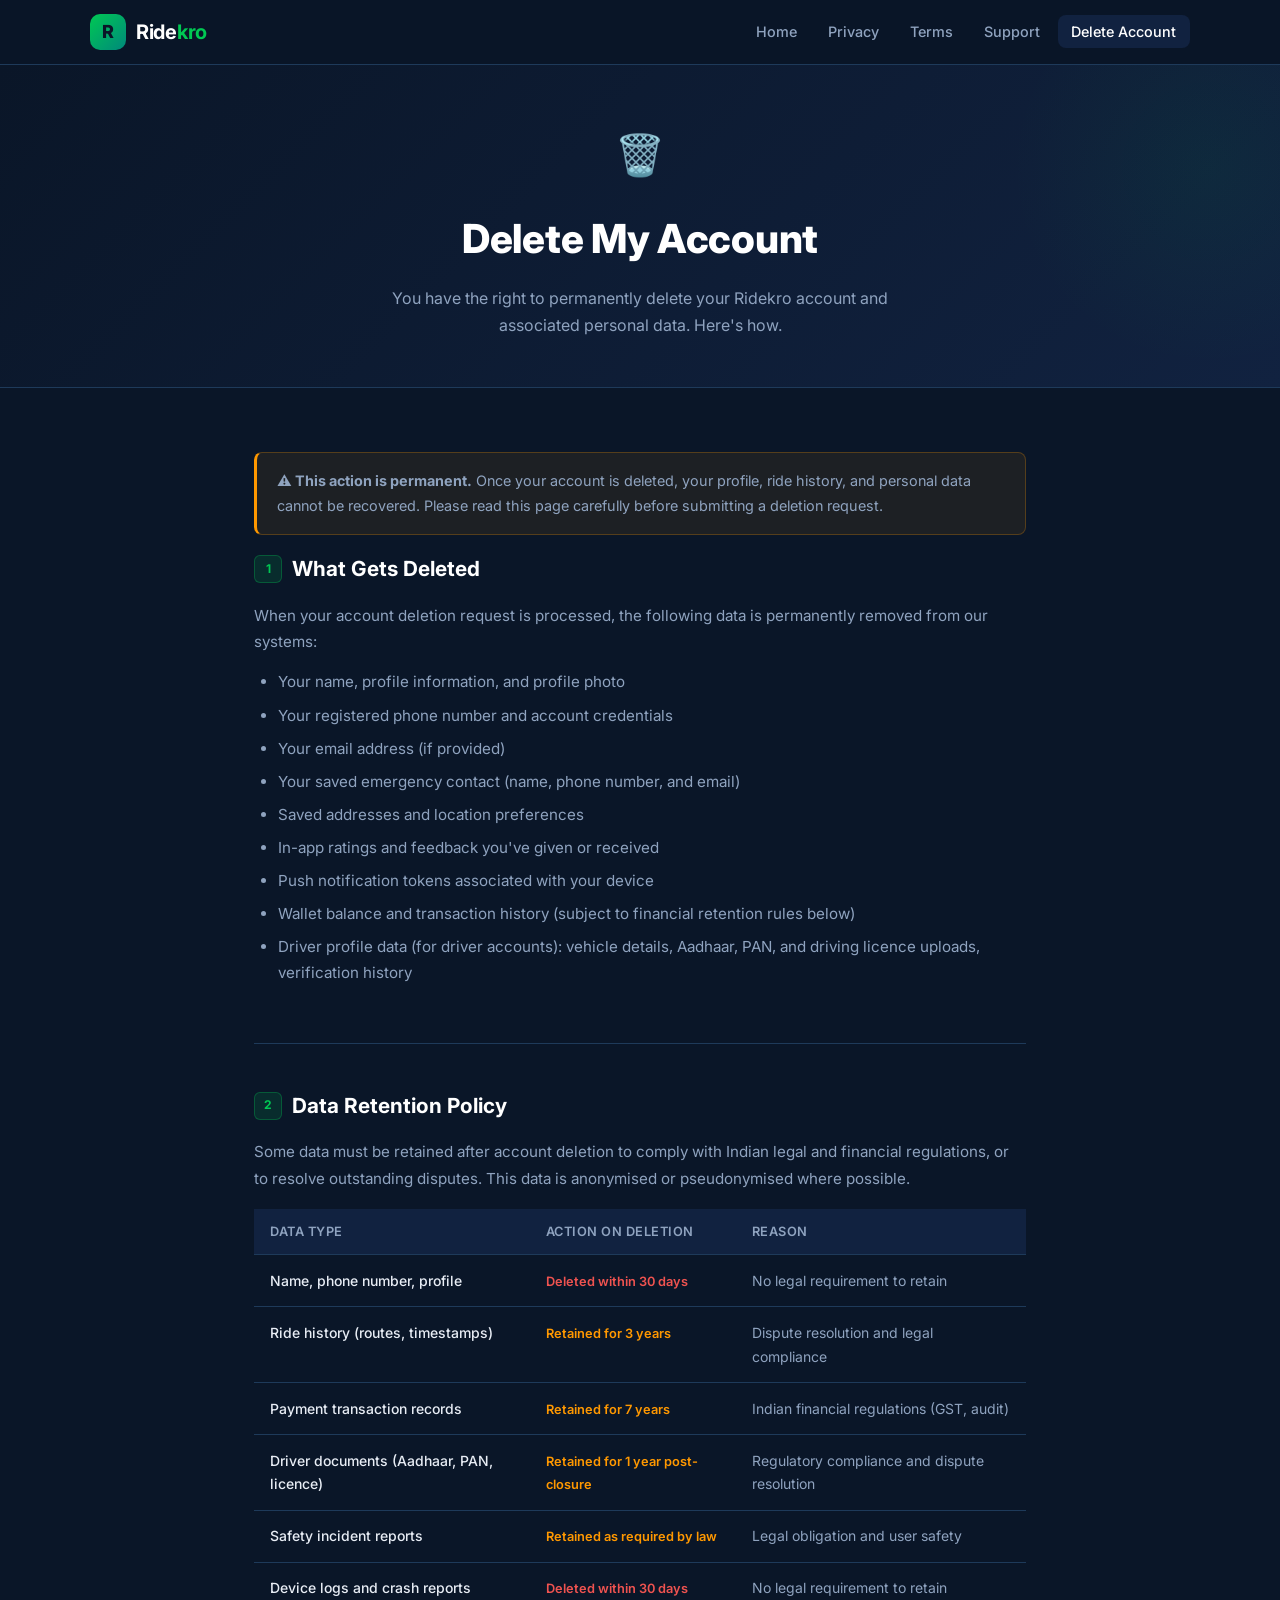
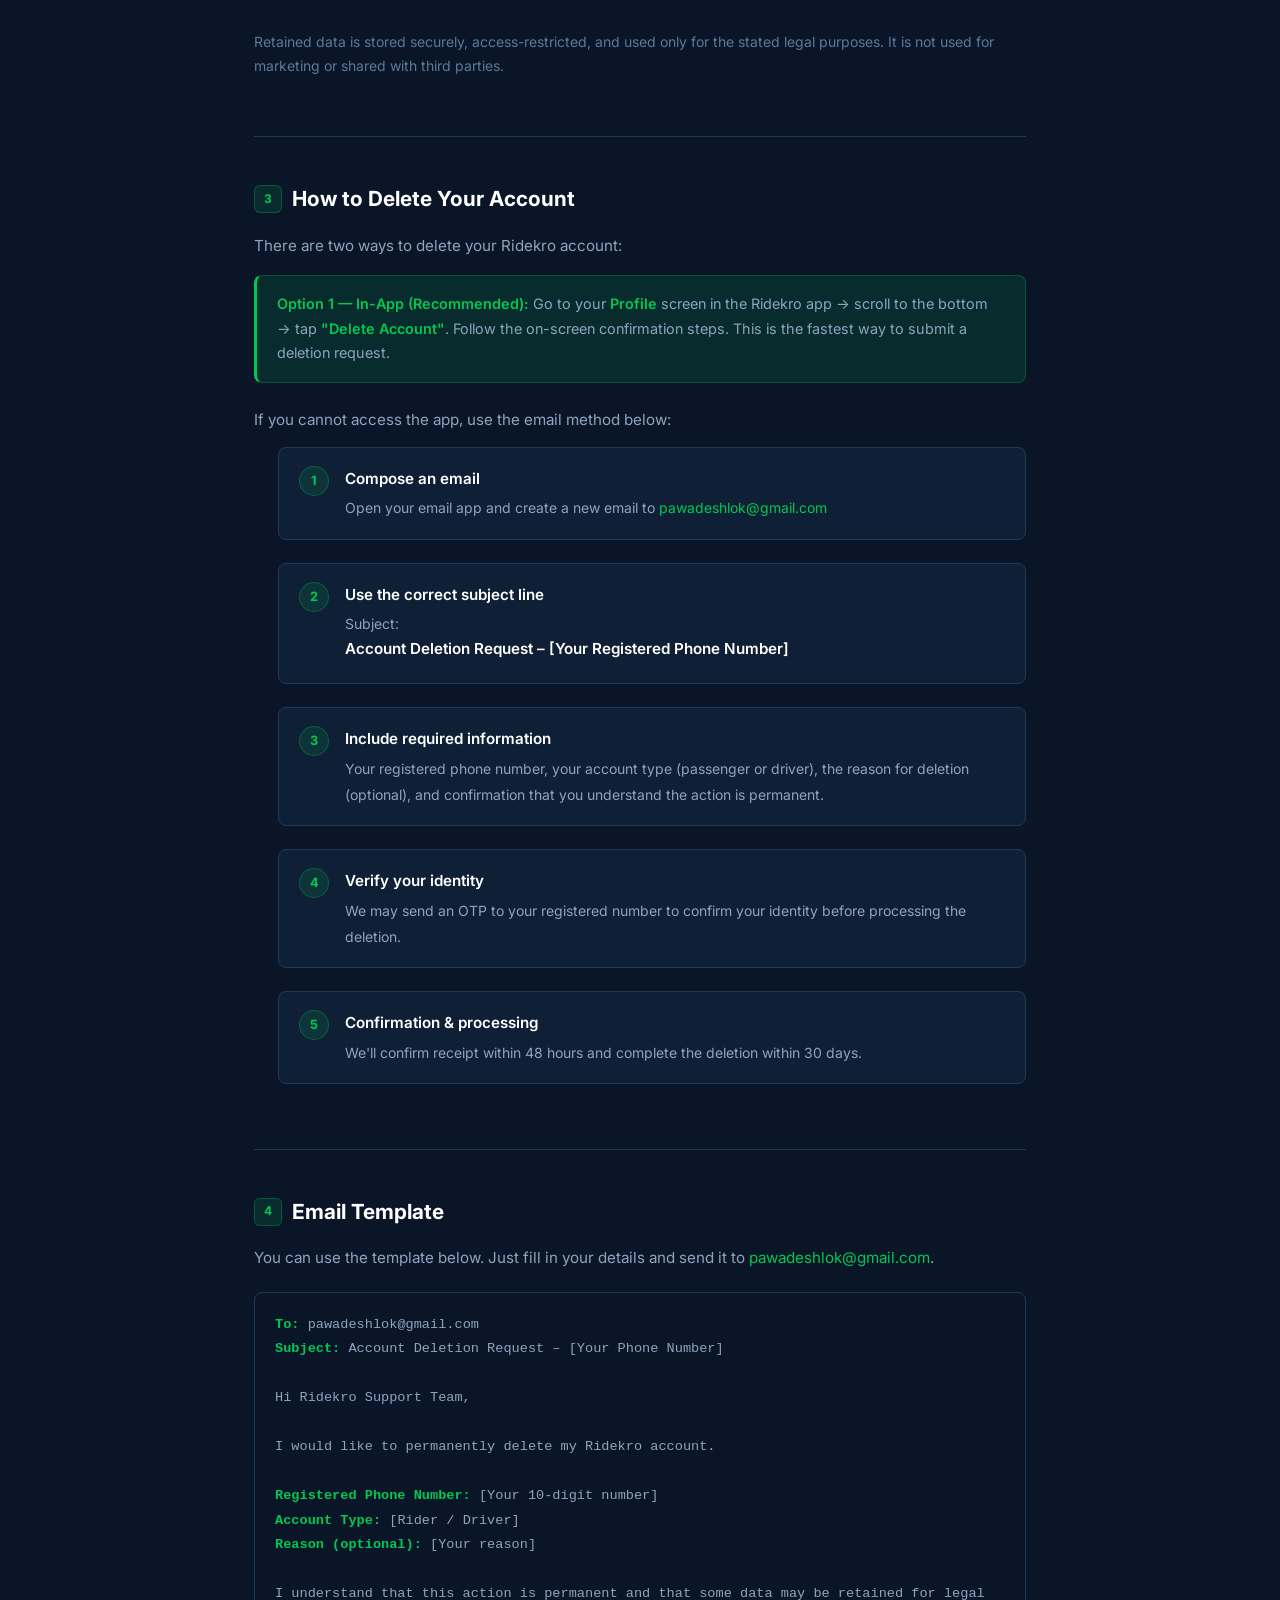
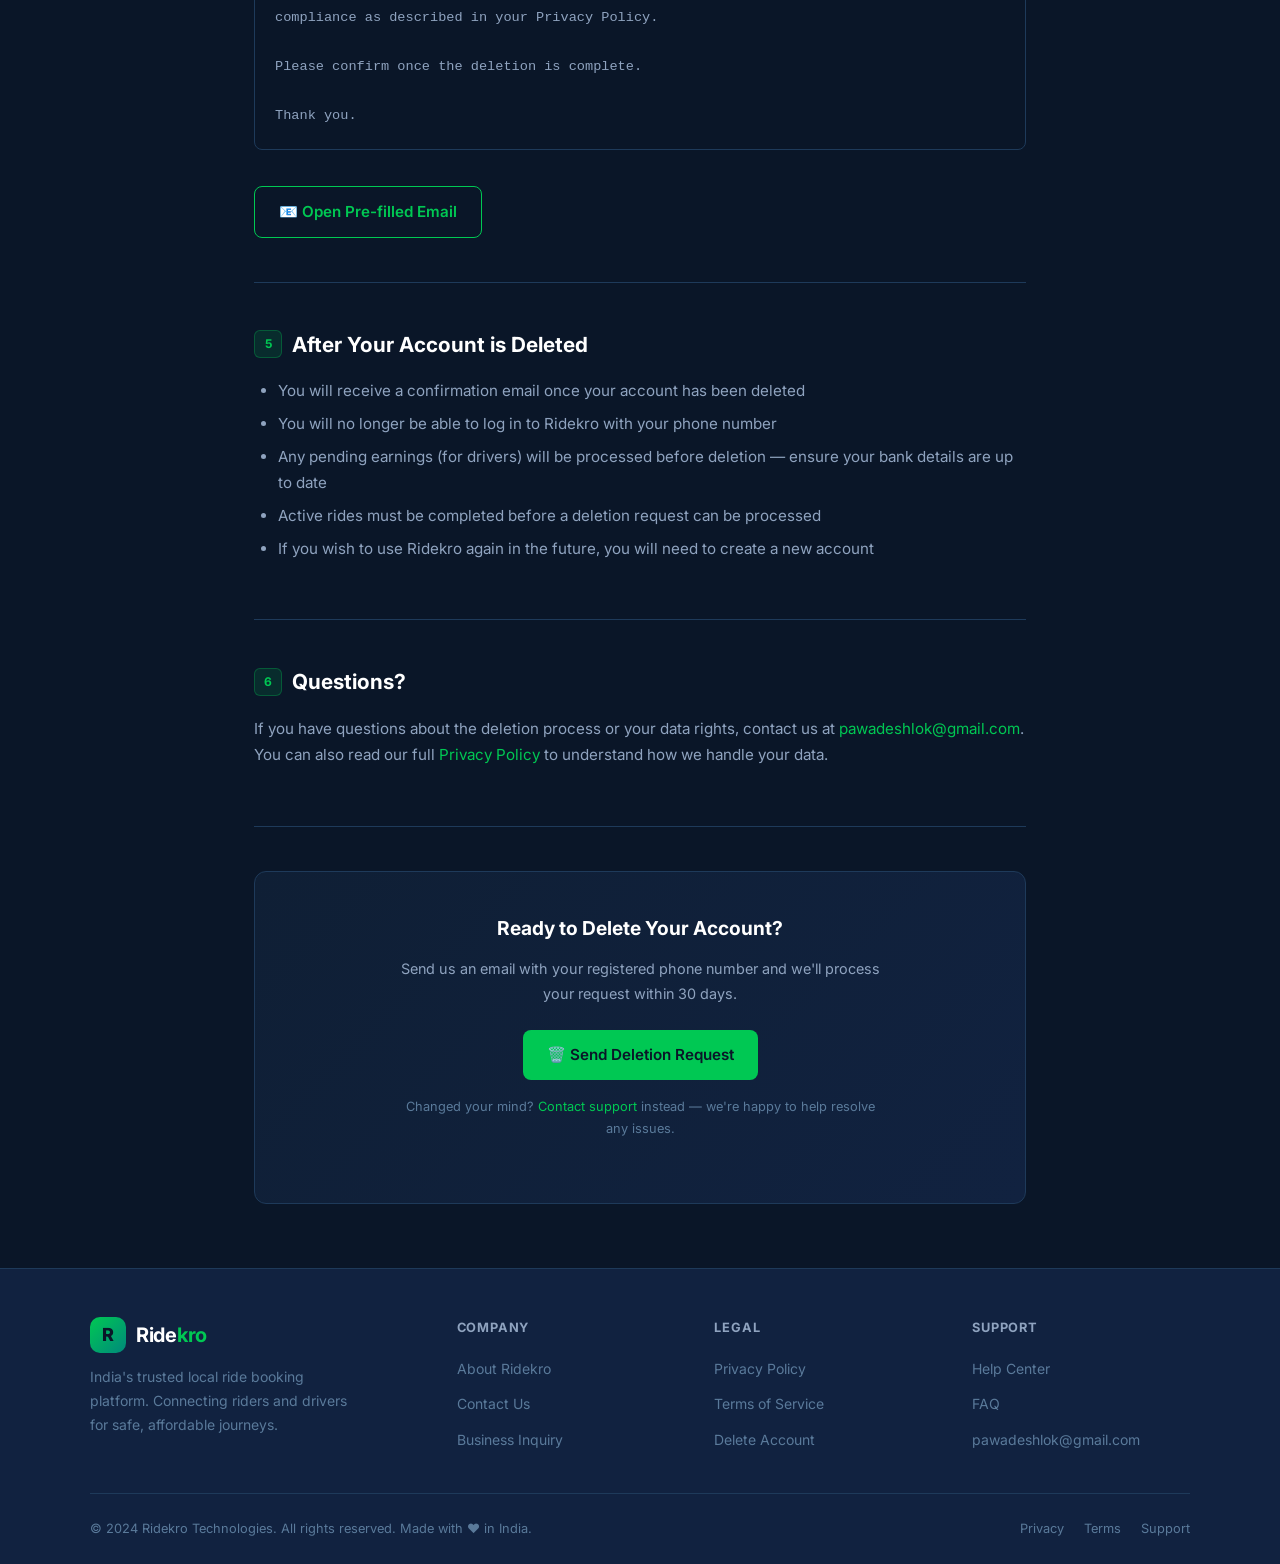
==== delete-account.html @ ae4026be "Initial commit: RideKro legal pages" ====
<!DOCTYPE html>
<html lang="en">
<head>
  <meta charset="UTF-8" />
  <meta name="viewport" content="width=device-width, initial-scale=1.0" />
  <title>Delete My Account – Ridekro</title>
  <meta name="description" content="Request permanent deletion of your Ridekro account and all associated personal data. Learn about our data removal and retention policy." />
  <meta name="robots" content="index, follow" />
  <meta name="author" content="Ridekro Technologies" />

  <meta property="og:type" content="website" />
  <meta property="og:title" content="Delete My Account – Ridekro" />
  <meta property="og:description" content="Request permanent deletion of your Ridekro account and personal data." />
  <meta property="og:url" content="https://ridekro.in/delete-account.html" />
  <meta property="og:site_name" content="Ridekro" />

  <link rel="canonical" href="https://ridekro.in/delete-account.html" />
  <link rel="stylesheet" href="style.css" />
  <link rel="preconnect" href="https://fonts.googleapis.com" />
  <link rel="preconnect" href="https://fonts.gstatic.com" crossorigin />
  <link href="https://fonts.googleapis.com/css2?family=Inter:wght@400;500;600;700;800&display=swap" rel="stylesheet" />

  <style>
    .steps-list {
      counter-reset: step-counter;
      list-style: none;
      padding: 0;
      display: flex;
      flex-direction: column;
      gap: 1rem;
    }

    .steps-list li {
      counter-increment: step-counter;
      display: flex;
      align-items: flex-start;
      gap: 1rem;
      background: var(--card-bg);
      border: 1px solid var(--border);
      border-radius: var(--radius-sm);
      padding: 1.1rem 1.25rem;
    }

    .steps-list li::before {
      content: counter(step-counter);
      display: flex;
      align-items: center;
      justify-content: center;
      width: 30px;
      height: 30px;
      min-width: 30px;
      background: var(--green-muted);
      border: 1px solid rgba(0, 200, 83, 0.3);
      color: var(--green);
      font-size: 0.8rem;
      font-weight: 700;
      border-radius: 50%;
    }

    .steps-list li .step-content strong {
      display: block;
      color: var(--white);
      font-size: 0.95rem;
      margin-bottom: 0.25rem;
    }

    .steps-list li .step-content span {
      font-size: 0.875rem;
      color: var(--text-secondary);
      line-height: 1.6;
    }

    .retention-table {
      width: 100%;
      border-collapse: collapse;
      margin-top: 1rem;
      font-size: 0.875rem;
    }

    .retention-table th {
      background: var(--navy-light);
      color: var(--text-secondary);
      font-weight: 600;
      font-size: 0.8rem;
      text-transform: uppercase;
      letter-spacing: 0.5px;
      padding: 0.75rem 1rem;
      text-align: left;
      border-bottom: 1px solid var(--border);
    }

    .retention-table td {
      padding: 0.85rem 1rem;
      color: var(--text-secondary);
      border-bottom: 1px solid var(--border);
      vertical-align: top;
    }

    .retention-table tr:last-child td {
      border-bottom: none;
    }

    .retention-table td:first-child {
      color: var(--text-primary);
      font-weight: 500;
    }

    .retention-table .deleted-tag {
      color: #ef5350;
      font-weight: 600;
      font-size: 0.8rem;
    }

    .retention-table .retained-tag {
      color: #ff9800;
      font-weight: 600;
      font-size: 0.8rem;
    }

    .delete-cta-box {
      background: linear-gradient(135deg, var(--card-bg) 0%, var(--navy-light) 100%);
      border: 1px solid var(--border);
      border-radius: var(--radius);
      padding: 2.5rem;
      text-align: center;
    }

    .delete-cta-box h3 {
      font-size: 1.2rem;
      font-weight: 700;
      color: var(--white);
      margin-bottom: 0.75rem;
    }

    .delete-cta-box p {
      font-size: 0.9rem;
      color: var(--text-secondary);
      max-width: 480px;
      margin: 0 auto 1.5rem;
      line-height: 1.7;
    }

    .email-template {
      background: var(--navy);
      border: 1px solid var(--border);
      border-radius: var(--radius-sm);
      padding: 1.25rem;
      text-align: left;
      font-size: 0.85rem;
      color: var(--text-secondary);
      line-height: 1.8;
      margin: 1.25rem 0;
      font-family: 'Courier New', monospace;
    }

    .email-template .et-label {
      color: var(--green);
      font-weight: 600;
    }
  </style>
</head>
<body>

  <!-- NAVBAR -->
  <nav class="navbar" role="navigation" aria-label="Main navigation">
    <div class="nav-inner">
      <a href="index.html" class="nav-logo" aria-label="Ridekro Home">
        <div class="nav-logo-icon" aria-hidden="true">R</div>
        <span class="nav-logo-text">Ride<span>kro</span></span>
      </a>
      <ul class="nav-links" role="list">
        <li><a href="index.html">Home</a></li>
        <li><a href="privacy-policy.html">Privacy</a></li>
        <li><a href="terms.html">Terms</a></li>
        <li><a href="support.html">Support</a></li>
        <li><a href="delete-account.html" class="active">Delete Account</a></li>
      </ul>
      <button class="nav-hamburger" id="navHamburger" aria-label="Toggle menu" aria-expanded="false">
        <span></span><span></span><span></span>
      </button>
    </div>
    <div class="nav-mobile" id="navMobile" role="menu">
      <a href="index.html" role="menuitem">Home</a>
      <a href="privacy-policy.html" role="menuitem">Privacy Policy</a>
      <a href="terms.html" role="menuitem">Terms of Service</a>
      <a href="support.html" role="menuitem">Support</a>
      <a href="delete-account.html" role="menuitem">Delete Account</a>
    </div>
  </nav>

  <!-- PAGE HERO -->
  <section class="page-hero" aria-labelledby="page-title">
    <div class="container">
      <div class="page-hero-icon" aria-hidden="true">🗑️</div>
      <h1 id="page-title">Delete My Account</h1>
      <p>You have the right to permanently delete your Ridekro account and associated personal data. Here's how.</p>
    </div>
  </section>

  <!-- CONTENT -->
  <main class="content-wrap" id="main-content">

    <div class="warning-box" role="note">
      <strong>⚠️ This action is permanent.</strong> Once your account is deleted, your profile, ride history, and personal data cannot be recovered. Please read this page carefully before submitting a deletion request.
    </div>

    <!-- What Gets Deleted -->
    <div class="legal-section">
      <h2><span class="section-num" aria-hidden="true">1</span> What Gets Deleted</h2>
      <p>When your account deletion request is processed, the following data is permanently removed from our systems:</p>
      <ul>
        <li>Your name, profile information, and profile photo</li>
        <li>Your registered phone number and account credentials</li>
        <li>Your email address (if provided)</li>
        <li>Your saved emergency contact (name, phone number, and email)</li>
        <li>Saved addresses and location preferences</li>
        <li>In-app ratings and feedback you've given or received</li>
        <li>Push notification tokens associated with your device</li>
        <li>Wallet balance and transaction history (subject to financial retention rules below)</li>
        <li>Driver profile data (for driver accounts): vehicle details, Aadhaar, PAN, and driving licence uploads, verification history</li>
      </ul>
    </div>

    <!-- What Is Retained -->
    <div class="legal-section">
      <h2><span class="section-num" aria-hidden="true">2</span> Data Retention Policy</h2>
      <p>
        Some data must be retained after account deletion to comply with Indian legal and financial regulations, or to resolve outstanding disputes. This data is anonymised or pseudonymised where possible.
      </p>

      <table class="retention-table" role="table" aria-label="Data retention schedule">
        <thead>
          <tr>
            <th scope="col">Data Type</th>
            <th scope="col">Action on Deletion</th>
            <th scope="col">Reason</th>
          </tr>
        </thead>
        <tbody>
          <tr>
            <td>Name, phone number, profile</td>
            <td><span class="deleted-tag">Deleted within 30 days</span></td>
            <td>No legal requirement to retain</td>
          </tr>
          <tr>
            <td>Ride history (routes, timestamps)</td>
            <td><span class="retained-tag">Retained for 3 years</span></td>
            <td>Dispute resolution and legal compliance</td>
          </tr>
          <tr>
            <td>Payment transaction records</td>
            <td><span class="retained-tag">Retained for 7 years</span></td>
            <td>Indian financial regulations (GST, audit)</td>
          </tr>
          <tr>
            <td>Driver documents (Aadhaar, PAN, licence)</td>
            <td><span class="retained-tag">Retained for 1 year post-closure</span></td>
            <td>Regulatory compliance and dispute resolution</td>
          </tr>
          <tr>
            <td>Safety incident reports</td>
            <td><span class="retained-tag">Retained as required by law</span></td>
            <td>Legal obligation and user safety</td>
          </tr>
          <tr>
            <td>Device logs and crash reports</td>
            <td><span class="deleted-tag">Deleted within 30 days</span></td>
            <td>No legal requirement to retain</td>
          </tr>
        </tbody>
      </table>

      <p class="mt-2" style="font-size: 0.875rem; color: var(--text-muted);">
        Retained data is stored securely, access-restricted, and used only for the stated legal purposes. It is not used for marketing or shared with third parties.
      </p>
    </div>

    <!-- How to Delete -->
    <div class="legal-section">
      <h2><span class="section-num" aria-hidden="true">3</span> How to Delete Your Account</h2>
      <p>There are two ways to delete your Ridekro account:</p>

      <div class="highlight-box" style="margin-bottom: 1.5rem;">
        <strong>Option 1 — In-App (Recommended):</strong> Go to your <strong>Profile</strong> screen in the Ridekro app → scroll to the bottom → tap <strong>"Delete Account"</strong>. Follow the on-screen confirmation steps. This is the fastest way to submit a deletion request.
      </div>

      <p>If you cannot access the app, use the email method below:</p>

      <ol class="steps-list" role="list">
        <li>
          <div class="step-content">
            <strong>Compose an email</strong>
            <span>Open your email app and create a new email to <a href="mailto:pawadeshlok@gmail.com">pawadeshlok@gmail.com</a></span>
          </div>
        </li>
        <li>
          <div class="step-content">
            <strong>Use the correct subject line</strong>
            <span>Subject: <strong>Account Deletion Request – [Your Registered Phone Number]</strong></span>
          </div>
        </li>
        <li>
          <div class="step-content">
            <strong>Include required information</strong>
            <span>Your registered phone number, your account type (passenger or driver), the reason for deletion (optional), and confirmation that you understand the action is permanent.</span>
          </div>
        </li>
        <li>
          <div class="step-content">
            <strong>Verify your identity</strong>
            <span>We may send an OTP to your registered number to confirm your identity before processing the deletion.</span>
          </div>
        </li>
        <li>
          <div class="step-content">
            <strong>Confirmation &amp; processing</strong>
            <span>We'll confirm receipt within 48 hours and complete the deletion within 30 days.</span>
          </div>
        </li>
      </ol>
    </div>

    <!-- Email Template -->
    <div class="legal-section">
      <h2><span class="section-num" aria-hidden="true">4</span> Email Template</h2>
      <p>You can use the template below. Just fill in your details and send it to <a href="mailto:pawadeshlok@gmail.com">pawadeshlok@gmail.com</a>.</p>

      <div class="email-template" role="region" aria-label="Email template">
        <span class="et-label">To:</span> pawadeshlok@gmail.com<br />
        <span class="et-label">Subject:</span> Account Deletion Request – [Your Phone Number]<br /><br />
        Hi Ridekro Support Team,<br /><br />
        I would like to permanently delete my Ridekro account.<br /><br />
        <span class="et-label">Registered Phone Number:</span> [Your 10-digit number]<br />
        <span class="et-label">Account Type:</span> [Rider / Driver]<br />
        <span class="et-label">Reason (optional):</span> [Your reason]<br /><br />
        I understand that this action is permanent and that some data may be retained for legal compliance as described in your Privacy Policy.<br /><br />
        Please confirm once the deletion is complete.<br /><br />
        Thank you.
      </div>

      <a href="mailto:pawadeshlok@gmail.com?subject=Account%20Deletion%20Request&body=Hi%20Ridekro%20Support%20Team%2C%0A%0AI%20would%20like%20to%20permanently%20delete%20my%20Ridekro%20account.%0A%0ARegistered%20Phone%20Number%3A%20%5BYour%20Number%5D%0AAccount%20Type%3A%20%5BRider%20%2F%20Driver%5D%0AReason%20(optional)%3A%20%5BYour%20reason%5D%0A%0AI%20understand%20this%20action%20is%20permanent.%0A%0AThank%20you." class="btn btn-outline mt-2">
        📧 Open Pre-filled Email
      </a>
    </div>

    <!-- After Deletion -->
    <div class="legal-section">
      <h2><span class="section-num" aria-hidden="true">5</span> After Your Account is Deleted</h2>
      <ul>
        <li>You will receive a confirmation email once your account has been deleted</li>
        <li>You will no longer be able to log in to Ridekro with your phone number</li>
        <li>Any pending earnings (for drivers) will be processed before deletion — ensure your bank details are up to date</li>
        <li>Active rides must be completed before a deletion request can be processed</li>
        <li>If you wish to use Ridekro again in the future, you will need to create a new account</li>
      </ul>
    </div>

    <!-- Contact -->
    <div class="legal-section">
      <h2><span class="section-num" aria-hidden="true">6</span> Questions?</h2>
      <p>
        If you have questions about the deletion process or your data rights, contact us at <a href="mailto:pawadeshlok@gmail.com">pawadeshlok@gmail.com</a>. You can also read our full <a href="privacy-policy.html">Privacy Policy</a> to understand how we handle your data.
      </p>
    </div>

    <!-- CTA Box -->
    <div class="delete-cta-box">
      <h3>Ready to Delete Your Account?</h3>
      <p>Send us an email with your registered phone number and we'll process your request within 30 days.</p>
      <a href="mailto:pawadeshlok@gmail.com?subject=Account%20Deletion%20Request" class="btn btn-primary">
        🗑️ Send Deletion Request
      </a>
      <p style="margin-top: 1rem; font-size: 0.8rem; color: var(--text-muted);">
        Changed your mind? <a href="support.html">Contact support</a> instead — we're happy to help resolve any issues.
      </p>
    </div>

  </main>

  <!-- FOOTER -->
  <footer class="footer" role="contentinfo">
    <div class="footer-inner">
      <div class="footer-top">
        <div class="footer-brand">
          <a href="index.html" class="nav-logo" aria-label="Ridekro Home">
            <div class="nav-logo-icon" aria-hidden="true">R</div>
            <span class="nav-logo-text">Ride<span>kro</span></span>
          </a>
          <p>India's trusted local ride booking platform. Connecting riders and drivers for safe, affordable journeys.</p>
        </div>
        <div class="footer-col">
          <h4>Company</h4>
          <ul>
            <li><a href="index.html">About Ridekro</a></li>
            <li><a href="support.html">Contact Us</a></li>
            <li><a href="support.html#business">Business Inquiry</a></li>
          </ul>
        </div>
        <div class="footer-col">
          <h4>Legal</h4>
          <ul>
            <li><a href="privacy-policy.html">Privacy Policy</a></li>
            <li><a href="terms.html">Terms of Service</a></li>
            <li><a href="delete-account.html">Delete Account</a></li>
          </ul>
        </div>
        <div class="footer-col">
          <h4>Support</h4>
          <ul>
            <li><a href="support.html">Help Center</a></li>
            <li><a href="support.html#faq">FAQ</a></li>
            <li><a href="mailto:pawadeshlok@gmail.com">pawadeshlok@gmail.com</a></li>
          </ul>
        </div>
      </div>
      <div class="footer-bottom">
        <p>© 2024 Ridekro Technologies. All rights reserved. Made with ❤️ in India.</p>
        <div class="footer-bottom-links">
          <a href="privacy-policy.html">Privacy</a>
          <a href="terms.html">Terms</a>
          <a href="support.html">Support</a>
        </div>
      </div>
    </div>
  </footer>

  <script src="script.js"></script>
</body>
</html>
---- style.css ----
/* ============================================
   Ridekro Legal Pages - Shared Stylesheet
   ============================================ */

:root {
  --navy: #0a1628;
  --navy-light: #112240;
  --navy-mid: #1a3a5c;
  --green: #00c853;
  --green-light: #00e676;
  --green-muted: #00c85320;
  --white: #ffffff;
  --off-white: #f4f7fb;
  --text-primary: #e8edf5;
  --text-secondary: #8fa3bf;
  --text-dark: #1a2a3a;
  --text-muted: #5a7a9a;
  --border: #1e3a5a;
  --card-bg: #0f1f35;
  --shadow: 0 4px 24px rgba(0, 0, 0, 0.3);
  --shadow-sm: 0 2px 8px rgba(0, 0, 0, 0.2);
  --radius: 12px;
  --radius-sm: 8px;
  --transition: all 0.25s ease;
  --font: 'Inter', 'Segoe UI', system-ui, -apple-system, sans-serif;
}

*, *::before, *::after {
  box-sizing: border-box;
  margin: 0;
  padding: 0;
}

html {
  scroll-behavior: smooth;
  font-size: 16px;
}

body {
  font-family: var(--font);
  background-color: var(--navy);
  color: var(--text-primary);
  line-height: 1.7;
  -webkit-font-smoothing: antialiased;
}

a {
  color: var(--green);
  text-decoration: none;
  transition: var(--transition);
}

a:hover {
  color: var(--green-light);
  text-decoration: underline;
}

/* ============================================
   NAVBAR
   ============================================ */

.navbar {
  position: sticky;
  top: 0;
  z-index: 1000;
  background: rgba(10, 22, 40, 0.95);
  backdrop-filter: blur(12px);
  -webkit-backdrop-filter: blur(12px);
  border-bottom: 1px solid var(--border);
  padding: 0 1.5rem;
}

.nav-inner {
  max-width: 1100px;
  margin: 0 auto;
  display: flex;
  align-items: center;
  justify-content: space-between;
  height: 64px;
}

.nav-logo {
  display: flex;
  align-items: center;
  gap: 10px;
  text-decoration: none;
}

.nav-logo-icon {
  width: 36px;
  height: 36px;
  background: linear-gradient(135deg, var(--green), #00897b);
  border-radius: 10px;
  display: flex;
  align-items: center;
  justify-content: center;
  font-size: 18px;
  font-weight: 800;
  color: var(--navy);
  flex-shrink: 0;
}

.nav-logo-text {
  font-size: 1.25rem;
  font-weight: 700;
  color: var(--white);
  letter-spacing: -0.3px;
}

.nav-logo-text span {
  color: var(--green);
}

.nav-links {
  display: flex;
  align-items: center;
  gap: 0.25rem;
  list-style: none;
}

.nav-links a {
  color: var(--text-secondary);
  font-size: 0.9rem;
  font-weight: 500;
  padding: 0.5rem 0.85rem;
  border-radius: var(--radius-sm);
  text-decoration: none;
  transition: var(--transition);
}

.nav-links a:hover,
.nav-links a.active {
  color: var(--white);
  background: var(--navy-light);
}

.nav-hamburger {
  display: none;
  flex-direction: column;
  gap: 5px;
  cursor: pointer;
  padding: 6px;
  border: none;
  background: none;
}

.nav-hamburger span {
  display: block;
  width: 24px;
  height: 2px;
  background: var(--text-secondary);
  border-radius: 2px;
  transition: var(--transition);
}

.nav-mobile {
  display: none;
  flex-direction: column;
  background: var(--navy-light);
  border-top: 1px solid var(--border);
  padding: 1rem 1.5rem;
  gap: 0.25rem;
}

.nav-mobile.open {
  display: flex;
}

.nav-mobile a {
  color: var(--text-secondary);
  font-size: 0.95rem;
  font-weight: 500;
  padding: 0.6rem 0.75rem;
  border-radius: var(--radius-sm);
  text-decoration: none;
  transition: var(--transition);
}

.nav-mobile a:hover {
  color: var(--white);
  background: var(--border);
}

/* ============================================
   HERO SECTION
   ============================================ */

.hero {
  background: linear-gradient(135deg, var(--navy) 0%, var(--navy-light) 50%, #0d2137 100%);
  padding: 5rem 1.5rem 4rem;
  text-align: center;
  position: relative;
  overflow: hidden;
}

.hero::before {
  content: '';
  position: absolute;
  top: -50%;
  left: 50%;
  transform: translateX(-50%);
  width: 600px;
  height: 600px;
  background: radial-gradient(circle, rgba(0, 200, 83, 0.08) 0%, transparent 70%);
  pointer-events: none;
}

.hero-badge {
  display: inline-flex;
  align-items: center;
  gap: 6px;
  background: var(--green-muted);
  border: 1px solid rgba(0, 200, 83, 0.3);
  color: var(--green);
  font-size: 0.8rem;
  font-weight: 600;
  padding: 0.35rem 0.9rem;
  border-radius: 100px;
  margin-bottom: 1.5rem;
  letter-spacing: 0.5px;
  text-transform: uppercase;
}

.hero h1 {
  font-size: clamp(2rem, 5vw, 3.25rem);
  font-weight: 800;
  color: var(--white);
  line-height: 1.2;
  letter-spacing: -0.5px;
  margin-bottom: 1.25rem;
}

.hero h1 .highlight {
  color: var(--green);
}

.hero p {
  font-size: 1.1rem;
  color: var(--text-secondary);
  max-width: 580px;
  margin: 0 auto 2rem;
  line-height: 1.7;
}

.hero-meta {
  font-size: 0.85rem;
  color: var(--text-muted);
  margin-top: 1rem;
}

/* Page hero (for inner pages) */
.page-hero {
  background: linear-gradient(135deg, var(--navy) 0%, var(--navy-light) 100%);
  padding: 3.5rem 1.5rem 3rem;
  text-align: center;
  border-bottom: 1px solid var(--border);
  position: relative;
  overflow: hidden;
}

.page-hero::before {
  content: '';
  position: absolute;
  top: -30%;
  right: -10%;
  width: 400px;
  height: 400px;
  background: radial-gradient(circle, rgba(0, 200, 83, 0.06) 0%, transparent 70%);
  pointer-events: none;
}

.page-hero-icon {
  font-size: 2.5rem;
  margin-bottom: 1rem;
}

.page-hero h1 {
  font-size: clamp(1.75rem, 4vw, 2.5rem);
  font-weight: 800;
  color: var(--white);
  margin-bottom: 0.75rem;
  letter-spacing: -0.3px;
}

.page-hero p {
  font-size: 1rem;
  color: var(--text-secondary);
  max-width: 520px;
  margin: 0 auto;
}

.page-hero .last-updated {
  display: inline-block;
  margin-top: 1rem;
  font-size: 0.8rem;
  color: var(--text-muted);
  background: var(--navy-light);
  padding: 0.3rem 0.8rem;
  border-radius: 100px;
  border: 1px solid var(--border);
}

/* ============================================
   LAYOUT & CONTAINERS
   ============================================ */

.container {
  max-width: 1100px;
  margin: 0 auto;
  padding: 0 1.5rem;
}

.content-wrap {
  max-width: 820px;
  margin: 0 auto;
  padding: 3rem 1.5rem 4rem;
}

.section {
  padding: 4rem 1.5rem;
}

.section-alt {
  background: var(--navy-light);
}

/* ============================================
   CARDS & GRIDS
   ============================================ */

.card {
  background: var(--card-bg);
  border: 1px solid var(--border);
  border-radius: var(--radius);
  padding: 1.75rem;
  transition: var(--transition);
}

.card:hover {
  border-color: rgba(0, 200, 83, 0.3);
  transform: translateY(-2px);
  box-shadow: var(--shadow);
}

.card-icon {
  font-size: 1.75rem;
  margin-bottom: 1rem;
}

.card h3 {
  font-size: 1.05rem;
  font-weight: 700;
  color: var(--white);
  margin-bottom: 0.5rem;
}

.card p {
  font-size: 0.9rem;
  color: var(--text-secondary);
  line-height: 1.6;
}

.grid-2 {
  display: grid;
  grid-template-columns: repeat(auto-fit, minmax(280px, 1fr));
  gap: 1.25rem;
}

.grid-3 {
  display: grid;
  grid-template-columns: repeat(auto-fit, minmax(240px, 1fr));
  gap: 1.25rem;
}

.grid-4 {
  display: grid;
  grid-template-columns: repeat(auto-fit, minmax(200px, 1fr));
  gap: 1rem;
}

/* ============================================
   LEGAL CONTENT STYLES
   ============================================ */

.legal-section {
  margin-bottom: 2.75rem;
  padding-bottom: 2.75rem;
  border-bottom: 1px solid var(--border);
}

.legal-section:last-child {
  border-bottom: none;
  margin-bottom: 0;
}

.legal-section h2 {
  font-size: 1.3rem;
  font-weight: 700;
  color: var(--white);
  margin-bottom: 1rem;
  display: flex;
  align-items: center;
  gap: 0.6rem;
}

.legal-section h2 .section-num {
  display: inline-flex;
  align-items: center;
  justify-content: center;
  width: 28px;
  height: 28px;
  background: var(--green-muted);
  border: 1px solid rgba(0, 200, 83, 0.3);
  color: var(--green);
  font-size: 0.75rem;
  font-weight: 700;
  border-radius: 6px;
  flex-shrink: 0;
}

.legal-section h3 {
  font-size: 1rem;
  font-weight: 600;
  color: var(--text-primary);
  margin: 1.25rem 0 0.6rem;
}

.legal-section p {
  color: var(--text-secondary);
  font-size: 0.95rem;
  margin-bottom: 0.85rem;
  line-height: 1.75;
}

.legal-section ul,
.legal-section ol {
  color: var(--text-secondary);
  font-size: 0.95rem;
  padding-left: 1.5rem;
  margin-bottom: 0.85rem;
}

.legal-section li {
  margin-bottom: 0.45rem;
  line-height: 1.7;
}

.legal-section strong {
  color: var(--text-primary);
  font-weight: 600;
}

.highlight-box {
  background: var(--green-muted);
  border: 1px solid rgba(0, 200, 83, 0.25);
  border-left: 3px solid var(--green);
  border-radius: var(--radius-sm);
  padding: 1rem 1.25rem;
  margin: 1rem 0;
  font-size: 0.9rem;
  color: var(--text-secondary);
}

.highlight-box strong {
  color: var(--green);
}

.warning-box {
  background: rgba(255, 152, 0, 0.08);
  border: 1px solid rgba(255, 152, 0, 0.25);
  border-left: 3px solid #ff9800;
  border-radius: var(--radius-sm);
  padding: 1rem 1.25rem;
  margin: 1rem 0;
  font-size: 0.9rem;
  color: var(--text-secondary);
}

/* ============================================
   BUTTONS
   ============================================ */

.btn {
  display: inline-flex;
  align-items: center;
  gap: 8px;
  padding: 0.75rem 1.5rem;
  border-radius: var(--radius-sm);
  font-size: 0.95rem;
  font-weight: 600;
  cursor: pointer;
  transition: var(--transition);
  text-decoration: none;
  border: none;
}

.btn-primary {
  background: var(--green);
  color: var(--navy);
}

.btn-primary:hover {
  background: var(--green-light);
  color: var(--navy);
  text-decoration: none;
  transform: translateY(-1px);
  box-shadow: 0 4px 16px rgba(0, 200, 83, 0.35);
}

.btn-outline {
  background: transparent;
  color: var(--green);
  border: 1.5px solid var(--green);
}

.btn-outline:hover {
  background: var(--green-muted);
  color: var(--green-light);
  text-decoration: none;
}

.btn-ghost {
  background: var(--navy-light);
  color: var(--text-secondary);
  border: 1px solid var(--border);
}

.btn-ghost:hover {
  color: var(--white);
  border-color: var(--text-muted);
  text-decoration: none;
}

/* ============================================
   SECTION HEADERS
   ============================================ */

.section-header {
  text-align: center;
  margin-bottom: 2.5rem;
}

.section-header h2 {
  font-size: clamp(1.5rem, 3vw, 2rem);
  font-weight: 800;
  color: var(--white);
  margin-bottom: 0.75rem;
  letter-spacing: -0.3px;
}

.section-header p {
  font-size: 1rem;
  color: var(--text-secondary);
  max-width: 520px;
  margin: 0 auto;
}

.section-label {
  display: inline-block;
  font-size: 0.75rem;
  font-weight: 700;
  color: var(--green);
  text-transform: uppercase;
  letter-spacing: 1px;
  margin-bottom: 0.6rem;
}

/* ============================================
   FAQ ACCORDION
   ============================================ */

.faq-item {
  background: var(--card-bg);
  border: 1px solid var(--border);
  border-radius: var(--radius-sm);
  margin-bottom: 0.75rem;
  overflow: hidden;
  transition: var(--transition);
}

.faq-item:hover {
  border-color: rgba(0, 200, 83, 0.25);
}

.faq-question {
  width: 100%;
  background: none;
  border: none;
  padding: 1.1rem 1.25rem;
  display: flex;
  align-items: center;
  justify-content: space-between;
  cursor: pointer;
  text-align: left;
  color: var(--text-primary);
  font-size: 0.95rem;
  font-weight: 600;
  font-family: var(--font);
  gap: 1rem;
  transition: var(--transition);
}

.faq-question:hover {
  color: var(--white);
}

.faq-icon {
  color: var(--green);
  font-size: 1.1rem;
  flex-shrink: 0;
  transition: transform 0.25s ease;
}

.faq-item.open .faq-icon {
  transform: rotate(45deg);
}

.faq-answer {
  display: none;
  padding: 0 1.25rem 1.1rem;
  color: var(--text-secondary);
  font-size: 0.9rem;
  line-height: 1.7;
  border-top: 1px solid var(--border);
  padding-top: 1rem;
}

.faq-item.open .faq-answer {
  display: block;
}

/* ============================================
   CONTACT / SUPPORT CARDS
   ============================================ */

.contact-card {
  background: var(--card-bg);
  border: 1px solid var(--border);
  border-radius: var(--radius);
  padding: 2rem;
  text-align: center;
  transition: var(--transition);
}

.contact-card:hover {
  border-color: rgba(0, 200, 83, 0.3);
  transform: translateY(-2px);
  box-shadow: var(--shadow);
}

.contact-card .contact-icon {
  font-size: 2rem;
  margin-bottom: 1rem;
}

.contact-card h3 {
  font-size: 1.05rem;
  font-weight: 700;
  color: var(--white);
  margin-bottom: 0.5rem;
}

.contact-card p {
  font-size: 0.875rem;
  color: var(--text-secondary);
  margin-bottom: 1.25rem;
  line-height: 1.6;
}

.contact-card .response-time {
  font-size: 0.78rem;
  color: var(--green);
  font-weight: 600;
  background: var(--green-muted);
  padding: 0.25rem 0.7rem;
  border-radius: 100px;
  display: inline-block;
  margin-top: 0.5rem;
}

/* ============================================
   FOOTER
   ============================================ */

.footer {
  background: var(--navy-light);
  border-top: 1px solid var(--border);
  padding: 3rem 1.5rem 1.5rem;
}

.footer-inner {
  max-width: 1100px;
  margin: 0 auto;
}

.footer-top {
  display: grid;
  grid-template-columns: 1.5fr repeat(3, 1fr);
  gap: 2.5rem;
  margin-bottom: 2.5rem;
}

.footer-brand p {
  font-size: 0.875rem;
  color: var(--text-muted);
  margin-top: 0.75rem;
  line-height: 1.7;
  max-width: 260px;
}

.footer-col h4 {
  font-size: 0.8rem;
  font-weight: 700;
  color: var(--text-secondary);
  text-transform: uppercase;
  letter-spacing: 0.8px;
  margin-bottom: 1rem;
}

.footer-col ul {
  list-style: none;
  display: flex;
  flex-direction: column;
  gap: 0.5rem;
}

.footer-col ul a {
  font-size: 0.875rem;
  color: var(--text-muted);
  text-decoration: none;
  transition: var(--transition);
}

.footer-col ul a:hover {
  color: var(--green);
  text-decoration: none;
}

.footer-bottom {
  border-top: 1px solid var(--border);
  padding-top: 1.5rem;
  display: flex;
  align-items: center;
  justify-content: space-between;
  flex-wrap: wrap;
  gap: 0.75rem;
}

.footer-bottom p {
  font-size: 0.8rem;
  color: var(--text-muted);
}

.footer-bottom-links {
  display: flex;
  gap: 1.25rem;
}

.footer-bottom-links a {
  font-size: 0.8rem;
  color: var(--text-muted);
  text-decoration: none;
  transition: var(--transition);
}

.footer-bottom-links a:hover {
  color: var(--green);
}

/* ============================================
   MISC UTILITIES
   ============================================ */

.tag {
  display: inline-block;
  font-size: 0.75rem;
  font-weight: 600;
  padding: 0.2rem 0.6rem;
  border-radius: 4px;
  background: var(--green-muted);
  color: var(--green);
  border: 1px solid rgba(0, 200, 83, 0.2);
}

.divider {
  border: none;
  border-top: 1px solid var(--border);
  margin: 2rem 0;
}

.text-green { color: var(--green); }
.text-muted { color: var(--text-muted); }
.text-white { color: var(--white); }
.text-center { text-align: center; }
.mt-1 { margin-top: 0.5rem; }
.mt-2 { margin-top: 1rem; }
.mt-3 { margin-top: 1.5rem; }
.mb-1 { margin-bottom: 0.5rem; }
.mb-2 { margin-bottom: 1rem; }
.mb-3 { margin-bottom: 1.5rem; }

/* ============================================
   RESPONSIVE
   ============================================ */

@media (max-width: 768px) {
  .nav-links { display: none; }
  .nav-hamburger { display: flex; }

  .footer-top {
    grid-template-columns: 1fr 1fr;
    gap: 2rem;
  }

  .footer-brand {
    grid-column: 1 / -1;
  }

  .footer-bottom {
    flex-direction: column;
    text-align: center;
  }

  .hero {
    padding: 3.5rem 1.25rem 3rem;
  }

  .section {
    padding: 3rem 1.25rem;
  }

  .content-wrap {
    padding: 2rem 1.25rem 3rem;
  }
}

@media (max-width: 480px) {
  .footer-top {
    grid-template-columns: 1fr;
  }

  .grid-2, .grid-3, .grid-4 {
    grid-template-columns: 1fr;
  }

  .btn {
    width: 100%;
    justify-content: center;
  }
}
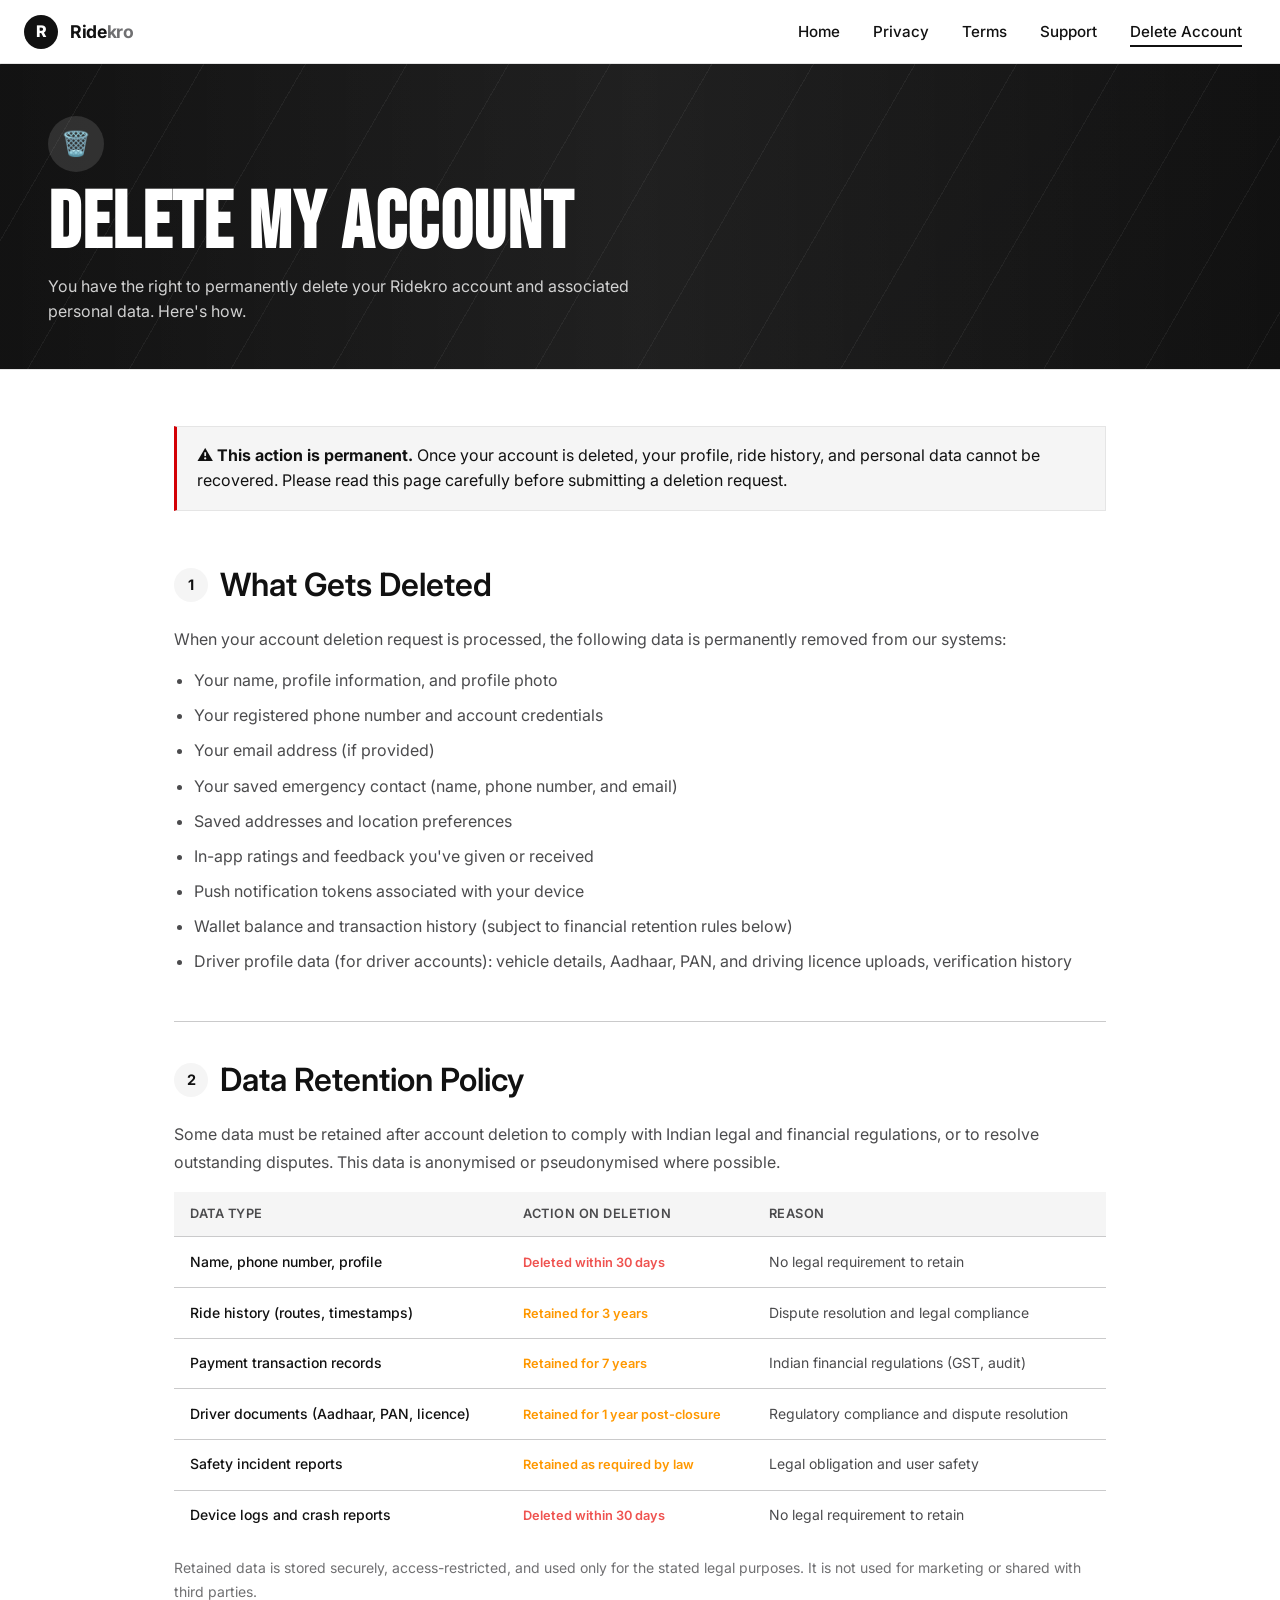
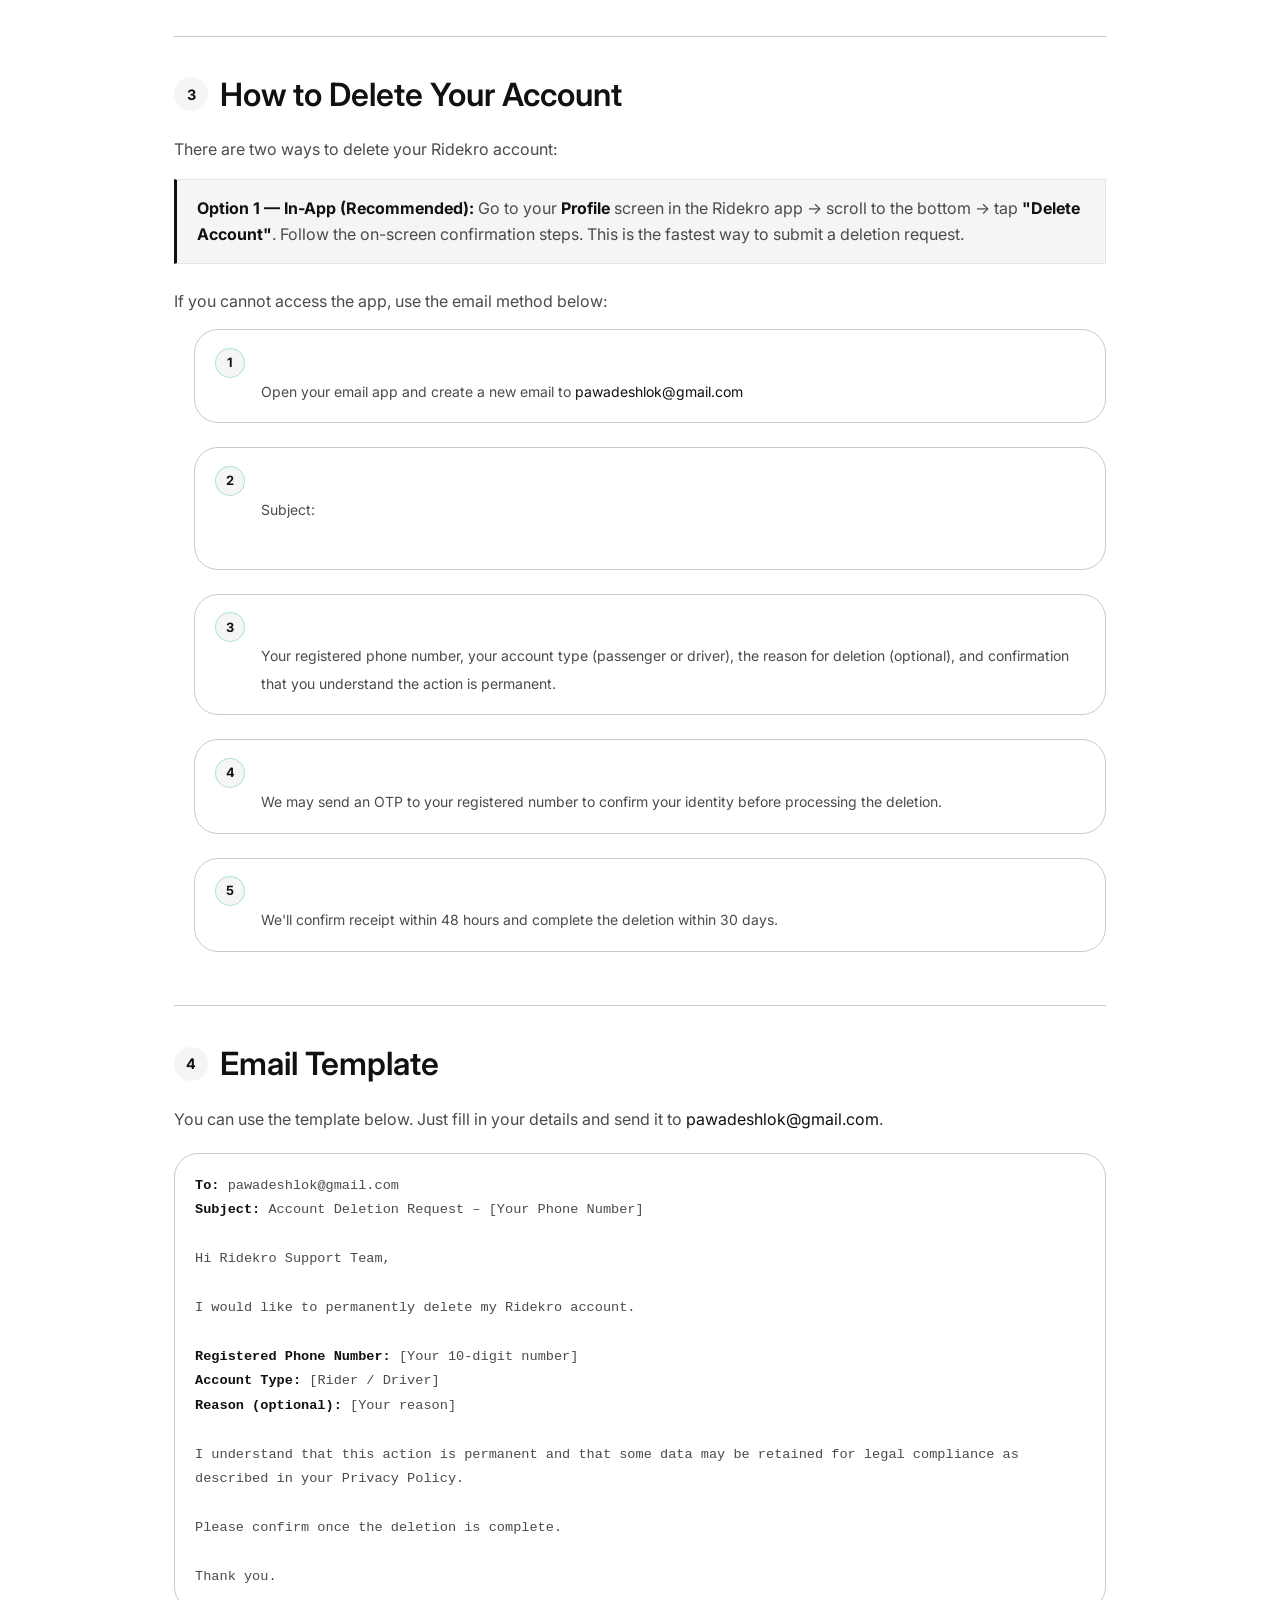
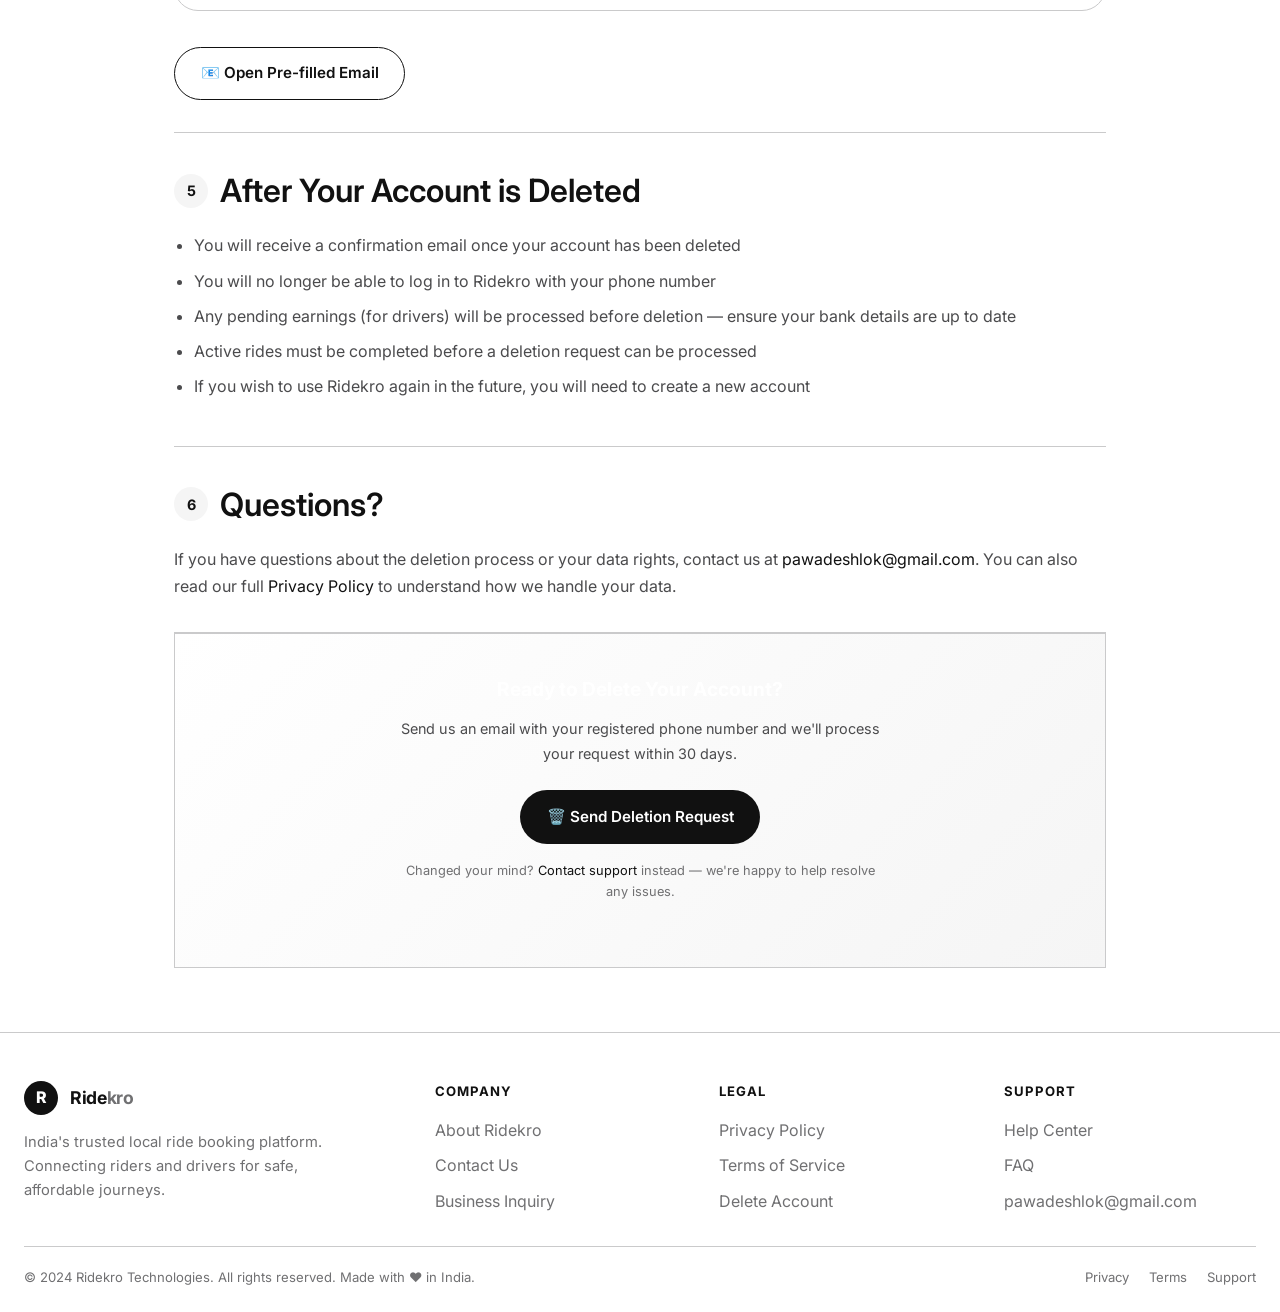
==== commit cfb70570: "Apply editorial monochrome UI redesign" ====
--- a/delete-account.html
+++ b/delete-account.html
@@ -18,7 +18,7 @@
   <link rel="stylesheet" href="style.css" />
   <link rel="preconnect" href="https://fonts.googleapis.com" />
   <link rel="preconnect" href="https://fonts.gstatic.com" crossorigin />
-  <link href="https://fonts.googleapis.com/css2?family=Inter:wght@400;500;600;700;800&display=swap" rel="stylesheet" />
+  <link href="https://fonts.googleapis.com/css2?family=Bebas+Neue&family=Inter:wght@400;500;600;700;800&display=swap" rel="stylesheet" />
 
   <style>
     .steps-list {
--- a/style.css
+++ b/style.css
@@ -3,26 +3,38 @@
    ============================================ */
 
 :root {
-  --navy: #0a1628;
-  --navy-light: #112240;
-  --navy-mid: #1a3a5c;
-  --green: #00c853;
-  --green-light: #00e676;
-  --green-muted: #00c85320;
+  --ink: #111111;
+  --canvas: #ffffff;
+  --soft-cloud: #f5f5f5;
+  --charcoal: #39393b;
+  --ash: #4b4b4d;
+  --mute: #707072;
+  --stone: #9e9ea0;
+  --hairline: #cacacb;
+  --hairline-soft: #e5e5e5;
+  --sale: #d30005;
+  --success: #007d48;
+  --navy: #ffffff;
+  --navy-light: #f5f5f5;
+  --navy-mid: #e5e5e5;
+  --green: #111111;
+  --green-light: #111111;
+  --green-muted: #f5f5f5;
   --white: #ffffff;
-  --off-white: #f4f7fb;
-  --text-primary: #e8edf5;
-  --text-secondary: #8fa3bf;
-  --text-dark: #1a2a3a;
-  --text-muted: #5a7a9a;
-  --border: #1e3a5a;
-  --card-bg: #0f1f35;
-  --shadow: 0 4px 24px rgba(0, 0, 0, 0.3);
-  --shadow-sm: 0 2px 8px rgba(0, 0, 0, 0.2);
-  --radius: 12px;
-  --radius-sm: 8px;
-  --transition: all 0.25s ease;
+  --off-white: #f5f5f5;
+  --text-primary: #111111;
+  --text-secondary: #4b4b4d;
+  --text-dark: #111111;
+  --text-muted: #707072;
+  --border: #cacacb;
+  --card-bg: #ffffff;
+  --shadow: none;
+  --shadow-sm: none;
+  --radius: 0px;
+  --radius-sm: 24px;
+  --transition: all 0.2s ease;
   --font: 'Inter', 'Segoe UI', system-ui, -apple-system, sans-serif;
+  --font-display: 'Bebas Neue', Impact, Haettenschweiler, 'Arial Narrow Bold', sans-serif;
 }
 
 *, *::before, *::after {
@@ -38,20 +50,24 @@
 
 body {
   font-family: var(--font);
-  background-color: var(--navy);
+  background: var(--canvas);
   color: var(--text-primary);
-  line-height: 1.7;
+  line-height: 1.6;
   -webkit-font-smoothing: antialiased;
 }
 
+img {
+  max-width: 100%;
+  display: block;
+}
+
 a {
-  color: var(--green);
+  color: var(--ink);
   text-decoration: none;
   transition: var(--transition);
 }
 
 a:hover {
-  color: var(--green-light);
   text-decoration: underline;
 }
 
@@ -63,75 +79,105 @@
   position: sticky;
   top: 0;
   z-index: 1000;
-  background: rgba(10, 22, 40, 0.95);
-  backdrop-filter: blur(12px);
-  -webkit-backdrop-filter: blur(12px);
-  border-bottom: 1px solid var(--border);
+  background: rgba(255, 255, 255, 0.96);
+  backdrop-filter: blur(14px);
+  -webkit-backdrop-filter: blur(14px);
+  box-shadow: inset 0 -1px 0 var(--hairline-soft);
   padding: 0 1.5rem;
 }
 
 .nav-inner {
-  max-width: 1100px;
+  max-width: 1440px;
   margin: 0 auto;
+  min-height: 64px;
   display: flex;
   align-items: center;
   justify-content: space-between;
-  height: 64px;
+  gap: 1.25rem;
 }
 
 .nav-logo {
+  display: inline-flex;
+  align-items: center;
+  gap: 0.75rem;
+  text-decoration: none;
+  flex-shrink: 0;
+}
+
+.nav-logo:hover {
+  text-decoration: none;
+}
+
+.nav-logo-icon {
+  width: 34px;
+  height: 34px;
+  background: var(--ink);
+  color: var(--canvas);
+  display: inline-flex;
+  align-items: center;
+  justify-content: center;
+  font-size: 1rem;
+  font-weight: 800;
+  border-radius: 50%;
+  flex-shrink: 0;
+}
+
+.nav-logo-text {
+  color: var(--ink);
+  font-size: 1.1rem;
+  font-weight: 700;
+  letter-spacing: -0.02em;
+}
+
+.nav-logo-text span {
+  color: var(--mute);
+}
+
+.nav-links {
+  list-style: none;
   display: flex;
   align-items: center;
-  gap: 10px;
+  justify-content: center;
+  gap: 0.25rem;
+  flex-wrap: wrap;
+}
+
+.nav-links a,
+.nav-mobile a {
+  position: relative;
+  display: inline-flex;
+  align-items: center;
+  min-height: 40px;
+  padding: 0.5rem 0.9rem;
+  color: var(--ink);
+  font-size: 0.95rem;
+  font-weight: 500;
+}
+
+.nav-links a:hover,
+.nav-mobile a:hover {
   text-decoration: none;
 }
 
-.nav-logo-icon {
-  width: 36px;
-  height: 36px;
-  background: linear-gradient(135deg, var(--green), #00897b);
-  border-radius: 10px;
-  display: flex;
-  align-items: center;
-  justify-content: center;
-  font-size: 18px;
-  font-weight: 800;
-  color: var(--navy);
-  flex-shrink: 0;
-}
-
-.nav-logo-text {
-  font-size: 1.25rem;
-  font-weight: 700;
-  color: var(--white);
-  letter-spacing: -0.3px;
-}
-
-.nav-logo-text span {
-  color: var(--green);
-}
-
-.nav-links {
-  display: flex;
-  align-items: center;
-  gap: 0.25rem;
-  list-style: none;
-}
-
-.nav-links a {
-  color: var(--text-secondary);
-  font-size: 0.9rem;
-  font-weight: 500;
-  padding: 0.5rem 0.85rem;
-  border-radius: var(--radius-sm);
-  text-decoration: none;
-  transition: var(--transition);
-}
-
-.nav-links a:hover,
-.nav-links a.active {
-  color: var(--white);
-  background: var(--navy-light);
+.nav-links a::after,
+.nav-mobile a.active::after,
+.nav-links a.active::after {
+  content: '';
+  position: absolute;
+  left: 0.9rem;
+  right: 0.9rem;
+  bottom: 0.35rem;
+  height: 2px;
+  background: var(--ink);
+  transform: scaleX(0);
+  transform-origin: center;
+  transition: transform 0.2s ease;
+}
+
+.nav-links a:hover::after,
+.nav-links a.active::after,
+.nav-mobile a.active::after {
+  transform: scaleX(1);
 }
 
 .nav-hamburger {
@@ -148,234 +194,323 @@
   display: block;
   width: 24px;
   height: 2px;
-  background: var(--text-secondary);
-  border-radius: 2px;
+  background: var(--ink);
+  border-radius: 999px;
   transition: var(--transition);
 }
 
 .nav-mobile {
   display: none;
   flex-direction: column;
-  background: var(--navy-light);
-  border-top: 1px solid var(--border);
-  padding: 1rem 1.5rem;
-  gap: 0.25rem;
+  gap: 0.2rem;
+  padding: 0 0 1rem;
+  max-width: 1440px;
+  margin: 0 auto;
 }
 
 .nav-mobile.open {
   display: flex;
 }
 
-.nav-mobile a {
-  color: var(--text-secondary);
-  font-size: 0.95rem;
-  font-weight: 500;
-  padding: 0.6rem 0.75rem;
-  border-radius: var(--radius-sm);
-  text-decoration: none;
-  transition: var(--transition);
-}
-
-.nav-mobile a:hover {
-  color: var(--white);
-  background: var(--border);
-}
-
-/* ============================================
-   HERO SECTION
-   ============================================ */
-
-.hero {
-  background: linear-gradient(135deg, var(--navy) 0%, var(--navy-light) 50%, #0d2137 100%);
-  padding: 5rem 1.5rem 4rem;
-  text-align: center;
+/* ============================================
+   HEROES
+   ============================================ */
+
+.hero,
+.page-hero {
   position: relative;
   overflow: hidden;
 }
 
-.hero::before {
-  content: '';
-  position: absolute;
-  top: -50%;
-  left: 50%;
-  transform: translateX(-50%);
-  width: 600px;
-  height: 600px;
-  background: radial-gradient(circle, rgba(0, 200, 83, 0.08) 0%, transparent 70%);
-  pointer-events: none;
-}
-
-.hero-badge {
-  display: inline-flex;
-  align-items: center;
-  gap: 6px;
-  background: var(--green-muted);
-  border: 1px solid rgba(0, 200, 83, 0.3);
-  color: var(--green);
-  font-size: 0.8rem;
-  font-weight: 600;
-  padding: 0.35rem 0.9rem;
-  border-radius: 100px;
-  margin-bottom: 1.5rem;
-  letter-spacing: 0.5px;
-  text-transform: uppercase;
-}
-
-.hero h1 {
-  font-size: clamp(2rem, 5vw, 3.25rem);
-  font-weight: 800;
-  color: var(--white);
-  line-height: 1.2;
-  letter-spacing: -0.5px;
-  margin-bottom: 1.25rem;
-}
-
-.hero h1 .highlight {
-  color: var(--green);
-}
-
-.hero p {
-  font-size: 1.1rem;
-  color: var(--text-secondary);
-  max-width: 580px;
-  margin: 0 auto 2rem;
-  line-height: 1.7;
-}
-
-.hero-meta {
-  font-size: 0.85rem;
-  color: var(--text-muted);
-  margin-top: 1rem;
-}
-
-/* Page hero (for inner pages) */
-.page-hero {
-  background: linear-gradient(135deg, var(--navy) 0%, var(--navy-light) 100%);
-  padding: 3.5rem 1.5rem 3rem;
-  text-align: center;
-  border-bottom: 1px solid var(--border);
-  position: relative;
-  overflow: hidden;
-}
-
+.hero {
+  background:
+    linear-gradient(120deg, rgba(17, 17, 17, 0.82), rgba(17, 17, 17, 0.55)),
+    radial-gradient(circle at top right, rgba(255,255,255,0.18), transparent 35%),
+    linear-gradient(135deg, #1f1f21 0%, #111111 55%, #2f2f31 100%);
+  color: var(--canvas);
+  padding: 4.5rem 1.5rem 4rem;
+}
+
+.hero::before,
 .page-hero::before {
   content: '';
   position: absolute;
-  top: -30%;
-  right: -10%;
-  width: 400px;
-  height: 400px;
-  background: radial-gradient(circle, rgba(0, 200, 83, 0.06) 0%, transparent 70%);
+  inset: 0;
+  background:
+    linear-gradient(90deg, transparent 0%, rgba(255,255,255,0.06) 50%, transparent 100%),
+    repeating-linear-gradient(120deg, rgba(255,255,255,0.05) 0 1px, transparent 1px 88px);
   pointer-events: none;
 }
 
+.hero-badge,
+.page-hero .last-updated {
+  display: inline-flex;
+  align-items: center;
+  gap: 0.5rem;
+  min-height: 40px;
+  padding: 0.35rem 1rem;
+  border-radius: 999px;
+  background: rgba(255,255,255,0.14);
+  color: var(--canvas);
+  font-size: 0.8rem;
+  font-weight: 600;
+  letter-spacing: 0.08em;
+  text-transform: uppercase;
+  border: 1px solid rgba(255,255,255,0.16);
+}
+
+.hero h1,
+.page-hero h1 {
+  font-family: var(--font-display);
+  text-transform: uppercase;
+  letter-spacing: 0.02em;
+  line-height: 0.92;
+}
+
+.hero h1 {
+  font-size: clamp(4rem, 14vw, 8rem);
+  margin: 1.2rem 0 1rem;
+}
+
+.hero h1 .highlight,
+.page-hero h1 .highlight {
+  color: var(--canvas);
+}
+
+.hero p,
+.page-hero p {
+  max-width: 640px;
+  color: rgba(255, 255, 255, 0.8);
+  font-size: 1rem;
+}
+
+.hero-meta {
+  color: rgba(255,255,255,0.74);
+  font-size: 0.85rem;
+  margin-top: 1rem;
+}
+
+.page-hero {
+  background:
+    linear-gradient(125deg, rgba(17, 17, 17, 0.92), rgba(17, 17, 17, 0.75)),
+    linear-gradient(135deg, #222224 0%, #111111 100%);
+  color: var(--canvas);
+  padding: 3.25rem 1.5rem 2.75rem;
+  border-bottom: 1px solid var(--hairline-soft);
+}
+
+.page-hero .container {
+  position: relative;
+  z-index: 1;
+}
+
 .page-hero-icon {
-  font-size: 2.5rem;
+  width: 56px;
+  height: 56px;
+  display: inline-flex;
+  align-items: center;
+  justify-content: center;
+  background: rgba(255,255,255,0.12);
+  border-radius: 50%;
+  font-size: 1.5rem;
   margin-bottom: 1rem;
 }
 
 .page-hero h1 {
-  font-size: clamp(1.75rem, 4vw, 2.5rem);
-  font-weight: 800;
-  color: var(--white);
+  font-size: clamp(3rem, 9vw, 5rem);
   margin-bottom: 0.75rem;
-  letter-spacing: -0.3px;
-}
-
-.page-hero p {
-  font-size: 1rem;
+}
+
+.page-hero .last-updated {
+  margin-top: 1rem;
+}
+
+/* ============================================
+   LAYOUT & CONTAINERS
+   ============================================ */
+
+.container,
+.footer-inner,
+.content-wrap {
+  width: min(100%, 1440px);
+  margin: 0 auto;
+}
+
+.container {
+  padding: 0 1.5rem;
+}
+
+.content-wrap {
+  padding: 2.5rem 1.5rem 4rem;
+  width: min(100%, 980px);
+}
+
+.section,
+.features-section,
+.legal-links-section,
+.trust-section,
+.app-cta-section {
+  padding: 3rem 1.5rem;
+}
+
+.section-alt,
+.legal-links-section {
+  background: var(--soft-cloud);
+}
+
+/* ============================================
+   CARDS & GRIDS
+   ============================================ */
+
+.grid-2,
+.grid-3,
+.grid-4,
+.support-grid,
+.business-section {
+  display: grid;
+  gap: 1.5rem;
+}
+
+.grid-2,
+.business-section {
+  grid-template-columns: repeat(2, minmax(0, 1fr));
+}
+
+.grid-3,
+.support-grid {
+  grid-template-columns: repeat(3, minmax(0, 1fr));
+}
+
+.grid-4 {
+  grid-template-columns: repeat(4, minmax(0, 1fr));
+}
+
+.card,
+.contact-card,
+.legal-link-card,
+.trust-badge,
+.issue-form,
+.delete-cta-box {
+  background: var(--canvas);
+  border: 1px solid var(--hairline-soft);
+  border-radius: 0;
+  box-shadow: none;
+}
+
+.card,
+.contact-card,
+.issue-form,
+.delete-cta-box {
+  padding: 1.5rem;
+}
+
+.card:hover,
+.contact-card:hover,
+.legal-link-card:hover {
+  transform: none;
+  box-shadow: none;
+}
+
+.card-icon,
+.contact-icon,
+.llc-icon,
+.tb-icon {
+  width: 72px;
+  height: 72px;
+  background: var(--soft-cloud);
+  display: inline-flex;
+  align-items: center;
+  justify-content: center;
+  font-size: 1.8rem;
+  margin-bottom: 1rem;
+}
+
+.card h3,
+.contact-card h3,
+.llc-body h3,
+.business-section h3,
+.delete-cta-box h3 {
+  font-size: 1.15rem;
+  font-weight: 600;
+  color: var(--ink);
+  margin-bottom: 0.55rem;
+}
+
+.card p,
+.contact-card p,
+.llc-body p,
+.business-section p,
+.delete-cta-box p,
+.tb-text,
+.issue-form p,
+.form-note {
   color: var(--text-secondary);
-  max-width: 520px;
-  margin: 0 auto;
-}
-
-.page-hero .last-updated {
-  display: inline-block;
-  margin-top: 1rem;
-  font-size: 0.8rem;
-  color: var(--text-muted);
-  background: var(--navy-light);
-  padding: 0.3rem 0.8rem;
-  border-radius: 100px;
-  border: 1px solid var(--border);
-}
-
-/* ============================================
-   LAYOUT & CONTAINERS
-   ============================================ */
-
-.container {
-  max-width: 1100px;
-  margin: 0 auto;
-  padding: 0 1.5rem;
-}
-
-.content-wrap {
-  max-width: 820px;
-  margin: 0 auto;
-  padding: 3rem 1.5rem 4rem;
-}
-
-.section {
-  padding: 4rem 1.5rem;
-}
-
-.section-alt {
-  background: var(--navy-light);
-}
-
-/* ============================================
-   CARDS & GRIDS
-   ============================================ */
-
-.card {
-  background: var(--card-bg);
-  border: 1px solid var(--border);
-  border-radius: var(--radius);
-  padding: 1.75rem;
-  transition: var(--transition);
-}
-
-.card:hover {
-  border-color: rgba(0, 200, 83, 0.3);
-  transform: translateY(-2px);
-  box-shadow: var(--shadow);
-}
-
-.card-icon {
-  font-size: 1.75rem;
-  margin-bottom: 1rem;
-}
-
-.card h3 {
+  font-size: 0.95rem;
+  line-height: 1.65;
+}
+
+.legal-link-card {
+  display: grid;
+  grid-template-columns: auto 1fr auto;
+  gap: 1.25rem;
+  align-items: start;
+  padding: 1.5rem;
+  text-decoration: none;
+}
+
+.legal-link-card:hover {
+  text-decoration: none;
+}
+
+.legal-link-card .llc-icon,
+.trust-badge .tb-icon {
+  margin-bottom: 0;
+}
+
+.legal-link-card .llc-arrow {
+  color: var(--ink);
   font-size: 1.05rem;
-  font-weight: 700;
-  color: var(--white);
-  margin-bottom: 0.5rem;
-}
-
-.card p {
-  font-size: 0.9rem;
-  color: var(--text-secondary);
-  line-height: 1.6;
-}
-
-.grid-2 {
+  padding-top: 0.4rem;
+}
+
+.trust-badge {
   display: grid;
-  grid-template-columns: repeat(auto-fit, minmax(280px, 1fr));
-  gap: 1.25rem;
-}
-
-.grid-3 {
-  display: grid;
-  grid-template-columns: repeat(auto-fit, minmax(240px, 1fr));
-  gap: 1.25rem;
-}
-
-.grid-4 {
-  display: grid;
-  grid-template-columns: repeat(auto-fit, minmax(200px, 1fr));
+  grid-template-columns: auto 1fr;
   gap: 1rem;
+  align-items: center;
+  padding: 1.25rem;
+}
+
+.trust-badge .tb-text strong {
+  display: block;
+  color: var(--ink);
+  margin-bottom: 0.25rem;
+  font-size: 0.95rem;
+}
+
+.support-grid,
+.business-section {
+  align-items: start;
+}
+
+.contact-card {
+  text-align: left;
+}
+
+.contact-card .response-time,
+.response-time,
+.tag {
+  display: inline-flex;
+  align-items: center;
+  justify-content: center;
+  min-height: 32px;
+  padding: 0.25rem 0.85rem;
+  border-radius: 999px;
+  background: var(--soft-cloud);
+  color: var(--ink);
+  font-size: 0.78rem;
+  font-weight: 600;
+  margin-top: 0.9rem;
 }
 
 /* ============================================
@@ -383,96 +518,191 @@
    ============================================ */
 
 .legal-section {
-  margin-bottom: 2.75rem;
-  padding-bottom: 2.75rem;
-  border-bottom: 1px solid var(--border);
+  padding: 2rem 0;
+  border-bottom: 1px solid var(--hairline);
+}
+
+.legal-section:first-of-type {
+  padding-top: 0;
 }
 
 .legal-section:last-child {
   border-bottom: none;
-  margin-bottom: 0;
+  padding-bottom: 0;
 }
 
 .legal-section h2 {
-  font-size: 1.3rem;
-  font-weight: 700;
-  color: var(--white);
+  font-size: clamp(1.6rem, 4vw, 2rem);
+  font-weight: 600;
+  color: var(--ink);
   margin-bottom: 1rem;
   display: flex;
   align-items: center;
-  gap: 0.6rem;
+  gap: 0.75rem;
 }
 
 .legal-section h2 .section-num {
+  width: 34px;
+  height: 34px;
   display: inline-flex;
   align-items: center;
   justify-content: center;
-  width: 28px;
-  height: 28px;
-  background: var(--green-muted);
-  border: 1px solid rgba(0, 200, 83, 0.3);
-  color: var(--green);
-  font-size: 0.75rem;
+  background: var(--soft-cloud);
+  color: var(--ink);
+  border-radius: 50%;
+  font-size: 0.9rem;
   font-weight: 700;
-  border-radius: 6px;
   flex-shrink: 0;
 }
 
 .legal-section h3 {
   font-size: 1rem;
   font-weight: 600;
-  color: var(--text-primary);
+  color: var(--ink);
   margin: 1.25rem 0 0.6rem;
 }
 
-.legal-section p {
+.legal-section p,
+.legal-section ul,
+.legal-section ol,
+.business-points,
+.issue-form ul {
   color: var(--text-secondary);
-  font-size: 0.95rem;
-  margin-bottom: 0.85rem;
-  line-height: 1.75;
+  font-size: 1rem;
+  line-height: 1.7;
 }
 
 .legal-section ul,
-.legal-section ol {
-  color: var(--text-secondary);
-  font-size: 0.95rem;
-  padding-left: 1.5rem;
-  margin-bottom: 0.85rem;
-}
-
-.legal-section li {
-  margin-bottom: 0.45rem;
-  line-height: 1.7;
-}
-
-.legal-section strong {
-  color: var(--text-primary);
-  font-weight: 600;
-}
-
-.highlight-box {
-  background: var(--green-muted);
-  border: 1px solid rgba(0, 200, 83, 0.25);
-  border-left: 3px solid var(--green);
-  border-radius: var(--radius-sm);
+.legal-section ol,
+.business-points,
+.issue-form ul {
+  padding-left: 1.25rem;
+  margin: 0.85rem 0;
+}
+
+.legal-section li,
+.business-points li,
+.issue-form li {
+  margin-bottom: 0.5rem;
+}
+
+.legal-section strong,
+.issue-form strong,
+.business-section strong,
+.warning-box strong,
+.highlight-box strong,
+.email-template .et-label {
+  color: var(--ink);
+}
+
+.highlight-box,
+.warning-box,
+.email-template {
+  background: var(--soft-cloud);
+  border: 1px solid var(--hairline-soft);
+  border-radius: 0;
   padding: 1rem 1.25rem;
   margin: 1rem 0;
+}
+
+.warning-box {
+  border-left: 3px solid var(--sale);
+}
+
+.highlight-box {
+  border-left: 3px solid var(--ink);
+  color: var(--text-secondary);
+}
+
+.email-template {
+  font-family: 'Courier New', monospace;
+  color: var(--text-secondary);
+  line-height: 1.8;
+}
+
+.retention-table {
+  width: 100%;
+  border-collapse: collapse;
+  margin-top: 1rem;
+  font-size: 0.92rem;
+}
+
+.retention-table th,
+.retention-table td {
+  border-bottom: 1px solid var(--hairline);
+  text-align: left;
+  vertical-align: top;
+  padding: 0.9rem 1rem;
+}
+
+.retention-table th {
+  background: var(--soft-cloud);
+  color: var(--ink);
+  font-size: 0.78rem;
+  font-weight: 700;
+  text-transform: uppercase;
+  letter-spacing: 0.08em;
+}
+
+.retention-table td {
+  color: var(--text-secondary);
+}
+
+.retention-table td:first-child {
+  color: var(--ink);
+  font-weight: 500;
+}
+
+.deleted-tag {
+  color: var(--sale);
+  font-weight: 600;
+}
+
+.retained-tag {
+  color: var(--text-secondary);
+  font-weight: 600;
+}
+
+.steps-list {
+  counter-reset: step-counter;
+  list-style: none;
+  display: grid;
+  gap: 1rem;
+  padding: 0;
+}
+
+.steps-list li {
+  counter-increment: step-counter;
+  display: grid;
+  grid-template-columns: auto 1fr;
+  gap: 1rem;
+  align-items: start;
+  padding: 1.25rem;
+  background: var(--canvas);
+  border: 1px solid var(--hairline-soft);
+}
+
+.steps-list li::before {
+  content: counter(step-counter);
+  width: 34px;
+  height: 34px;
+  border-radius: 50%;
+  background: var(--ink);
+  color: var(--canvas);
+  display: inline-flex;
+  align-items: center;
+  justify-content: center;
   font-size: 0.9rem;
-  color: var(--text-secondary);
-}
-
-.highlight-box strong {
-  color: var(--green);
-}
-
-.warning-box {
-  background: rgba(255, 152, 0, 0.08);
-  border: 1px solid rgba(255, 152, 0, 0.25);
-  border-left: 3px solid #ff9800;
-  border-radius: var(--radius-sm);
-  padding: 1rem 1.25rem;
-  margin: 1rem 0;
-  font-size: 0.9rem;
+  font-weight: 700;
+}
+
+.steps-list li .step-content strong {
+  display: block;
+  margin-bottom: 0.25rem;
+  color: var(--ink);
+}
+
+.steps-list li .step-content span {
   color: var(--text-secondary);
 }
 
@@ -483,132 +713,157 @@
 .btn {
   display: inline-flex;
   align-items: center;
-  gap: 8px;
-  padding: 0.75rem 1.5rem;
-  border-radius: var(--radius-sm);
+  justify-content: center;
+  gap: 0.5rem;
+  min-height: 48px;
+  padding: 0.85rem 1.6rem;
+  border-radius: 999px;
   font-size: 0.95rem;
   font-weight: 600;
   cursor: pointer;
+  text-decoration: none;
+  border: 1px solid transparent;
   transition: var(--transition);
+}
+
+.btn:hover {
   text-decoration: none;
-  border: none;
 }
 
 .btn-primary {
-  background: var(--green);
-  color: var(--navy);
+  background: var(--ink);
+  color: var(--canvas);
 }
 
 .btn-primary:hover {
-  background: var(--green-light);
-  color: var(--navy);
-  text-decoration: none;
-  transform: translateY(-1px);
-  box-shadow: 0 4px 16px rgba(0, 200, 83, 0.35);
+  opacity: 0.92;
 }
 
 .btn-outline {
-  background: transparent;
-  color: var(--green);
-  border: 1.5px solid var(--green);
+  background: var(--canvas);
+  color: var(--ink);
+  border-color: var(--ink);
 }
 
 .btn-outline:hover {
-  background: var(--green-muted);
-  color: var(--green-light);
-  text-decoration: none;
+  background: var(--soft-cloud);
 }
 
 .btn-ghost {
-  background: var(--navy-light);
+  background: var(--soft-cloud);
+  color: var(--ink);
+  border-color: var(--soft-cloud);
+}
+
+.btn-ghost:hover {
+  background: var(--hairline-soft);
+}
+
+/* ============================================
+   SECTION HEADERS
+   ============================================ */
+
+.section-header {
+  margin-bottom: 1.75rem;
+}
+
+.section-header h2 {
+  font-size: clamp(2rem, 5vw, 2.75rem);
+  line-height: 1.05;
+  font-weight: 600;
+  color: var(--ink);
+  margin-bottom: 0.65rem;
+}
+
+.section-header p {
+  max-width: 620px;
   color: var(--text-secondary);
-  border: 1px solid var(--border);
-}
-
-.btn-ghost:hover {
-  color: var(--white);
-  border-color: var(--text-muted);
-  text-decoration: none;
-}
-
-/* ============================================
-   SECTION HEADERS
-   ============================================ */
-
-.section-header {
-  text-align: center;
-  margin-bottom: 2.5rem;
-}
-
-.section-header h2 {
-  font-size: clamp(1.5rem, 3vw, 2rem);
-  font-weight: 800;
-  color: var(--white);
-  margin-bottom: 0.75rem;
-  letter-spacing: -0.3px;
-}
-
-.section-header p {
   font-size: 1rem;
-  color: var(--text-secondary);
-  max-width: 520px;
-  margin: 0 auto;
 }
 
 .section-label {
   display: inline-block;
-  font-size: 0.75rem;
+  margin-bottom: 0.7rem;
+  color: var(--mute);
+  font-size: 0.78rem;
   font-weight: 700;
-  color: var(--green);
   text-transform: uppercase;
-  letter-spacing: 1px;
-  margin-bottom: 0.6rem;
-}
-
-/* ============================================
-   FAQ ACCORDION
-   ============================================ */
+  letter-spacing: 0.12em;
+}
+
+/* ============================================
+   FORMS / FAQ
+   ============================================ */
+
+.issue-form h3 {
+  margin-bottom: 0.5rem;
+}
+
+.form-group {
+  margin-top: 1rem;
+}
+
+.form-group label {
+  display: block;
+  margin-bottom: 0.45rem;
+  color: var(--ink);
+  font-size: 0.9rem;
+  font-weight: 600;
+}
+
+.form-group select,
+.form-group input,
+.form-group textarea {
+  width: 100%;
+  min-height: 48px;
+  padding: 0.85rem 1rem;
+  border: 1px solid var(--hairline);
+  border-radius: 24px;
+  background: var(--soft-cloud);
+  color: var(--ink);
+  font: inherit;
+}
+
+.form-group select:focus,
+.form-group input:focus,
+.form-group textarea:focus {
+  outline: 2px solid var(--ink);
+  outline-offset: 2px;
+  background: var(--canvas);
+}
+
+.form-note {
+  margin-top: 1rem;
+}
 
 .faq-item {
-  background: var(--card-bg);
-  border: 1px solid var(--border);
-  border-radius: var(--radius-sm);
-  margin-bottom: 0.75rem;
-  overflow: hidden;
-  transition: var(--transition);
-}
-
-.faq-item:hover {
-  border-color: rgba(0, 200, 83, 0.25);
+  border-top: 1px solid var(--hairline);
+}
+
+.faq-item:last-child {
+  border-bottom: 1px solid var(--hairline);
 }
 
 .faq-question {
   width: 100%;
   background: none;
   border: none;
-  padding: 1.1rem 1.25rem;
+  padding: 1.35rem 0;
   display: flex;
   align-items: center;
   justify-content: space-between;
+  gap: 1rem;
   cursor: pointer;
   text-align: left;
-  color: var(--text-primary);
-  font-size: 0.95rem;
+  color: var(--ink);
+  font-size: 1rem;
   font-weight: 600;
   font-family: var(--font);
-  gap: 1rem;
-  transition: var(--transition);
-}
-
-.faq-question:hover {
-  color: var(--white);
 }
 
 .faq-icon {
-  color: var(--green);
-  font-size: 1.1rem;
+  font-size: 1.2rem;
   flex-shrink: 0;
-  transition: transform 0.25s ease;
 }
 
 .faq-item.open .faq-icon {
@@ -617,12 +872,10 @@
 
 .faq-answer {
   display: none;
-  padding: 0 1.25rem 1.1rem;
+  padding: 0 0 1.35rem;
   color: var(--text-secondary);
-  font-size: 0.9rem;
+  font-size: 0.96rem;
   line-height: 1.7;
-  border-top: 1px solid var(--border);
-  padding-top: 1rem;
 }
 
 .faq-item.open .faq-answer {
@@ -630,167 +883,91 @@
 }
 
 /* ============================================
-   CONTACT / SUPPORT CARDS
-   ============================================ */
-
-.contact-card {
-  background: var(--card-bg);
-  border: 1px solid var(--border);
-  border-radius: var(--radius);
-  padding: 2rem;
-  text-align: center;
-  transition: var(--transition);
-}
-
-.contact-card:hover {
-  border-color: rgba(0, 200, 83, 0.3);
-  transform: translateY(-2px);
-  box-shadow: var(--shadow);
-}
-
-.contact-card .contact-icon {
-  font-size: 2rem;
-  margin-bottom: 1rem;
-}
-
-.contact-card h3 {
-  font-size: 1.05rem;
-  font-weight: 700;
-  color: var(--white);
-  margin-bottom: 0.5rem;
-}
-
-.contact-card p {
-  font-size: 0.875rem;
-  color: var(--text-secondary);
-  margin-bottom: 1.25rem;
-  line-height: 1.6;
-}
-
-.contact-card .response-time {
-  font-size: 0.78rem;
-  color: var(--green);
-  font-weight: 600;
-  background: var(--green-muted);
-  padding: 0.25rem 0.7rem;
-  border-radius: 100px;
-  display: inline-block;
-  margin-top: 0.5rem;
-}
-
-/* ============================================
    FOOTER
    ============================================ */
 
 .footer {
-  background: var(--navy-light);
-  border-top: 1px solid var(--border);
+  background: var(--canvas);
+  border-top: 1px solid var(--hairline);
   padding: 3rem 1.5rem 1.5rem;
-}
-
-.footer-inner {
-  max-width: 1100px;
-  margin: 0 auto;
 }
 
 .footer-top {
   display: grid;
   grid-template-columns: 1.5fr repeat(3, 1fr);
-  gap: 2.5rem;
-  margin-bottom: 2.5rem;
+  gap: 2rem;
+  padding-bottom: 2rem;
+  border-bottom: 1px solid var(--hairline);
+}
+
+.footer-brand p,
+.footer-col ul a,
+.footer-bottom p,
+.footer-bottom-links a {
+  color: var(--text-muted);
 }
 
 .footer-brand p {
-  font-size: 0.875rem;
-  color: var(--text-muted);
-  margin-top: 0.75rem;
-  line-height: 1.7;
-  max-width: 260px;
+  max-width: 340px;
+  margin-top: 0.9rem;
+  font-size: 0.92rem;
+  line-height: 1.65;
 }
 
 .footer-col h4 {
-  font-size: 0.8rem;
+  color: var(--ink);
+  font-size: 0.82rem;
   font-weight: 700;
-  color: var(--text-secondary);
   text-transform: uppercase;
-  letter-spacing: 0.8px;
+  letter-spacing: 0.08em;
   margin-bottom: 1rem;
 }
 
 .footer-col ul {
   list-style: none;
+  display: grid;
+  gap: 0.6rem;
+}
+
+.footer-col ul a:hover,
+.footer-bottom-links a:hover {
+  color: var(--ink);
+  text-decoration: none;
+}
+
+.footer-bottom {
+  padding-top: 1.25rem;
   display: flex;
-  flex-direction: column;
-  gap: 0.5rem;
-}
-
-.footer-col ul a {
-  font-size: 0.875rem;
-  color: var(--text-muted);
-  text-decoration: none;
-  transition: var(--transition);
-}
-
-.footer-col ul a:hover {
-  color: var(--green);
-  text-decoration: none;
-}
-
-.footer-bottom {
-  border-top: 1px solid var(--border);
-  padding-top: 1.5rem;
-  display: flex;
   align-items: center;
   justify-content: space-between;
+  gap: 1rem;
   flex-wrap: wrap;
-  gap: 0.75rem;
-}
-
-.footer-bottom p {
-  font-size: 0.8rem;
-  color: var(--text-muted);
+}
+
+.footer-bottom p,
+.footer-bottom-links a {
+  font-size: 0.82rem;
 }
 
 .footer-bottom-links {
   display: flex;
   gap: 1.25rem;
-}
-
-.footer-bottom-links a {
-  font-size: 0.8rem;
-  color: var(--text-muted);
-  text-decoration: none;
-  transition: var(--transition);
-}
-
-.footer-bottom-links a:hover {
-  color: var(--green);
-}
-
-/* ============================================
-   MISC UTILITIES
-   ============================================ */
-
-.tag {
-  display: inline-block;
-  font-size: 0.75rem;
-  font-weight: 600;
-  padding: 0.2rem 0.6rem;
-  border-radius: 4px;
-  background: var(--green-muted);
-  color: var(--green);
-  border: 1px solid rgba(0, 200, 83, 0.2);
-}
+  flex-wrap: wrap;
+}
+
+/* ============================================
+   UTILITIES
+   ============================================ */
 
 .divider {
   border: none;
-  border-top: 1px solid var(--border);
+  border-top: 1px solid var(--hairline);
   margin: 2rem 0;
 }
 
-.text-green { color: var(--green); }
+.text-green { color: var(--success); }
 .text-muted { color: var(--text-muted); }
-.text-white { color: var(--white); }
+.text-white { color: var(--canvas); }
 .text-center { text-align: center; }
 .mt-1 { margin-top: 0.5rem; }
 .mt-2 { margin-top: 1rem; }
@@ -803,48 +980,111 @@
    RESPONSIVE
    ============================================ */
 
+@media (max-width: 1024px) {
+  .grid-4 {
+    grid-template-columns: repeat(2, minmax(0, 1fr));
+  }
+
+  .grid-3,
+  .support-grid {
+    grid-template-columns: repeat(2, minmax(0, 1fr));
+  }
+
+  .footer-top {
+    grid-template-columns: repeat(2, minmax(0, 1fr));
+  }
+}
+
 @media (max-width: 768px) {
-  .nav-links { display: none; }
-  .nav-hamburger { display: flex; }
-
+  .navbar,
+  .hero,
+  .page-hero,
+  .section,
+  .features-section,
+  .legal-links-section,
+  .trust-section,
+  .app-cta-section,
+  .footer {
+    padding-left: 1rem;
+    padding-right: 1rem;
+  }
+
+  .container,
+  .content-wrap {
+    padding-left: 1rem;
+    padding-right: 1rem;
+  }
+
+  .nav-links {
+    display: none;
+  }
+
+  .nav-hamburger {
+    display: flex;
+  }
+
+  .nav-mobile {
+    padding-left: 0;
+    padding-right: 0;
+  }
+
+  .grid-2,
+  .grid-3,
+  .grid-4,
+  .support-grid,
+  .business-section,
   .footer-top {
-    grid-template-columns: 1fr 1fr;
-    gap: 2rem;
-  }
-
-  .footer-brand {
-    grid-column: 1 / -1;
+    grid-template-columns: 1fr;
   }
 
   .footer-bottom {
     flex-direction: column;
-    text-align: center;
+    align-items: flex-start;
   }
 
   .hero {
-    padding: 3.5rem 1.25rem 3rem;
-  }
-
-  .section {
-    padding: 3rem 1.25rem;
-  }
-
-  .content-wrap {
-    padding: 2rem 1.25rem 3rem;
+    padding-top: 3.5rem;
+    padding-bottom: 3rem;
+  }
+
+  .hero h1,
+  .page-hero h1 {
+    font-size: clamp(3rem, 20vw, 4.5rem);
+  }
+
+  .section,
+  .features-section,
+  .legal-links-section,
+  .trust-section,
+  .app-cta-section {
+    padding-top: 2.5rem;
+    padding-bottom: 2.5rem;
+  }
+
+  .legal-link-card,
+  .trust-badge,
+  .steps-list li {
+    grid-template-columns: 1fr;
+  }
+
+  .legal-link-card .llc-arrow {
+    padding-top: 0;
   }
 }
 
 @media (max-width: 480px) {
-  .footer-top {
-    grid-template-columns: 1fr;
-  }
-
-  .grid-2, .grid-3, .grid-4 {
-    grid-template-columns: 1fr;
-  }
-
   .btn {
     width: 100%;
+  }
+
+  .hero-badge,
+  .page-hero .last-updated {
+    width: 100%;
     justify-content: center;
   }
-}
+
+  .retention-table {
+    display: block;
+    overflow-x: auto;
+  }
+}
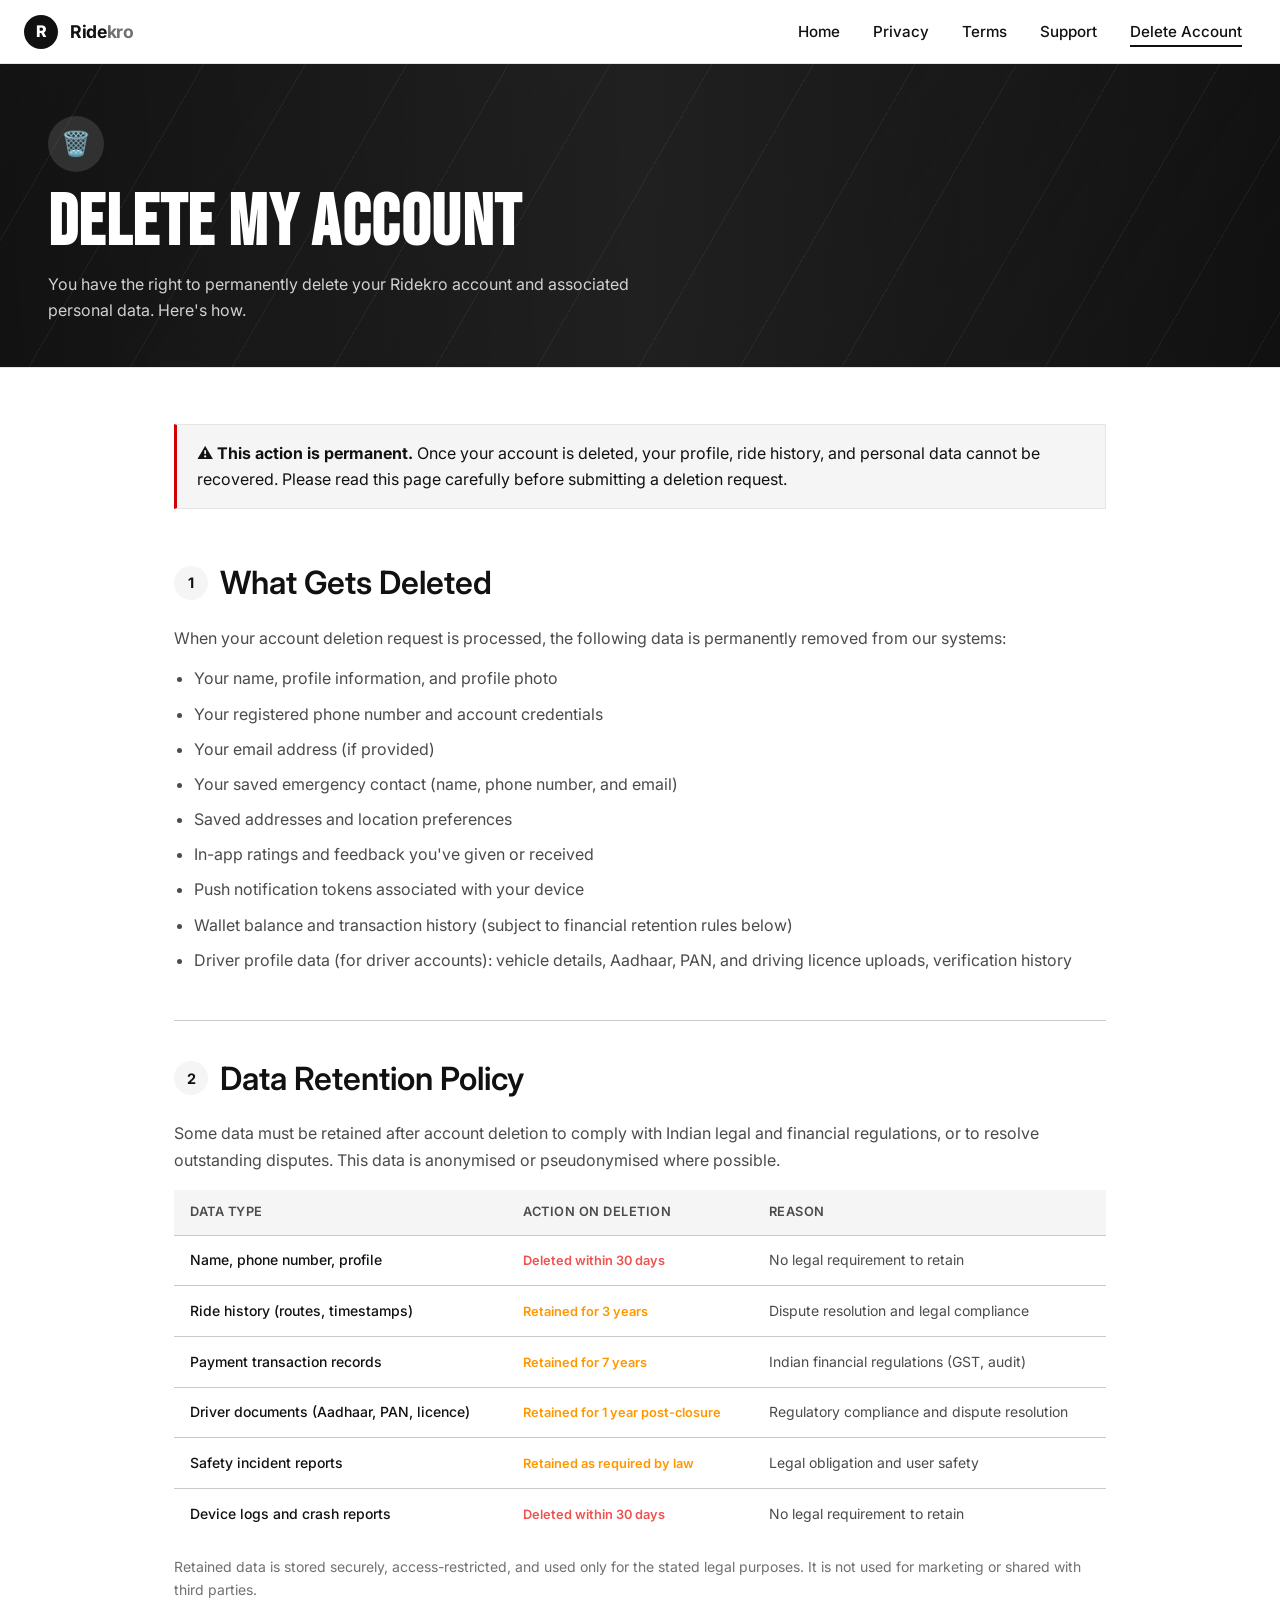
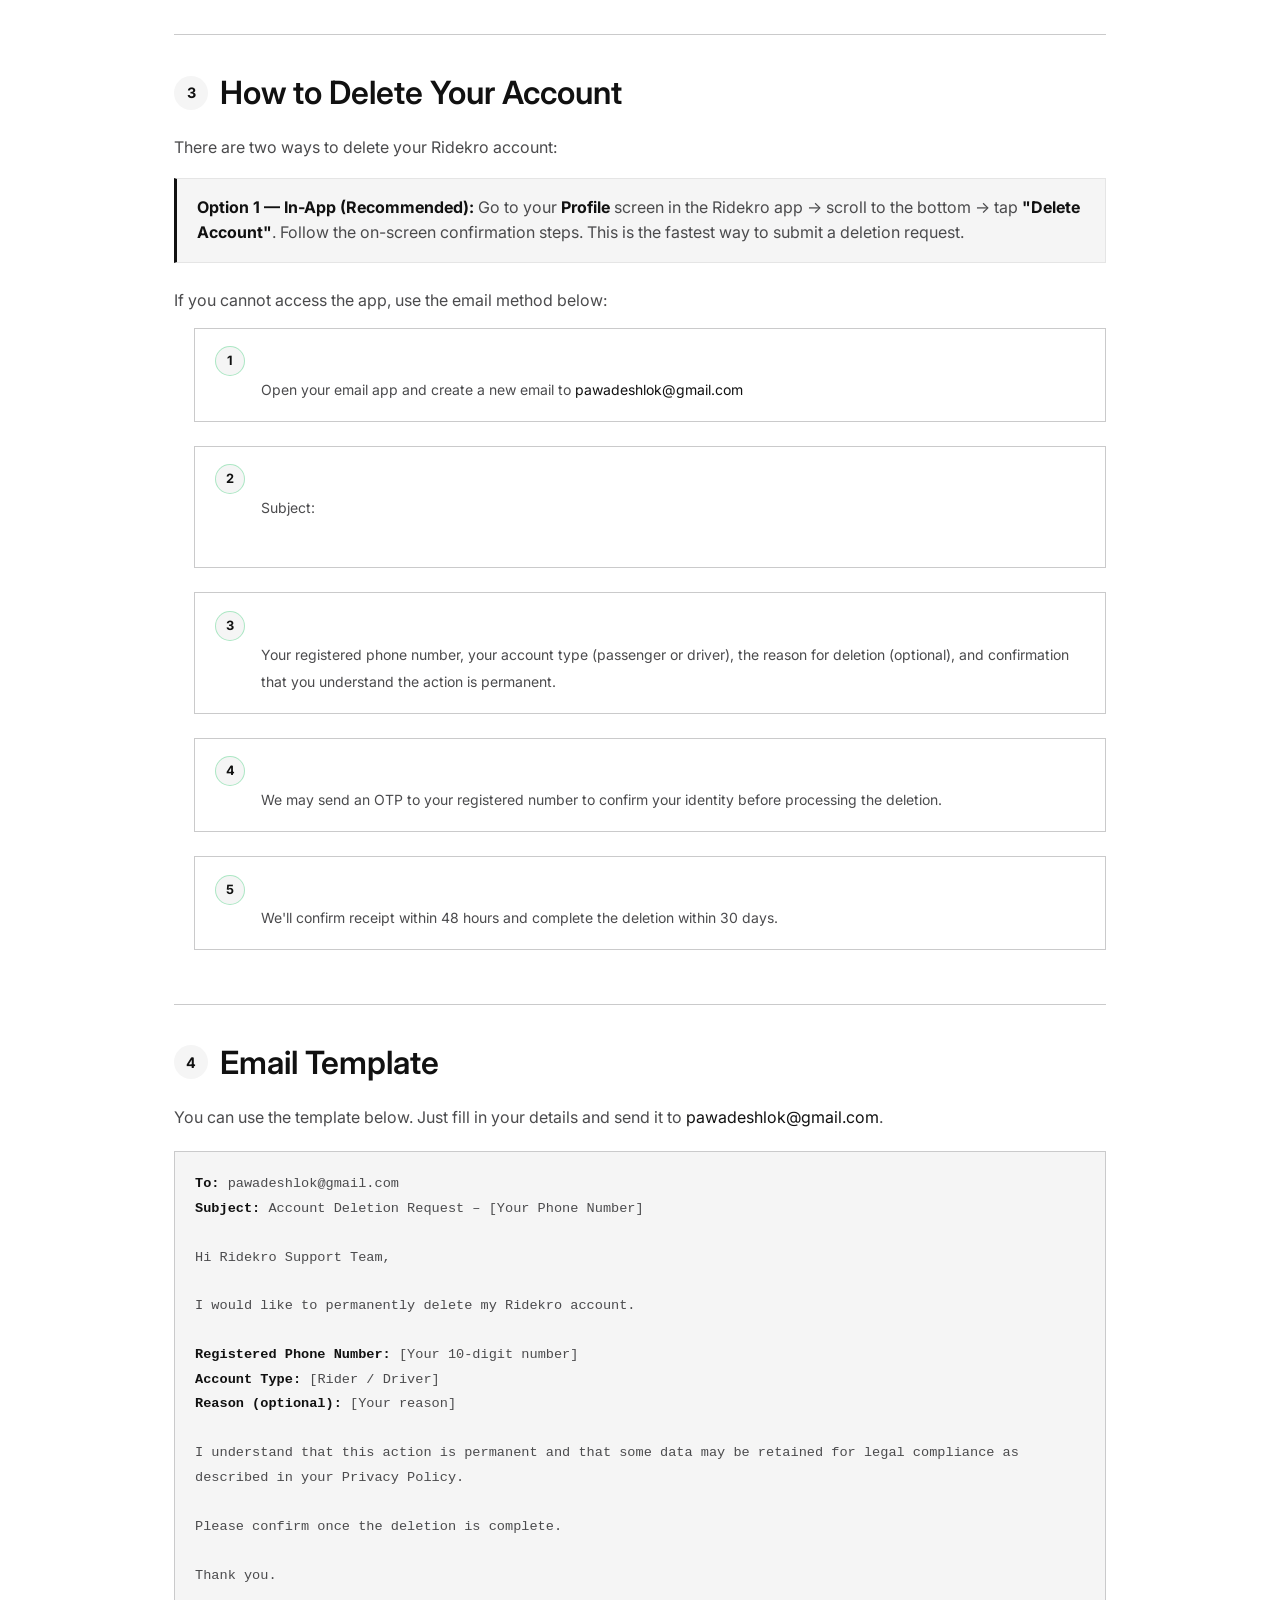
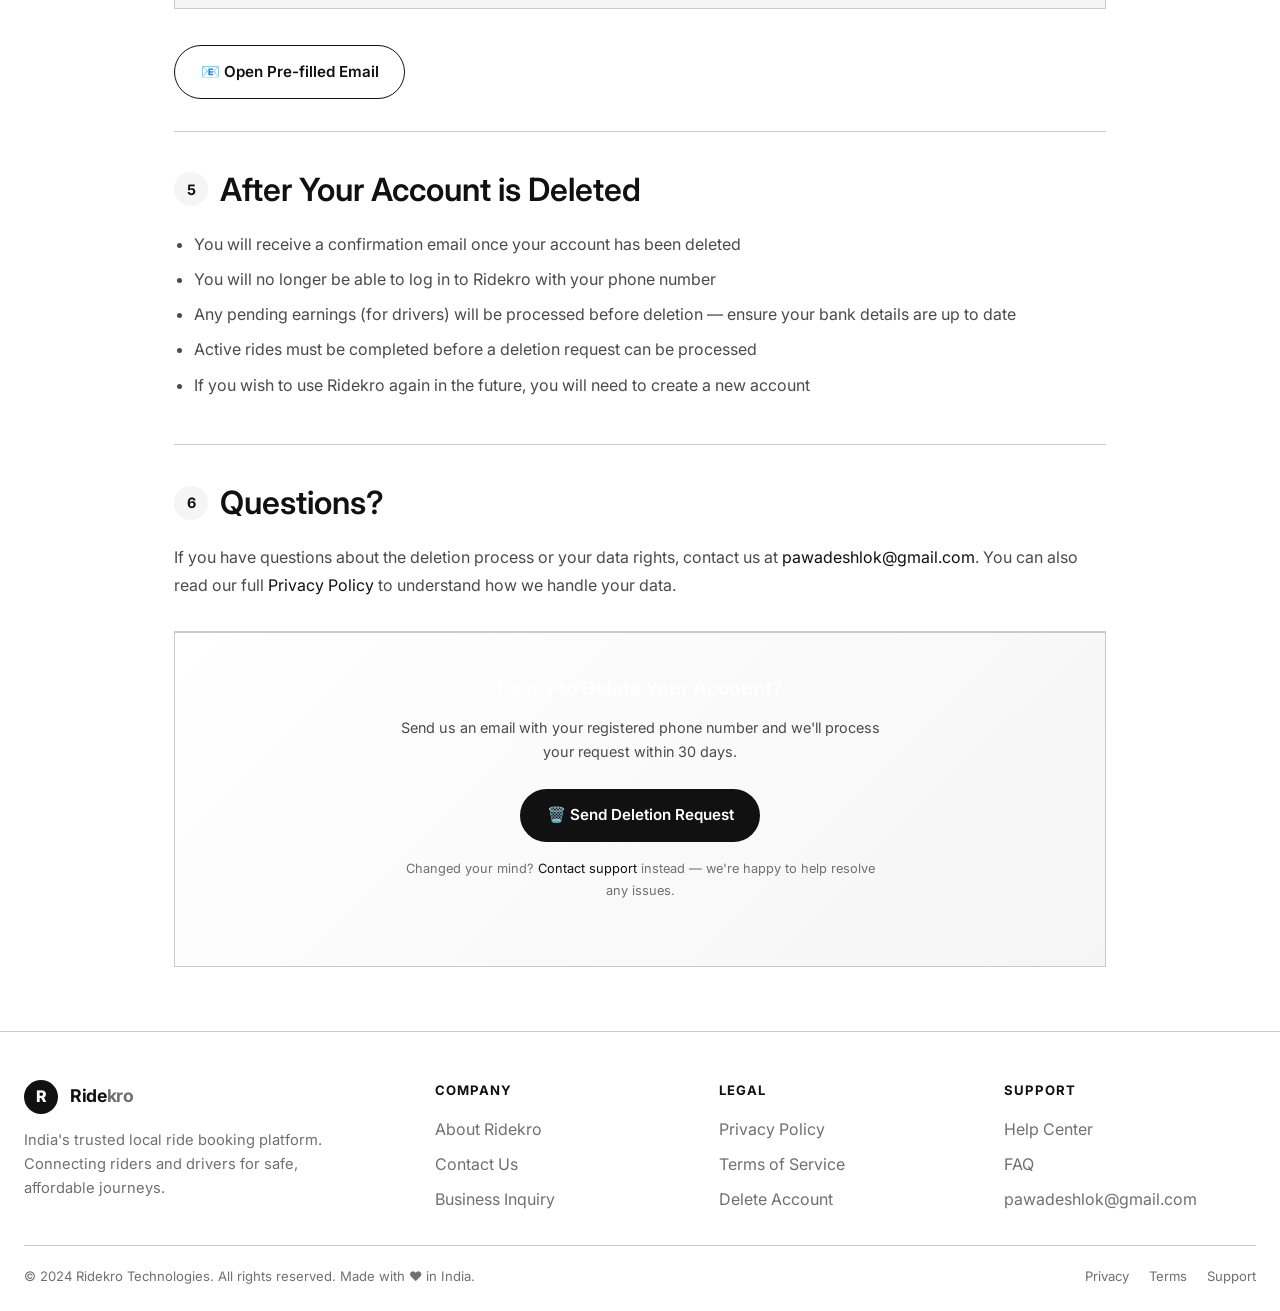
==== commit 3e042100: "Polish redesign accessibility details" ====
--- a/delete-account.html
+++ b/delete-account.html
@@ -35,8 +35,8 @@
       display: flex;
       align-items: flex-start;
       gap: 1rem;
-      background: var(--card-bg);
-      border: 1px solid var(--border);
+      background: var(--canvas);
+      border: 1px solid var(--hairline);
       border-radius: var(--radius-sm);
       padding: 1.1rem 1.25rem;
     }
@@ -49,9 +49,9 @@
       width: 30px;
       height: 30px;
       min-width: 30px;
-      background: var(--green-muted);
+      background: var(--soft-cloud);
       border: 1px solid rgba(0, 200, 83, 0.3);
-      color: var(--green);
+      color: var(--ink);
       font-size: 0.8rem;
       font-weight: 700;
       border-radius: 50%;
@@ -78,7 +78,7 @@
     }
 
     .retention-table th {
-      background: var(--navy-light);
+      background: var(--soft-cloud);
       color: var(--text-secondary);
       font-weight: 600;
       font-size: 0.8rem;
@@ -86,13 +86,13 @@
       letter-spacing: 0.5px;
       padding: 0.75rem 1rem;
       text-align: left;
-      border-bottom: 1px solid var(--border);
+      border-bottom: 1px solid var(--hairline);
     }
 
     .retention-table td {
       padding: 0.85rem 1rem;
       color: var(--text-secondary);
-      border-bottom: 1px solid var(--border);
+      border-bottom: 1px solid var(--hairline);
       vertical-align: top;
     }
 
@@ -118,8 +118,8 @@
     }
 
     .delete-cta-box {
-      background: linear-gradient(135deg, var(--card-bg) 0%, var(--navy-light) 100%);
-      border: 1px solid var(--border);
+      background: linear-gradient(135deg, var(--canvas) 0%, var(--soft-cloud) 100%);
+      border: 1px solid var(--hairline);
       border-radius: var(--radius);
       padding: 2.5rem;
       text-align: center;
@@ -141,8 +141,8 @@
     }
 
     .email-template {
-      background: var(--navy);
-      border: 1px solid var(--border);
+      background: var(--soft-cloud);
+      border: 1px solid var(--hairline);
       border-radius: var(--radius-sm);
       padding: 1.25rem;
       text-align: left;
@@ -154,7 +154,7 @@
     }
 
     .email-template .et-label {
-      color: var(--green);
+      color: var(--ink);
       font-weight: 600;
     }
   </style>
--- a/style.css
+++ b/style.css
@@ -14,24 +14,16 @@
   --hairline-soft: #e5e5e5;
   --sale: #d30005;
   --success: #007d48;
-  --navy: #ffffff;
-  --navy-light: #f5f5f5;
-  --navy-mid: #e5e5e5;
-  --green: #111111;
-  --green-light: #111111;
-  --green-muted: #f5f5f5;
   --white: #ffffff;
   --off-white: #f5f5f5;
   --text-primary: #111111;
   --text-secondary: #4b4b4d;
   --text-dark: #111111;
   --text-muted: #707072;
-  --border: #cacacb;
-  --card-bg: #ffffff;
   --shadow: none;
   --shadow-sm: none;
   --radius: 0px;
-  --radius-sm: 24px;
+  --radius-sm: 0px;
   --transition: all 0.2s ease;
   --font: 'Inter', 'Segoe UI', system-ui, -apple-system, sans-serif;
   --font-display: 'Bebas Neue', Impact, Haettenschweiler, 'Arial Narrow Bold', sans-serif;
@@ -264,11 +256,11 @@
   font-family: var(--font-display);
   text-transform: uppercase;
   letter-spacing: 0.02em;
-  line-height: 0.92;
+  line-height: 1;
 }
 
 .hero h1 {
-  font-size: clamp(4rem, 14vw, 8rem);
+  font-size: clamp(3.75rem, 12vw, 6.75rem);
   margin: 1.2rem 0 1rem;
 }
 
@@ -317,7 +309,7 @@
 }
 
 .page-hero h1 {
-  font-size: clamp(3rem, 9vw, 5rem);
+  font-size: clamp(2.8rem, 8vw, 4.5rem);
   margin-bottom: 0.75rem;
 }
 
@@ -965,7 +957,7 @@
   margin: 2rem 0;
 }
 
-.text-green { color: var(--success); }
+.text-success { color: var(--success); }
 .text-muted { color: var(--text-muted); }
 .text-white { color: var(--canvas); }
 .text-center { text-align: center; }
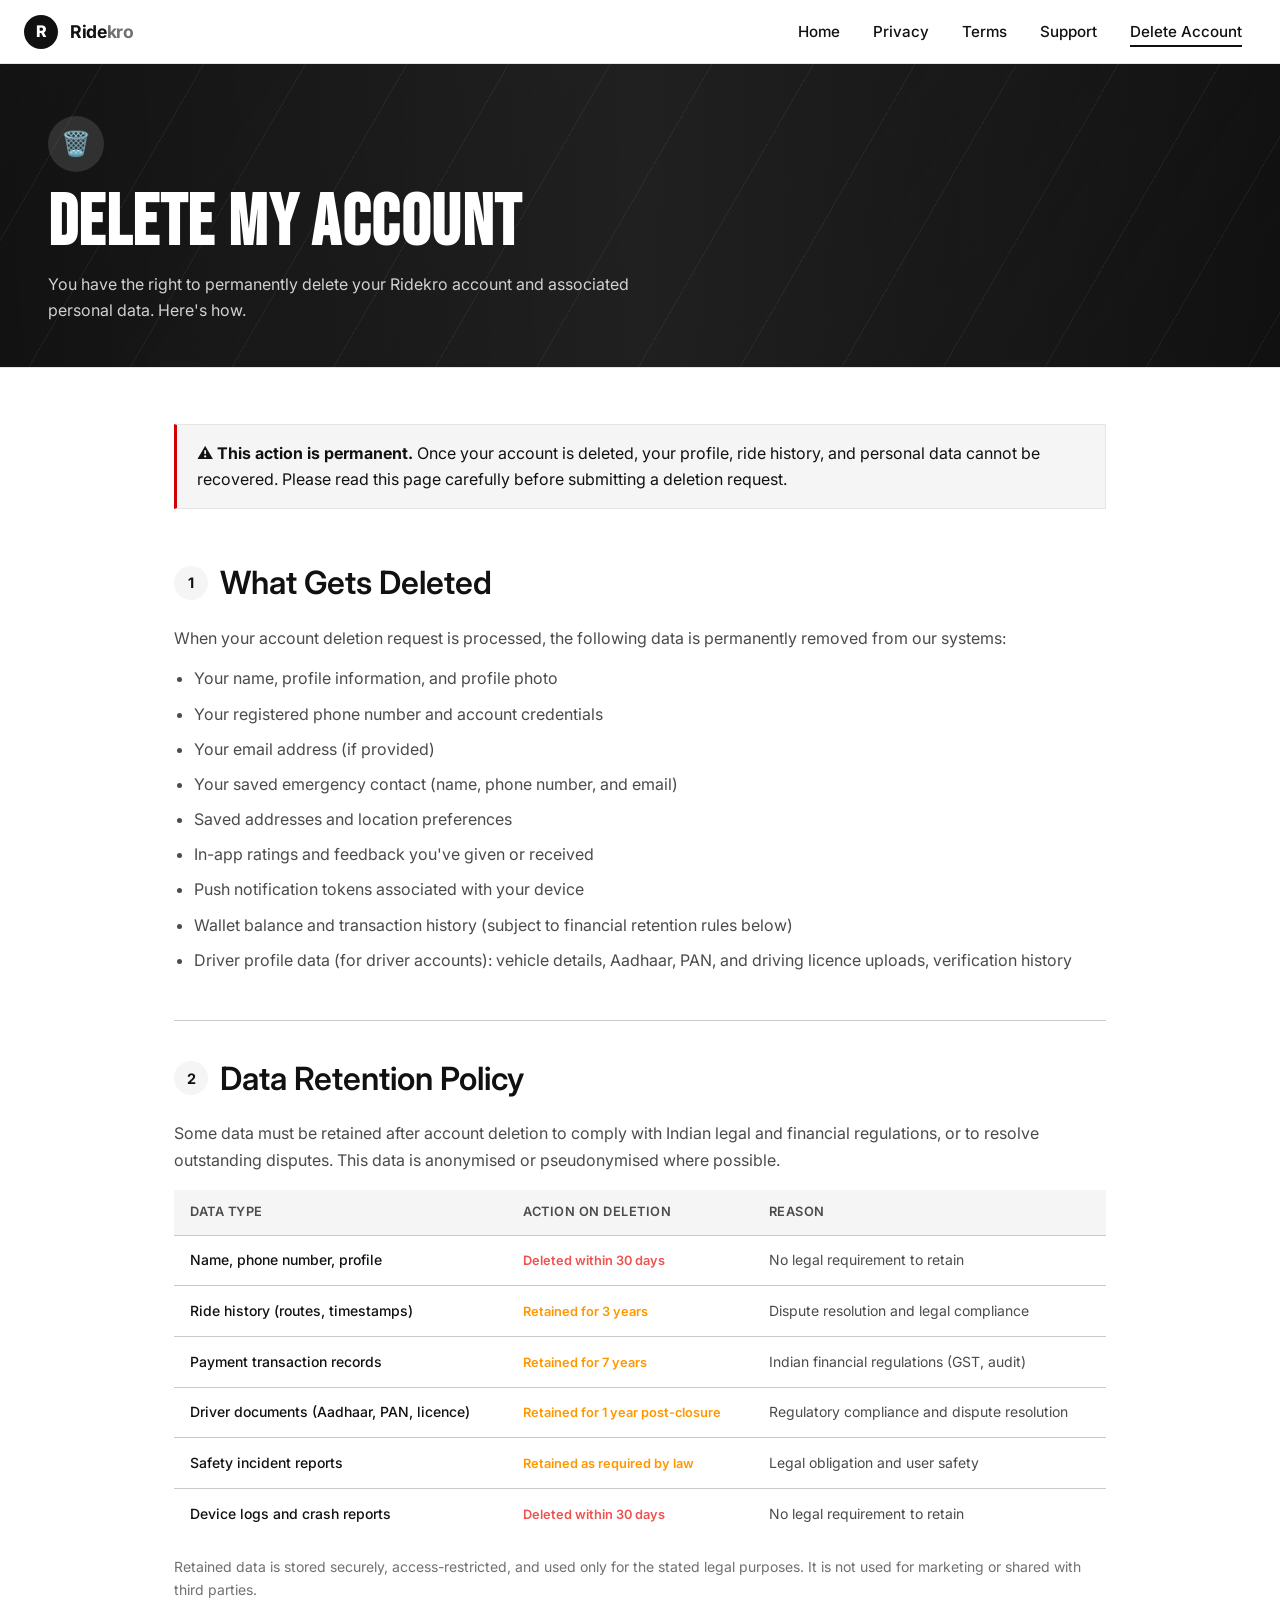
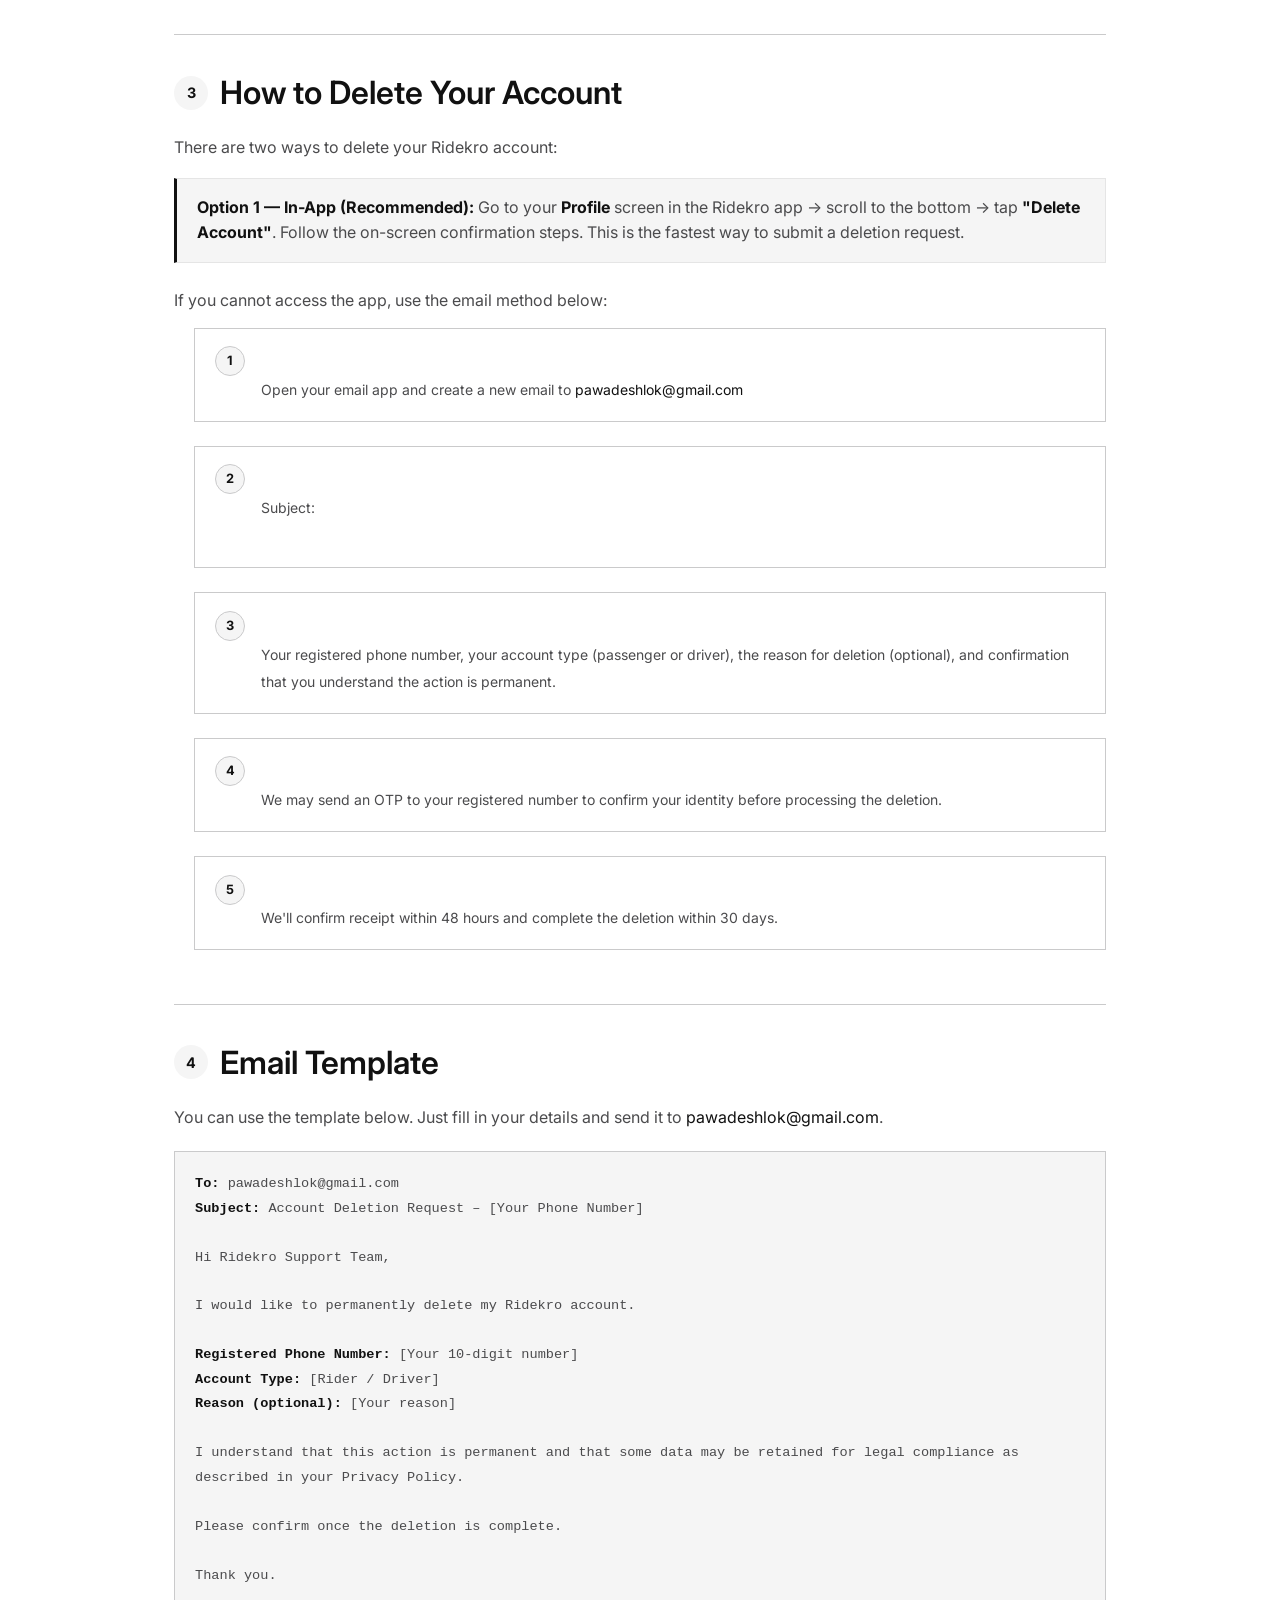
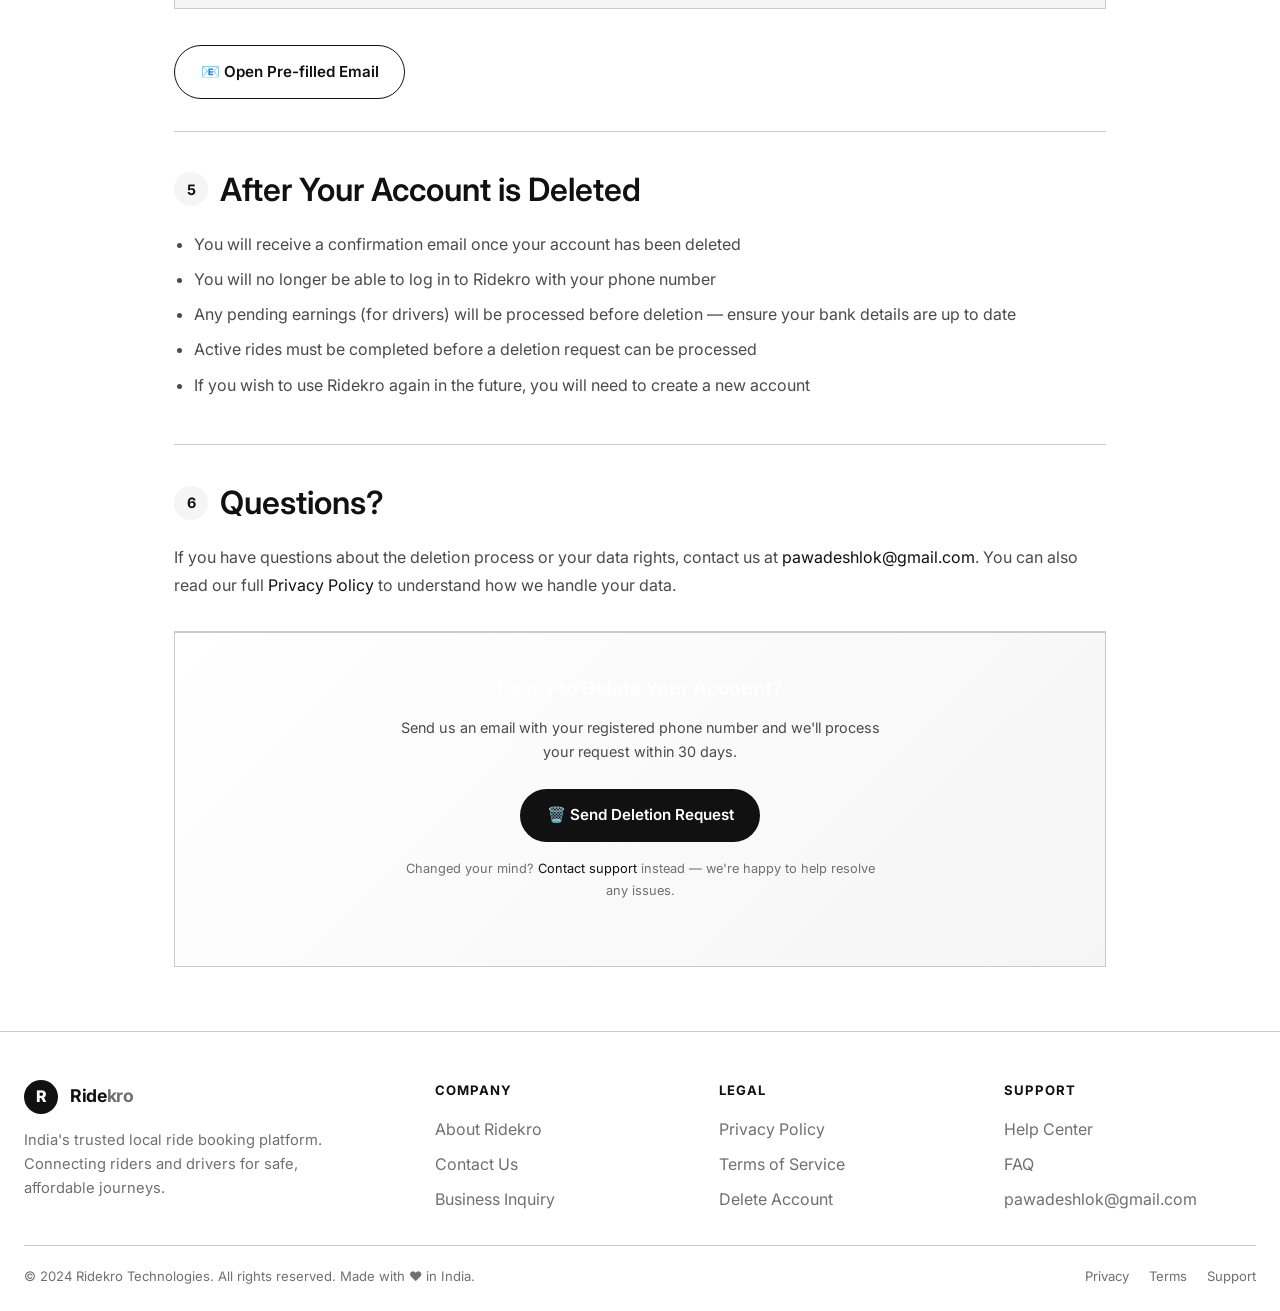
==== commit 37dbe766: "Remove leftover legacy accent colors" ====
--- a/delete-account.html
+++ b/delete-account.html
@@ -50,7 +50,7 @@
       height: 30px;
       min-width: 30px;
       background: var(--soft-cloud);
-      border: 1px solid rgba(0, 200, 83, 0.3);
+      border: 1px solid var(--hairline);
       color: var(--ink);
       font-size: 0.8rem;
       font-weight: 700;
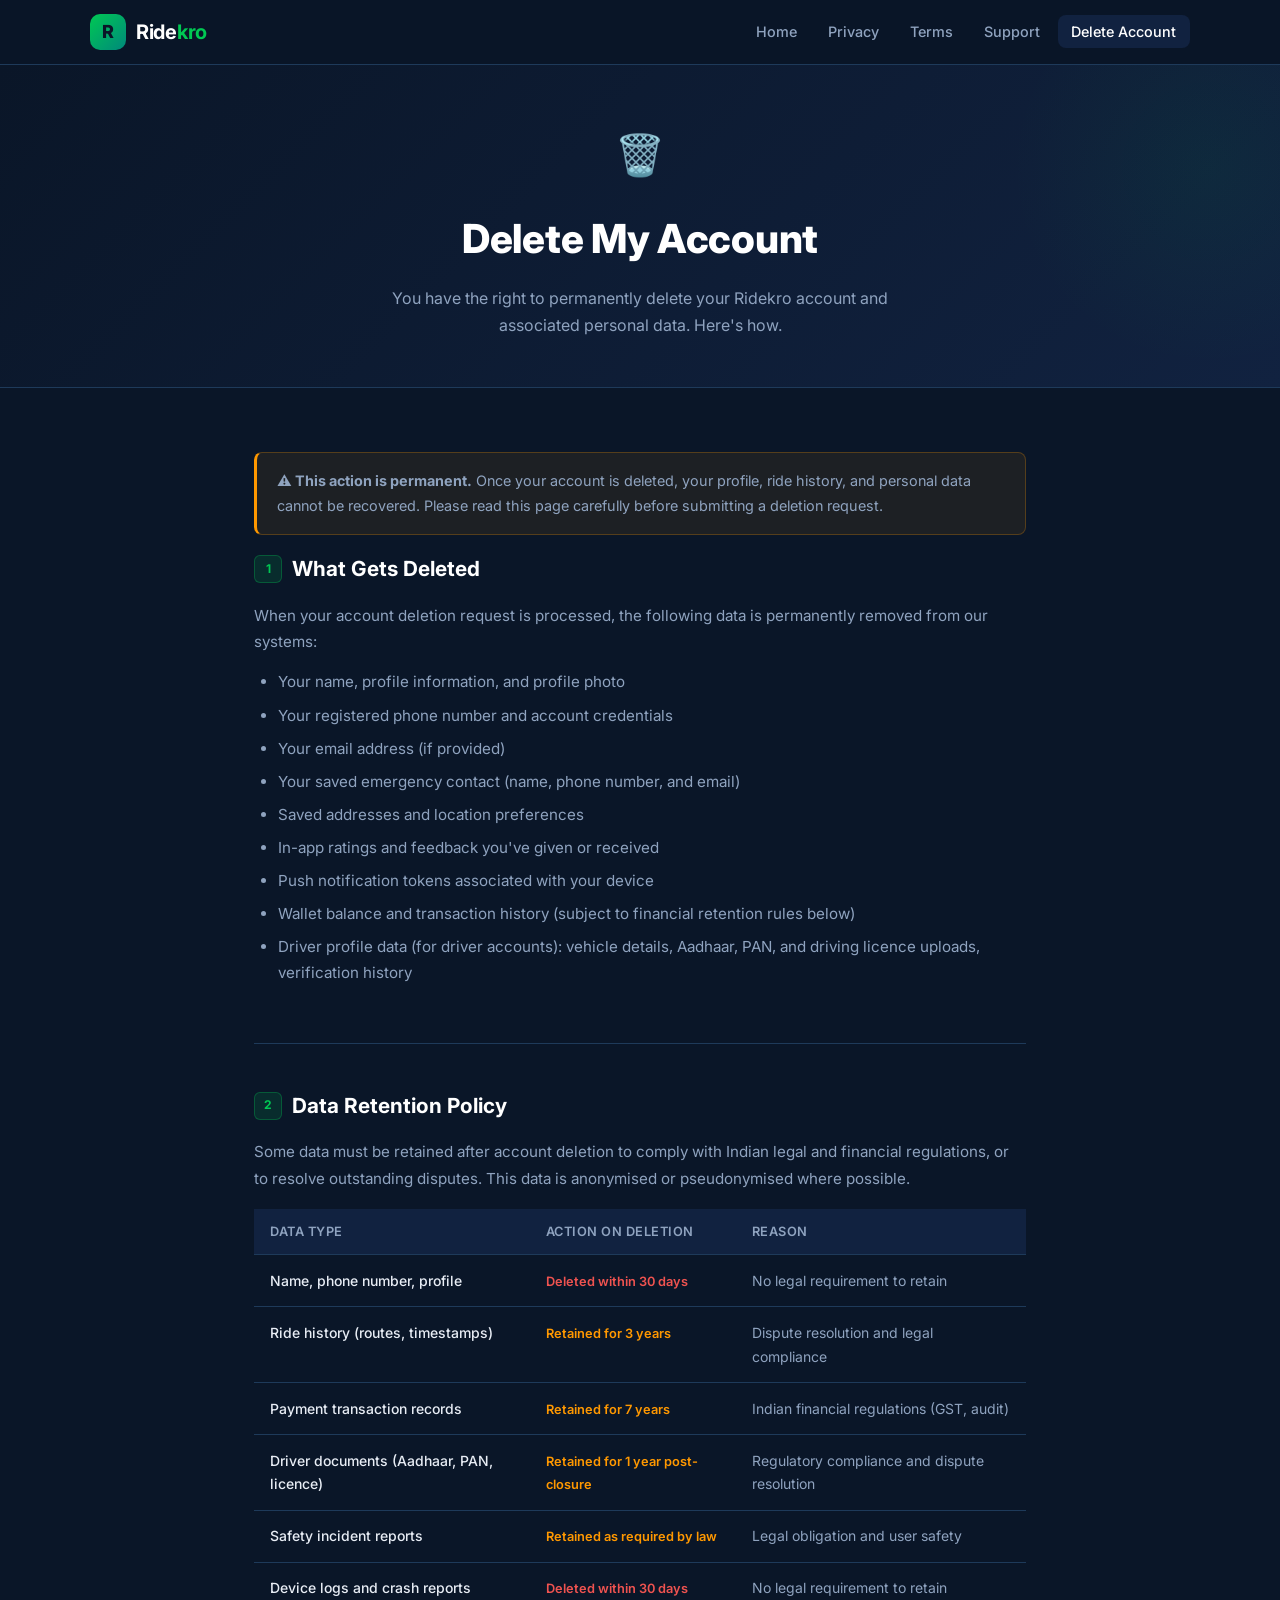
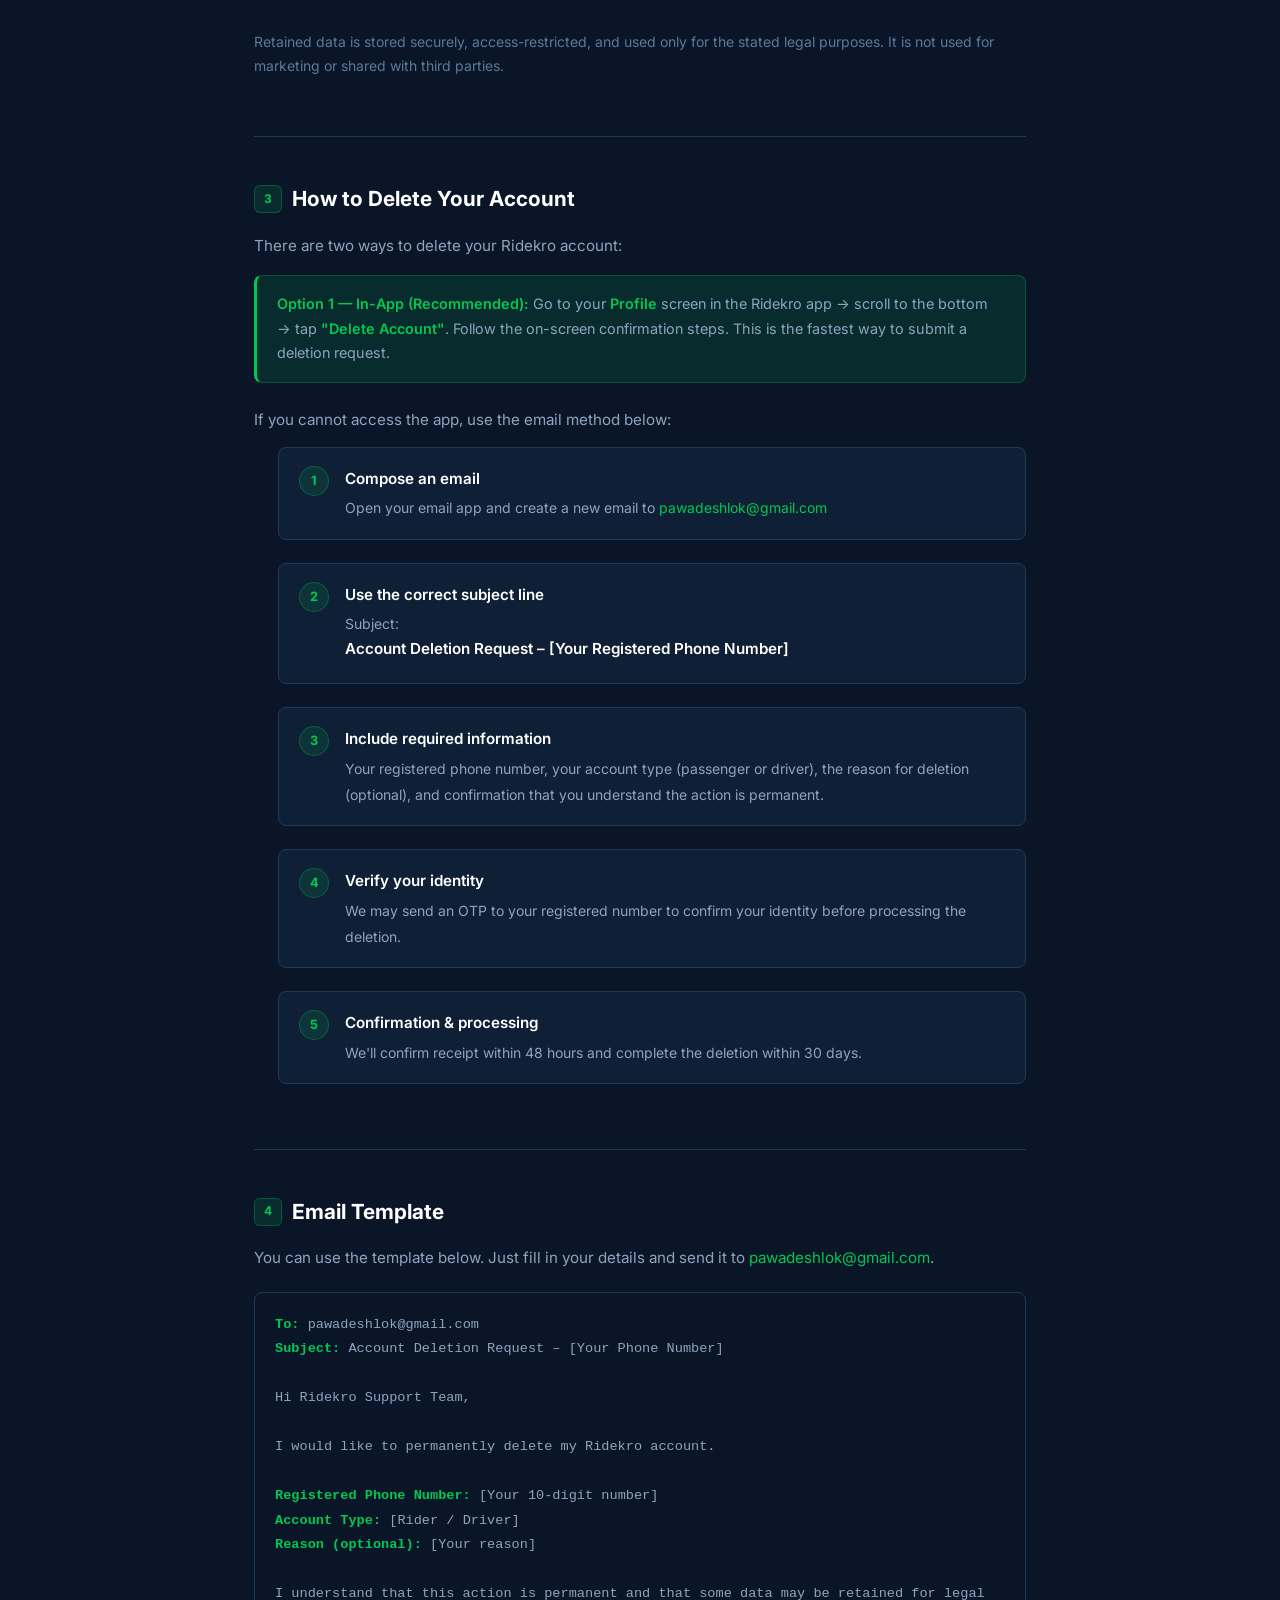
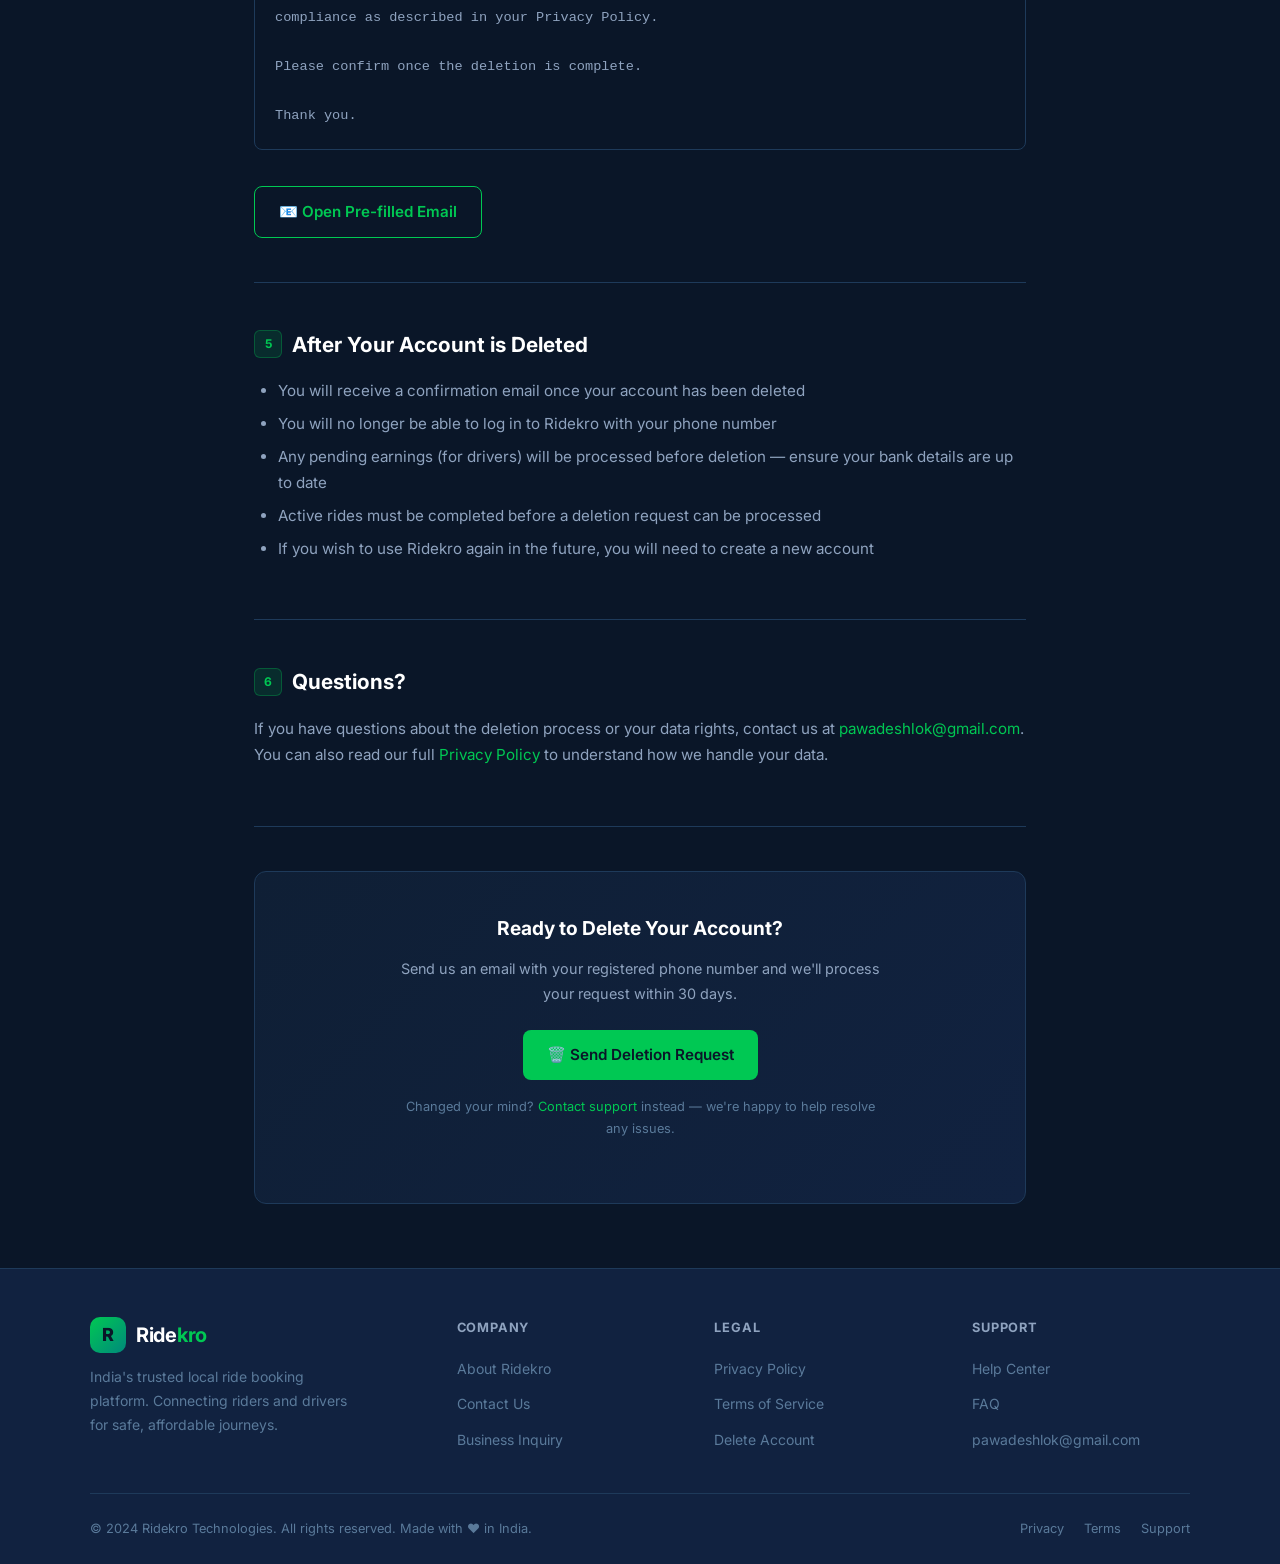
==== commit 1e25fc9a: "Revert "Changing UI according to design specifications"" ====
--- a/delete-account.html
+++ b/delete-account.html
@@ -18,7 +18,7 @@
   <link rel="stylesheet" href="style.css" />
   <link rel="preconnect" href="https://fonts.googleapis.com" />
   <link rel="preconnect" href="https://fonts.gstatic.com" crossorigin />
-  <link href="https://fonts.googleapis.com/css2?family=Bebas+Neue&family=Inter:wght@400;500;600;700;800&display=swap" rel="stylesheet" />
+  <link href="https://fonts.googleapis.com/css2?family=Inter:wght@400;500;600;700;800&display=swap" rel="stylesheet" />
 
   <style>
     .steps-list {
@@ -35,8 +35,8 @@
       display: flex;
       align-items: flex-start;
       gap: 1rem;
-      background: var(--canvas);
-      border: 1px solid var(--hairline);
+      background: var(--card-bg);
+      border: 1px solid var(--border);
       border-radius: var(--radius-sm);
       padding: 1.1rem 1.25rem;
     }
@@ -49,9 +49,9 @@
       width: 30px;
       height: 30px;
       min-width: 30px;
-      background: var(--soft-cloud);
-      border: 1px solid var(--hairline);
-      color: var(--ink);
+      background: var(--green-muted);
+      border: 1px solid rgba(0, 200, 83, 0.3);
+      color: var(--green);
       font-size: 0.8rem;
       font-weight: 700;
       border-radius: 50%;
@@ -78,7 +78,7 @@
     }
 
     .retention-table th {
-      background: var(--soft-cloud);
+      background: var(--navy-light);
       color: var(--text-secondary);
       font-weight: 600;
       font-size: 0.8rem;
@@ -86,13 +86,13 @@
       letter-spacing: 0.5px;
       padding: 0.75rem 1rem;
       text-align: left;
-      border-bottom: 1px solid var(--hairline);
+      border-bottom: 1px solid var(--border);
     }
 
     .retention-table td {
       padding: 0.85rem 1rem;
       color: var(--text-secondary);
-      border-bottom: 1px solid var(--hairline);
+      border-bottom: 1px solid var(--border);
       vertical-align: top;
     }
 
@@ -118,8 +118,8 @@
     }
 
     .delete-cta-box {
-      background: linear-gradient(135deg, var(--canvas) 0%, var(--soft-cloud) 100%);
-      border: 1px solid var(--hairline);
+      background: linear-gradient(135deg, var(--card-bg) 0%, var(--navy-light) 100%);
+      border: 1px solid var(--border);
       border-radius: var(--radius);
       padding: 2.5rem;
       text-align: center;
@@ -141,8 +141,8 @@
     }
 
     .email-template {
-      background: var(--soft-cloud);
-      border: 1px solid var(--hairline);
+      background: var(--navy);
+      border: 1px solid var(--border);
       border-radius: var(--radius-sm);
       padding: 1.25rem;
       text-align: left;
@@ -154,7 +154,7 @@
     }
 
     .email-template .et-label {
-      color: var(--ink);
+      color: var(--green);
       font-weight: 600;
     }
   </style>
--- a/style.css
+++ b/style.css
@@ -3,30 +3,26 @@
    ============================================ */
 
 :root {
-  --ink: #111111;
-  --canvas: #ffffff;
-  --soft-cloud: #f5f5f5;
-  --charcoal: #39393b;
-  --ash: #4b4b4d;
-  --mute: #707072;
-  --stone: #9e9ea0;
-  --hairline: #cacacb;
-  --hairline-soft: #e5e5e5;
-  --sale: #d30005;
-  --success: #007d48;
+  --navy: #0a1628;
+  --navy-light: #112240;
+  --navy-mid: #1a3a5c;
+  --green: #00c853;
+  --green-light: #00e676;
+  --green-muted: #00c85320;
   --white: #ffffff;
-  --off-white: #f5f5f5;
-  --text-primary: #111111;
-  --text-secondary: #4b4b4d;
-  --text-dark: #111111;
-  --text-muted: #707072;
-  --shadow: none;
-  --shadow-sm: none;
-  --radius: 0px;
-  --radius-sm: 0px;
-  --transition: all 0.2s ease;
+  --off-white: #f4f7fb;
+  --text-primary: #e8edf5;
+  --text-secondary: #8fa3bf;
+  --text-dark: #1a2a3a;
+  --text-muted: #5a7a9a;
+  --border: #1e3a5a;
+  --card-bg: #0f1f35;
+  --shadow: 0 4px 24px rgba(0, 0, 0, 0.3);
+  --shadow-sm: 0 2px 8px rgba(0, 0, 0, 0.2);
+  --radius: 12px;
+  --radius-sm: 8px;
+  --transition: all 0.25s ease;
   --font: 'Inter', 'Segoe UI', system-ui, -apple-system, sans-serif;
-  --font-display: 'Bebas Neue', Impact, Haettenschweiler, 'Arial Narrow Bold', sans-serif;
 }
 
 *, *::before, *::after {
@@ -42,24 +38,20 @@
 
 body {
   font-family: var(--font);
-  background: var(--canvas);
+  background-color: var(--navy);
   color: var(--text-primary);
-  line-height: 1.6;
+  line-height: 1.7;
   -webkit-font-smoothing: antialiased;
 }
 
-img {
-  max-width: 100%;
-  display: block;
-}
-
 a {
-  color: var(--ink);
+  color: var(--green);
   text-decoration: none;
   transition: var(--transition);
 }
 
 a:hover {
+  color: var(--green-light);
   text-decoration: underline;
 }
 
@@ -71,105 +63,75 @@
   position: sticky;
   top: 0;
   z-index: 1000;
-  background: rgba(255, 255, 255, 0.96);
-  backdrop-filter: blur(14px);
-  -webkit-backdrop-filter: blur(14px);
-  box-shadow: inset 0 -1px 0 var(--hairline-soft);
+  background: rgba(10, 22, 40, 0.95);
+  backdrop-filter: blur(12px);
+  -webkit-backdrop-filter: blur(12px);
+  border-bottom: 1px solid var(--border);
   padding: 0 1.5rem;
 }
 
 .nav-inner {
-  max-width: 1440px;
+  max-width: 1100px;
   margin: 0 auto;
-  min-height: 64px;
   display: flex;
   align-items: center;
   justify-content: space-between;
-  gap: 1.25rem;
+  height: 64px;
 }
 
 .nav-logo {
-  display: inline-flex;
-  align-items: center;
-  gap: 0.75rem;
-  text-decoration: none;
+  display: flex;
+  align-items: center;
+  gap: 10px;
+  text-decoration: none;
+}
+
+.nav-logo-icon {
+  width: 36px;
+  height: 36px;
+  background: linear-gradient(135deg, var(--green), #00897b);
+  border-radius: 10px;
+  display: flex;
+  align-items: center;
+  justify-content: center;
+  font-size: 18px;
+  font-weight: 800;
+  color: var(--navy);
   flex-shrink: 0;
 }
 
-.nav-logo:hover {
-  text-decoration: none;
-}
-
-.nav-logo-icon {
-  width: 34px;
-  height: 34px;
-  background: var(--ink);
-  color: var(--canvas);
-  display: inline-flex;
-  align-items: center;
-  justify-content: center;
-  font-size: 1rem;
-  font-weight: 800;
-  border-radius: 50%;
-  flex-shrink: 0;
-}
-
 .nav-logo-text {
-  color: var(--ink);
-  font-size: 1.1rem;
+  font-size: 1.25rem;
   font-weight: 700;
-  letter-spacing: -0.02em;
+  color: var(--white);
+  letter-spacing: -0.3px;
 }
 
 .nav-logo-text span {
-  color: var(--mute);
+  color: var(--green);
 }
 
 .nav-links {
+  display: flex;
+  align-items: center;
+  gap: 0.25rem;
   list-style: none;
-  display: flex;
-  align-items: center;
-  justify-content: center;
-  gap: 0.25rem;
-  flex-wrap: wrap;
-}
-
-.nav-links a,
-.nav-mobile a {
-  position: relative;
-  display: inline-flex;
-  align-items: center;
-  min-height: 40px;
-  padding: 0.5rem 0.9rem;
-  color: var(--ink);
-  font-size: 0.95rem;
+}
+
+.nav-links a {
+  color: var(--text-secondary);
+  font-size: 0.9rem;
   font-weight: 500;
+  padding: 0.5rem 0.85rem;
+  border-radius: var(--radius-sm);
+  text-decoration: none;
+  transition: var(--transition);
 }
 
 .nav-links a:hover,
-.nav-mobile a:hover {
-  text-decoration: none;
-}
-
-.nav-links a::after,
-.nav-mobile a.active::after,
-.nav-links a.active::after {
-  content: '';
-  position: absolute;
-  left: 0.9rem;
-  right: 0.9rem;
-  bottom: 0.35rem;
-  height: 2px;
-  background: var(--ink);
-  transform: scaleX(0);
-  transform-origin: center;
-  transition: transform 0.2s ease;
-}
-
-.nav-links a:hover::after,
-.nav-links a.active::after,
-.nav-mobile a.active::after {
-  transform: scaleX(1);
+.nav-links a.active {
+  color: var(--white);
+  background: var(--navy-light);
 }
 
 .nav-hamburger {
@@ -186,323 +148,234 @@
   display: block;
   width: 24px;
   height: 2px;
-  background: var(--ink);
-  border-radius: 999px;
+  background: var(--text-secondary);
+  border-radius: 2px;
   transition: var(--transition);
 }
 
 .nav-mobile {
   display: none;
   flex-direction: column;
-  gap: 0.2rem;
-  padding: 0 0 1rem;
-  max-width: 1440px;
-  margin: 0 auto;
+  background: var(--navy-light);
+  border-top: 1px solid var(--border);
+  padding: 1rem 1.5rem;
+  gap: 0.25rem;
 }
 
 .nav-mobile.open {
   display: flex;
 }
 
-/* ============================================
-   HEROES
-   ============================================ */
-
-.hero,
-.page-hero {
+.nav-mobile a {
+  color: var(--text-secondary);
+  font-size: 0.95rem;
+  font-weight: 500;
+  padding: 0.6rem 0.75rem;
+  border-radius: var(--radius-sm);
+  text-decoration: none;
+  transition: var(--transition);
+}
+
+.nav-mobile a:hover {
+  color: var(--white);
+  background: var(--border);
+}
+
+/* ============================================
+   HERO SECTION
+   ============================================ */
+
+.hero {
+  background: linear-gradient(135deg, var(--navy) 0%, var(--navy-light) 50%, #0d2137 100%);
+  padding: 5rem 1.5rem 4rem;
+  text-align: center;
   position: relative;
   overflow: hidden;
 }
 
-.hero {
-  background:
-    linear-gradient(120deg, rgba(17, 17, 17, 0.82), rgba(17, 17, 17, 0.55)),
-    radial-gradient(circle at top right, rgba(255,255,255,0.18), transparent 35%),
-    linear-gradient(135deg, #1f1f21 0%, #111111 55%, #2f2f31 100%);
-  color: var(--canvas);
-  padding: 4.5rem 1.5rem 4rem;
-}
-
-.hero::before,
+.hero::before {
+  content: '';
+  position: absolute;
+  top: -50%;
+  left: 50%;
+  transform: translateX(-50%);
+  width: 600px;
+  height: 600px;
+  background: radial-gradient(circle, rgba(0, 200, 83, 0.08) 0%, transparent 70%);
+  pointer-events: none;
+}
+
+.hero-badge {
+  display: inline-flex;
+  align-items: center;
+  gap: 6px;
+  background: var(--green-muted);
+  border: 1px solid rgba(0, 200, 83, 0.3);
+  color: var(--green);
+  font-size: 0.8rem;
+  font-weight: 600;
+  padding: 0.35rem 0.9rem;
+  border-radius: 100px;
+  margin-bottom: 1.5rem;
+  letter-spacing: 0.5px;
+  text-transform: uppercase;
+}
+
+.hero h1 {
+  font-size: clamp(2rem, 5vw, 3.25rem);
+  font-weight: 800;
+  color: var(--white);
+  line-height: 1.2;
+  letter-spacing: -0.5px;
+  margin-bottom: 1.25rem;
+}
+
+.hero h1 .highlight {
+  color: var(--green);
+}
+
+.hero p {
+  font-size: 1.1rem;
+  color: var(--text-secondary);
+  max-width: 580px;
+  margin: 0 auto 2rem;
+  line-height: 1.7;
+}
+
+.hero-meta {
+  font-size: 0.85rem;
+  color: var(--text-muted);
+  margin-top: 1rem;
+}
+
+/* Page hero (for inner pages) */
+.page-hero {
+  background: linear-gradient(135deg, var(--navy) 0%, var(--navy-light) 100%);
+  padding: 3.5rem 1.5rem 3rem;
+  text-align: center;
+  border-bottom: 1px solid var(--border);
+  position: relative;
+  overflow: hidden;
+}
+
 .page-hero::before {
   content: '';
   position: absolute;
-  inset: 0;
-  background:
-    linear-gradient(90deg, transparent 0%, rgba(255,255,255,0.06) 50%, transparent 100%),
-    repeating-linear-gradient(120deg, rgba(255,255,255,0.05) 0 1px, transparent 1px 88px);
+  top: -30%;
+  right: -10%;
+  width: 400px;
+  height: 400px;
+  background: radial-gradient(circle, rgba(0, 200, 83, 0.06) 0%, transparent 70%);
   pointer-events: none;
 }
 
-.hero-badge,
+.page-hero-icon {
+  font-size: 2.5rem;
+  margin-bottom: 1rem;
+}
+
+.page-hero h1 {
+  font-size: clamp(1.75rem, 4vw, 2.5rem);
+  font-weight: 800;
+  color: var(--white);
+  margin-bottom: 0.75rem;
+  letter-spacing: -0.3px;
+}
+
+.page-hero p {
+  font-size: 1rem;
+  color: var(--text-secondary);
+  max-width: 520px;
+  margin: 0 auto;
+}
+
 .page-hero .last-updated {
-  display: inline-flex;
-  align-items: center;
-  gap: 0.5rem;
-  min-height: 40px;
-  padding: 0.35rem 1rem;
-  border-radius: 999px;
-  background: rgba(255,255,255,0.14);
-  color: var(--canvas);
+  display: inline-block;
+  margin-top: 1rem;
   font-size: 0.8rem;
-  font-weight: 600;
-  letter-spacing: 0.08em;
-  text-transform: uppercase;
-  border: 1px solid rgba(255,255,255,0.16);
-}
-
-.hero h1,
-.page-hero h1 {
-  font-family: var(--font-display);
-  text-transform: uppercase;
-  letter-spacing: 0.02em;
-  line-height: 1;
-}
-
-.hero h1 {
-  font-size: clamp(3.75rem, 12vw, 6.75rem);
-  margin: 1.2rem 0 1rem;
-}
-
-.hero h1 .highlight,
-.page-hero h1 .highlight {
-  color: var(--canvas);
-}
-
-.hero p,
-.page-hero p {
-  max-width: 640px;
-  color: rgba(255, 255, 255, 0.8);
-  font-size: 1rem;
-}
-
-.hero-meta {
-  color: rgba(255,255,255,0.74);
-  font-size: 0.85rem;
-  margin-top: 1rem;
-}
-
-.page-hero {
-  background:
-    linear-gradient(125deg, rgba(17, 17, 17, 0.92), rgba(17, 17, 17, 0.75)),
-    linear-gradient(135deg, #222224 0%, #111111 100%);
-  color: var(--canvas);
-  padding: 3.25rem 1.5rem 2.75rem;
-  border-bottom: 1px solid var(--hairline-soft);
-}
-
-.page-hero .container {
-  position: relative;
-  z-index: 1;
-}
-
-.page-hero-icon {
-  width: 56px;
-  height: 56px;
-  display: inline-flex;
-  align-items: center;
-  justify-content: center;
-  background: rgba(255,255,255,0.12);
-  border-radius: 50%;
-  font-size: 1.5rem;
+  color: var(--text-muted);
+  background: var(--navy-light);
+  padding: 0.3rem 0.8rem;
+  border-radius: 100px;
+  border: 1px solid var(--border);
+}
+
+/* ============================================
+   LAYOUT & CONTAINERS
+   ============================================ */
+
+.container {
+  max-width: 1100px;
+  margin: 0 auto;
+  padding: 0 1.5rem;
+}
+
+.content-wrap {
+  max-width: 820px;
+  margin: 0 auto;
+  padding: 3rem 1.5rem 4rem;
+}
+
+.section {
+  padding: 4rem 1.5rem;
+}
+
+.section-alt {
+  background: var(--navy-light);
+}
+
+/* ============================================
+   CARDS & GRIDS
+   ============================================ */
+
+.card {
+  background: var(--card-bg);
+  border: 1px solid var(--border);
+  border-radius: var(--radius);
+  padding: 1.75rem;
+  transition: var(--transition);
+}
+
+.card:hover {
+  border-color: rgba(0, 200, 83, 0.3);
+  transform: translateY(-2px);
+  box-shadow: var(--shadow);
+}
+
+.card-icon {
+  font-size: 1.75rem;
   margin-bottom: 1rem;
 }
 
-.page-hero h1 {
-  font-size: clamp(2.8rem, 8vw, 4.5rem);
-  margin-bottom: 0.75rem;
-}
-
-.page-hero .last-updated {
-  margin-top: 1rem;
-}
-
-/* ============================================
-   LAYOUT & CONTAINERS
-   ============================================ */
-
-.container,
-.footer-inner,
-.content-wrap {
-  width: min(100%, 1440px);
-  margin: 0 auto;
-}
-
-.container {
-  padding: 0 1.5rem;
-}
-
-.content-wrap {
-  padding: 2.5rem 1.5rem 4rem;
-  width: min(100%, 980px);
-}
-
-.section,
-.features-section,
-.legal-links-section,
-.trust-section,
-.app-cta-section {
-  padding: 3rem 1.5rem;
-}
-
-.section-alt,
-.legal-links-section {
-  background: var(--soft-cloud);
-}
-
-/* ============================================
-   CARDS & GRIDS
-   ============================================ */
-
-.grid-2,
-.grid-3,
-.grid-4,
-.support-grid,
-.business-section {
+.card h3 {
+  font-size: 1.05rem;
+  font-weight: 700;
+  color: var(--white);
+  margin-bottom: 0.5rem;
+}
+
+.card p {
+  font-size: 0.9rem;
+  color: var(--text-secondary);
+  line-height: 1.6;
+}
+
+.grid-2 {
   display: grid;
-  gap: 1.5rem;
-}
-
-.grid-2,
-.business-section {
-  grid-template-columns: repeat(2, minmax(0, 1fr));
-}
-
-.grid-3,
-.support-grid {
-  grid-template-columns: repeat(3, minmax(0, 1fr));
+  grid-template-columns: repeat(auto-fit, minmax(280px, 1fr));
+  gap: 1.25rem;
+}
+
+.grid-3 {
+  display: grid;
+  grid-template-columns: repeat(auto-fit, minmax(240px, 1fr));
+  gap: 1.25rem;
 }
 
 .grid-4 {
-  grid-template-columns: repeat(4, minmax(0, 1fr));
-}
-
-.card,
-.contact-card,
-.legal-link-card,
-.trust-badge,
-.issue-form,
-.delete-cta-box {
-  background: var(--canvas);
-  border: 1px solid var(--hairline-soft);
-  border-radius: 0;
-  box-shadow: none;
-}
-
-.card,
-.contact-card,
-.issue-form,
-.delete-cta-box {
-  padding: 1.5rem;
-}
-
-.card:hover,
-.contact-card:hover,
-.legal-link-card:hover {
-  transform: none;
-  box-shadow: none;
-}
-
-.card-icon,
-.contact-icon,
-.llc-icon,
-.tb-icon {
-  width: 72px;
-  height: 72px;
-  background: var(--soft-cloud);
-  display: inline-flex;
-  align-items: center;
-  justify-content: center;
-  font-size: 1.8rem;
-  margin-bottom: 1rem;
-}
-
-.card h3,
-.contact-card h3,
-.llc-body h3,
-.business-section h3,
-.delete-cta-box h3 {
-  font-size: 1.15rem;
-  font-weight: 600;
-  color: var(--ink);
-  margin-bottom: 0.55rem;
-}
-
-.card p,
-.contact-card p,
-.llc-body p,
-.business-section p,
-.delete-cta-box p,
-.tb-text,
-.issue-form p,
-.form-note {
-  color: var(--text-secondary);
-  font-size: 0.95rem;
-  line-height: 1.65;
-}
-
-.legal-link-card {
   display: grid;
-  grid-template-columns: auto 1fr auto;
-  gap: 1.25rem;
-  align-items: start;
-  padding: 1.5rem;
-  text-decoration: none;
-}
-
-.legal-link-card:hover {
-  text-decoration: none;
-}
-
-.legal-link-card .llc-icon,
-.trust-badge .tb-icon {
-  margin-bottom: 0;
-}
-
-.legal-link-card .llc-arrow {
-  color: var(--ink);
-  font-size: 1.05rem;
-  padding-top: 0.4rem;
-}
-
-.trust-badge {
-  display: grid;
-  grid-template-columns: auto 1fr;
+  grid-template-columns: repeat(auto-fit, minmax(200px, 1fr));
   gap: 1rem;
-  align-items: center;
-  padding: 1.25rem;
-}
-
-.trust-badge .tb-text strong {
-  display: block;
-  color: var(--ink);
-  margin-bottom: 0.25rem;
-  font-size: 0.95rem;
-}
-
-.support-grid,
-.business-section {
-  align-items: start;
-}
-
-.contact-card {
-  text-align: left;
-}
-
-.contact-card .response-time,
-.response-time,
-.tag {
-  display: inline-flex;
-  align-items: center;
-  justify-content: center;
-  min-height: 32px;
-  padding: 0.25rem 0.85rem;
-  border-radius: 999px;
-  background: var(--soft-cloud);
-  color: var(--ink);
-  font-size: 0.78rem;
-  font-weight: 600;
-  margin-top: 0.9rem;
 }
 
 /* ============================================
@@ -510,191 +383,96 @@
    ============================================ */
 
 .legal-section {
-  padding: 2rem 0;
-  border-bottom: 1px solid var(--hairline);
-}
-
-.legal-section:first-of-type {
-  padding-top: 0;
+  margin-bottom: 2.75rem;
+  padding-bottom: 2.75rem;
+  border-bottom: 1px solid var(--border);
 }
 
 .legal-section:last-child {
   border-bottom: none;
-  padding-bottom: 0;
+  margin-bottom: 0;
 }
 
 .legal-section h2 {
-  font-size: clamp(1.6rem, 4vw, 2rem);
-  font-weight: 600;
-  color: var(--ink);
+  font-size: 1.3rem;
+  font-weight: 700;
+  color: var(--white);
   margin-bottom: 1rem;
   display: flex;
   align-items: center;
-  gap: 0.75rem;
+  gap: 0.6rem;
 }
 
 .legal-section h2 .section-num {
-  width: 34px;
-  height: 34px;
   display: inline-flex;
   align-items: center;
   justify-content: center;
-  background: var(--soft-cloud);
-  color: var(--ink);
-  border-radius: 50%;
-  font-size: 0.9rem;
+  width: 28px;
+  height: 28px;
+  background: var(--green-muted);
+  border: 1px solid rgba(0, 200, 83, 0.3);
+  color: var(--green);
+  font-size: 0.75rem;
   font-weight: 700;
+  border-radius: 6px;
   flex-shrink: 0;
 }
 
 .legal-section h3 {
   font-size: 1rem;
   font-weight: 600;
-  color: var(--ink);
+  color: var(--text-primary);
   margin: 1.25rem 0 0.6rem;
 }
 
-.legal-section p,
+.legal-section p {
+  color: var(--text-secondary);
+  font-size: 0.95rem;
+  margin-bottom: 0.85rem;
+  line-height: 1.75;
+}
+
 .legal-section ul,
-.legal-section ol,
-.business-points,
-.issue-form ul {
-  color: var(--text-secondary);
-  font-size: 1rem;
+.legal-section ol {
+  color: var(--text-secondary);
+  font-size: 0.95rem;
+  padding-left: 1.5rem;
+  margin-bottom: 0.85rem;
+}
+
+.legal-section li {
+  margin-bottom: 0.45rem;
   line-height: 1.7;
 }
 
-.legal-section ul,
-.legal-section ol,
-.business-points,
-.issue-form ul {
-  padding-left: 1.25rem;
-  margin: 0.85rem 0;
-}
-
-.legal-section li,
-.business-points li,
-.issue-form li {
-  margin-bottom: 0.5rem;
-}
-
-.legal-section strong,
-.issue-form strong,
-.business-section strong,
-.warning-box strong,
-.highlight-box strong,
-.email-template .et-label {
-  color: var(--ink);
-}
-
-.highlight-box,
-.warning-box,
-.email-template {
-  background: var(--soft-cloud);
-  border: 1px solid var(--hairline-soft);
-  border-radius: 0;
+.legal-section strong {
+  color: var(--text-primary);
+  font-weight: 600;
+}
+
+.highlight-box {
+  background: var(--green-muted);
+  border: 1px solid rgba(0, 200, 83, 0.25);
+  border-left: 3px solid var(--green);
+  border-radius: var(--radius-sm);
   padding: 1rem 1.25rem;
   margin: 1rem 0;
+  font-size: 0.9rem;
+  color: var(--text-secondary);
+}
+
+.highlight-box strong {
+  color: var(--green);
 }
 
 .warning-box {
-  border-left: 3px solid var(--sale);
-}
-
-.highlight-box {
-  border-left: 3px solid var(--ink);
-  color: var(--text-secondary);
-}
-
-.email-template {
-  font-family: 'Courier New', monospace;
-  color: var(--text-secondary);
-  line-height: 1.8;
-}
-
-.retention-table {
-  width: 100%;
-  border-collapse: collapse;
-  margin-top: 1rem;
-  font-size: 0.92rem;
-}
-
-.retention-table th,
-.retention-table td {
-  border-bottom: 1px solid var(--hairline);
-  text-align: left;
-  vertical-align: top;
-  padding: 0.9rem 1rem;
-}
-
-.retention-table th {
-  background: var(--soft-cloud);
-  color: var(--ink);
-  font-size: 0.78rem;
-  font-weight: 700;
-  text-transform: uppercase;
-  letter-spacing: 0.08em;
-}
-
-.retention-table td {
-  color: var(--text-secondary);
-}
-
-.retention-table td:first-child {
-  color: var(--ink);
-  font-weight: 500;
-}
-
-.deleted-tag {
-  color: var(--sale);
-  font-weight: 600;
-}
-
-.retained-tag {
-  color: var(--text-secondary);
-  font-weight: 600;
-}
-
-.steps-list {
-  counter-reset: step-counter;
-  list-style: none;
-  display: grid;
-  gap: 1rem;
-  padding: 0;
-}
-
-.steps-list li {
-  counter-increment: step-counter;
-  display: grid;
-  grid-template-columns: auto 1fr;
-  gap: 1rem;
-  align-items: start;
-  padding: 1.25rem;
-  background: var(--canvas);
-  border: 1px solid var(--hairline-soft);
-}
-
-.steps-list li::before {
-  content: counter(step-counter);
-  width: 34px;
-  height: 34px;
-  border-radius: 50%;
-  background: var(--ink);
-  color: var(--canvas);
-  display: inline-flex;
-  align-items: center;
-  justify-content: center;
+  background: rgba(255, 152, 0, 0.08);
+  border: 1px solid rgba(255, 152, 0, 0.25);
+  border-left: 3px solid #ff9800;
+  border-radius: var(--radius-sm);
+  padding: 1rem 1.25rem;
+  margin: 1rem 0;
   font-size: 0.9rem;
-  font-weight: 700;
-}
-
-.steps-list li .step-content strong {
-  display: block;
-  margin-bottom: 0.25rem;
-  color: var(--ink);
-}
-
-.steps-list li .step-content span {
   color: var(--text-secondary);
 }
 
@@ -705,50 +483,52 @@
 .btn {
   display: inline-flex;
   align-items: center;
-  justify-content: center;
-  gap: 0.5rem;
-  min-height: 48px;
-  padding: 0.85rem 1.6rem;
-  border-radius: 999px;
+  gap: 8px;
+  padding: 0.75rem 1.5rem;
+  border-radius: var(--radius-sm);
   font-size: 0.95rem;
   font-weight: 600;
   cursor: pointer;
-  text-decoration: none;
-  border: 1px solid transparent;
-  transition: var(--transition);
-}
-
-.btn:hover {
-  text-decoration: none;
+  transition: var(--transition);
+  text-decoration: none;
+  border: none;
 }
 
 .btn-primary {
-  background: var(--ink);
-  color: var(--canvas);
+  background: var(--green);
+  color: var(--navy);
 }
 
 .btn-primary:hover {
-  opacity: 0.92;
+  background: var(--green-light);
+  color: var(--navy);
+  text-decoration: none;
+  transform: translateY(-1px);
+  box-shadow: 0 4px 16px rgba(0, 200, 83, 0.35);
 }
 
 .btn-outline {
-  background: var(--canvas);
-  color: var(--ink);
-  border-color: var(--ink);
+  background: transparent;
+  color: var(--green);
+  border: 1.5px solid var(--green);
 }
 
 .btn-outline:hover {
-  background: var(--soft-cloud);
+  background: var(--green-muted);
+  color: var(--green-light);
+  text-decoration: none;
 }
 
 .btn-ghost {
-  background: var(--soft-cloud);
-  color: var(--ink);
-  border-color: var(--soft-cloud);
+  background: var(--navy-light);
+  color: var(--text-secondary);
+  border: 1px solid var(--border);
 }
 
 .btn-ghost:hover {
-  background: var(--hairline-soft);
+  color: var(--white);
+  border-color: var(--text-muted);
+  text-decoration: none;
 }
 
 /* ============================================
@@ -756,106 +536,79 @@
    ============================================ */
 
 .section-header {
-  margin-bottom: 1.75rem;
+  text-align: center;
+  margin-bottom: 2.5rem;
 }
 
 .section-header h2 {
-  font-size: clamp(2rem, 5vw, 2.75rem);
-  line-height: 1.05;
-  font-weight: 600;
-  color: var(--ink);
-  margin-bottom: 0.65rem;
+  font-size: clamp(1.5rem, 3vw, 2rem);
+  font-weight: 800;
+  color: var(--white);
+  margin-bottom: 0.75rem;
+  letter-spacing: -0.3px;
 }
 
 .section-header p {
-  max-width: 620px;
-  color: var(--text-secondary);
   font-size: 1rem;
+  color: var(--text-secondary);
+  max-width: 520px;
+  margin: 0 auto;
 }
 
 .section-label {
   display: inline-block;
-  margin-bottom: 0.7rem;
-  color: var(--mute);
-  font-size: 0.78rem;
+  font-size: 0.75rem;
   font-weight: 700;
+  color: var(--green);
   text-transform: uppercase;
-  letter-spacing: 0.12em;
-}
-
-/* ============================================
-   FORMS / FAQ
-   ============================================ */
-
-.issue-form h3 {
-  margin-bottom: 0.5rem;
-}
-
-.form-group {
-  margin-top: 1rem;
-}
-
-.form-group label {
-  display: block;
-  margin-bottom: 0.45rem;
-  color: var(--ink);
-  font-size: 0.9rem;
-  font-weight: 600;
-}
-
-.form-group select,
-.form-group input,
-.form-group textarea {
-  width: 100%;
-  min-height: 48px;
-  padding: 0.85rem 1rem;
-  border: 1px solid var(--hairline);
-  border-radius: 24px;
-  background: var(--soft-cloud);
-  color: var(--ink);
-  font: inherit;
-}
-
-.form-group select:focus,
-.form-group input:focus,
-.form-group textarea:focus {
-  outline: 2px solid var(--ink);
-  outline-offset: 2px;
-  background: var(--canvas);
-}
-
-.form-note {
-  margin-top: 1rem;
-}
+  letter-spacing: 1px;
+  margin-bottom: 0.6rem;
+}
+
+/* ============================================
+   FAQ ACCORDION
+   ============================================ */
 
 .faq-item {
-  border-top: 1px solid var(--hairline);
-}
-
-.faq-item:last-child {
-  border-bottom: 1px solid var(--hairline);
+  background: var(--card-bg);
+  border: 1px solid var(--border);
+  border-radius: var(--radius-sm);
+  margin-bottom: 0.75rem;
+  overflow: hidden;
+  transition: var(--transition);
+}
+
+.faq-item:hover {
+  border-color: rgba(0, 200, 83, 0.25);
 }
 
 .faq-question {
   width: 100%;
   background: none;
   border: none;
-  padding: 1.35rem 0;
+  padding: 1.1rem 1.25rem;
   display: flex;
   align-items: center;
   justify-content: space-between;
-  gap: 1rem;
   cursor: pointer;
   text-align: left;
-  color: var(--ink);
-  font-size: 1rem;
+  color: var(--text-primary);
+  font-size: 0.95rem;
   font-weight: 600;
   font-family: var(--font);
+  gap: 1rem;
+  transition: var(--transition);
+}
+
+.faq-question:hover {
+  color: var(--white);
 }
 
 .faq-icon {
-  font-size: 1.2rem;
+  color: var(--green);
+  font-size: 1.1rem;
   flex-shrink: 0;
+  transition: transform 0.25s ease;
 }
 
 .faq-item.open .faq-icon {
@@ -864,10 +617,12 @@
 
 .faq-answer {
   display: none;
-  padding: 0 0 1.35rem;
-  color: var(--text-secondary);
-  font-size: 0.96rem;
+  padding: 0 1.25rem 1.1rem;
+  color: var(--text-secondary);
+  font-size: 0.9rem;
   line-height: 1.7;
+  border-top: 1px solid var(--border);
+  padding-top: 1rem;
 }
 
 .faq-item.open .faq-answer {
@@ -875,91 +630,167 @@
 }
 
 /* ============================================
+   CONTACT / SUPPORT CARDS
+   ============================================ */
+
+.contact-card {
+  background: var(--card-bg);
+  border: 1px solid var(--border);
+  border-radius: var(--radius);
+  padding: 2rem;
+  text-align: center;
+  transition: var(--transition);
+}
+
+.contact-card:hover {
+  border-color: rgba(0, 200, 83, 0.3);
+  transform: translateY(-2px);
+  box-shadow: var(--shadow);
+}
+
+.contact-card .contact-icon {
+  font-size: 2rem;
+  margin-bottom: 1rem;
+}
+
+.contact-card h3 {
+  font-size: 1.05rem;
+  font-weight: 700;
+  color: var(--white);
+  margin-bottom: 0.5rem;
+}
+
+.contact-card p {
+  font-size: 0.875rem;
+  color: var(--text-secondary);
+  margin-bottom: 1.25rem;
+  line-height: 1.6;
+}
+
+.contact-card .response-time {
+  font-size: 0.78rem;
+  color: var(--green);
+  font-weight: 600;
+  background: var(--green-muted);
+  padding: 0.25rem 0.7rem;
+  border-radius: 100px;
+  display: inline-block;
+  margin-top: 0.5rem;
+}
+
+/* ============================================
    FOOTER
    ============================================ */
 
 .footer {
-  background: var(--canvas);
-  border-top: 1px solid var(--hairline);
+  background: var(--navy-light);
+  border-top: 1px solid var(--border);
   padding: 3rem 1.5rem 1.5rem;
+}
+
+.footer-inner {
+  max-width: 1100px;
+  margin: 0 auto;
 }
 
 .footer-top {
   display: grid;
   grid-template-columns: 1.5fr repeat(3, 1fr);
-  gap: 2rem;
-  padding-bottom: 2rem;
-  border-bottom: 1px solid var(--hairline);
-}
-
-.footer-brand p,
-.footer-col ul a,
-.footer-bottom p,
-.footer-bottom-links a {
+  gap: 2.5rem;
+  margin-bottom: 2.5rem;
+}
+
+.footer-brand p {
+  font-size: 0.875rem;
   color: var(--text-muted);
-}
-
-.footer-brand p {
-  max-width: 340px;
-  margin-top: 0.9rem;
-  font-size: 0.92rem;
-  line-height: 1.65;
+  margin-top: 0.75rem;
+  line-height: 1.7;
+  max-width: 260px;
 }
 
 .footer-col h4 {
-  color: var(--ink);
-  font-size: 0.82rem;
+  font-size: 0.8rem;
   font-weight: 700;
+  color: var(--text-secondary);
   text-transform: uppercase;
-  letter-spacing: 0.08em;
+  letter-spacing: 0.8px;
   margin-bottom: 1rem;
 }
 
 .footer-col ul {
   list-style: none;
-  display: grid;
-  gap: 0.6rem;
-}
-
-.footer-col ul a:hover,
+  display: flex;
+  flex-direction: column;
+  gap: 0.5rem;
+}
+
+.footer-col ul a {
+  font-size: 0.875rem;
+  color: var(--text-muted);
+  text-decoration: none;
+  transition: var(--transition);
+}
+
+.footer-col ul a:hover {
+  color: var(--green);
+  text-decoration: none;
+}
+
+.footer-bottom {
+  border-top: 1px solid var(--border);
+  padding-top: 1.5rem;
+  display: flex;
+  align-items: center;
+  justify-content: space-between;
+  flex-wrap: wrap;
+  gap: 0.75rem;
+}
+
+.footer-bottom p {
+  font-size: 0.8rem;
+  color: var(--text-muted);
+}
+
+.footer-bottom-links {
+  display: flex;
+  gap: 1.25rem;
+}
+
+.footer-bottom-links a {
+  font-size: 0.8rem;
+  color: var(--text-muted);
+  text-decoration: none;
+  transition: var(--transition);
+}
+
 .footer-bottom-links a:hover {
-  color: var(--ink);
-  text-decoration: none;
-}
-
-.footer-bottom {
-  padding-top: 1.25rem;
-  display: flex;
-  align-items: center;
-  justify-content: space-between;
-  gap: 1rem;
-  flex-wrap: wrap;
-}
-
-.footer-bottom p,
-.footer-bottom-links a {
-  font-size: 0.82rem;
-}
-
-.footer-bottom-links {
-  display: flex;
-  gap: 1.25rem;
-  flex-wrap: wrap;
-}
-
-/* ============================================
-   UTILITIES
-   ============================================ */
+  color: var(--green);
+}
+
+/* ============================================
+   MISC UTILITIES
+   ============================================ */
+
+.tag {
+  display: inline-block;
+  font-size: 0.75rem;
+  font-weight: 600;
+  padding: 0.2rem 0.6rem;
+  border-radius: 4px;
+  background: var(--green-muted);
+  color: var(--green);
+  border: 1px solid rgba(0, 200, 83, 0.2);
+}
 
 .divider {
   border: none;
-  border-top: 1px solid var(--hairline);
+  border-top: 1px solid var(--border);
   margin: 2rem 0;
 }
 
-.text-success { color: var(--success); }
+.text-green { color: var(--green); }
 .text-muted { color: var(--text-muted); }
-.text-white { color: var(--canvas); }
+.text-white { color: var(--white); }
 .text-center { text-align: center; }
 .mt-1 { margin-top: 0.5rem; }
 .mt-2 { margin-top: 1rem; }
@@ -972,111 +803,48 @@
    RESPONSIVE
    ============================================ */
 
-@media (max-width: 1024px) {
-  .grid-4 {
-    grid-template-columns: repeat(2, minmax(0, 1fr));
+@media (max-width: 768px) {
+  .nav-links { display: none; }
+  .nav-hamburger { display: flex; }
+
+  .footer-top {
+    grid-template-columns: 1fr 1fr;
+    gap: 2rem;
   }
 
-  .grid-3,
-  .support-grid {
-    grid-template-columns: repeat(2, minmax(0, 1fr));
+  .footer-brand {
+    grid-column: 1 / -1;
   }
 
-  .footer-top {
-    grid-template-columns: repeat(2, minmax(0, 1fr));
+  .footer-bottom {
+    flex-direction: column;
+    text-align: center;
   }
-}
-
-@media (max-width: 768px) {
-  .navbar,
-  .hero,
-  .page-hero,
-  .section,
-  .features-section,
-  .legal-links-section,
-  .trust-section,
-  .app-cta-section,
-  .footer {
-    padding-left: 1rem;
-    padding-right: 1rem;
+
+  .hero {
+    padding: 3.5rem 1.25rem 3rem;
   }
 
-  .container,
+  .section {
+    padding: 3rem 1.25rem;
+  }
+
   .content-wrap {
-    padding-left: 1rem;
-    padding-right: 1rem;
+    padding: 2rem 1.25rem 3rem;
   }
-
-  .nav-links {
-    display: none;
-  }
-
-  .nav-hamburger {
-    display: flex;
-  }
-
-  .nav-mobile {
-    padding-left: 0;
-    padding-right: 0;
-  }
-
-  .grid-2,
-  .grid-3,
-  .grid-4,
-  .support-grid,
-  .business-section,
+}
+
+@media (max-width: 480px) {
   .footer-top {
     grid-template-columns: 1fr;
   }
 
-  .footer-bottom {
-    flex-direction: column;
-    align-items: flex-start;
-  }
-
-  .hero {
-    padding-top: 3.5rem;
-    padding-bottom: 3rem;
-  }
-
-  .hero h1,
-  .page-hero h1 {
-    font-size: clamp(3rem, 20vw, 4.5rem);
-  }
-
-  .section,
-  .features-section,
-  .legal-links-section,
-  .trust-section,
-  .app-cta-section {
-    padding-top: 2.5rem;
-    padding-bottom: 2.5rem;
-  }
-
-  .legal-link-card,
-  .trust-badge,
-  .steps-list li {
+  .grid-2, .grid-3, .grid-4 {
     grid-template-columns: 1fr;
   }
 
-  .legal-link-card .llc-arrow {
-    padding-top: 0;
-  }
-}
-
-@media (max-width: 480px) {
   .btn {
-    width: 100%;
-  }
-
-  .hero-badge,
-  .page-hero .last-updated {
     width: 100%;
     justify-content: center;
   }
-
-  .retention-table {
-    display: block;
-    overflow-x: auto;
-  }
-}
+}
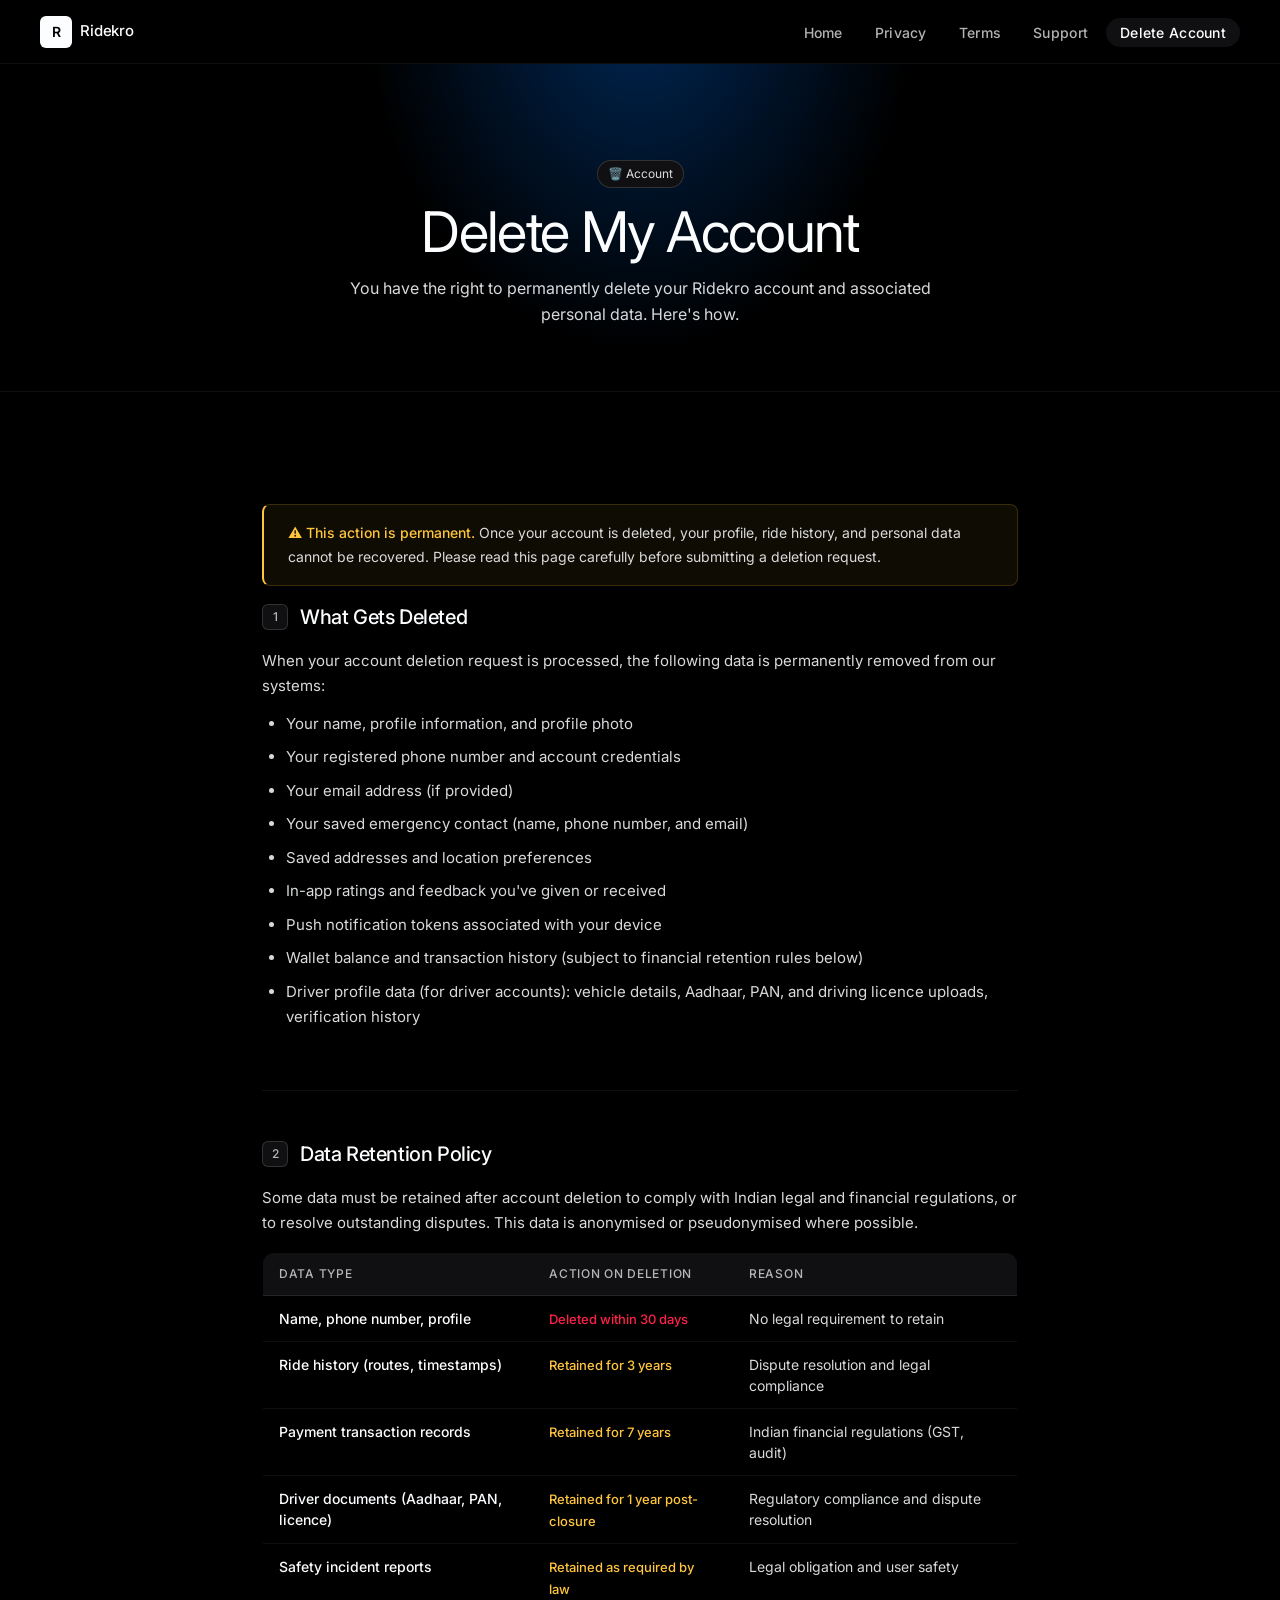
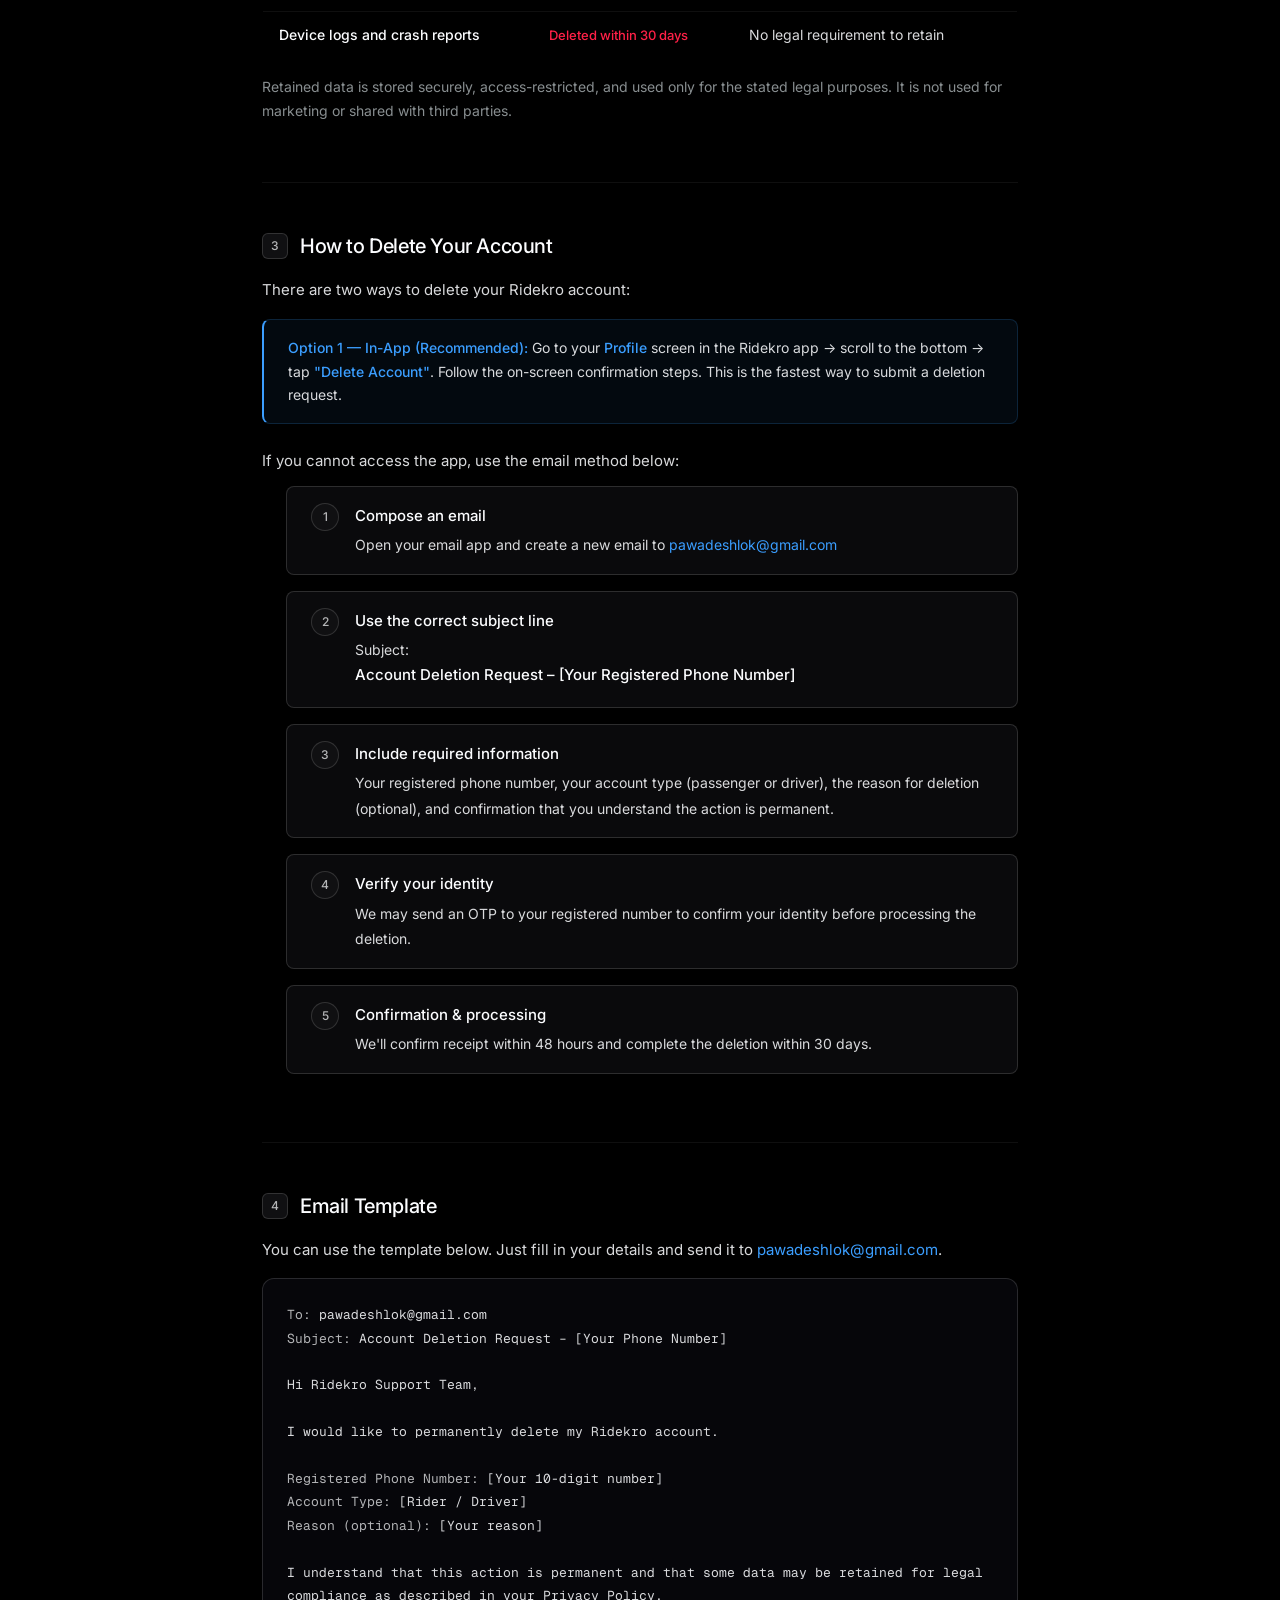
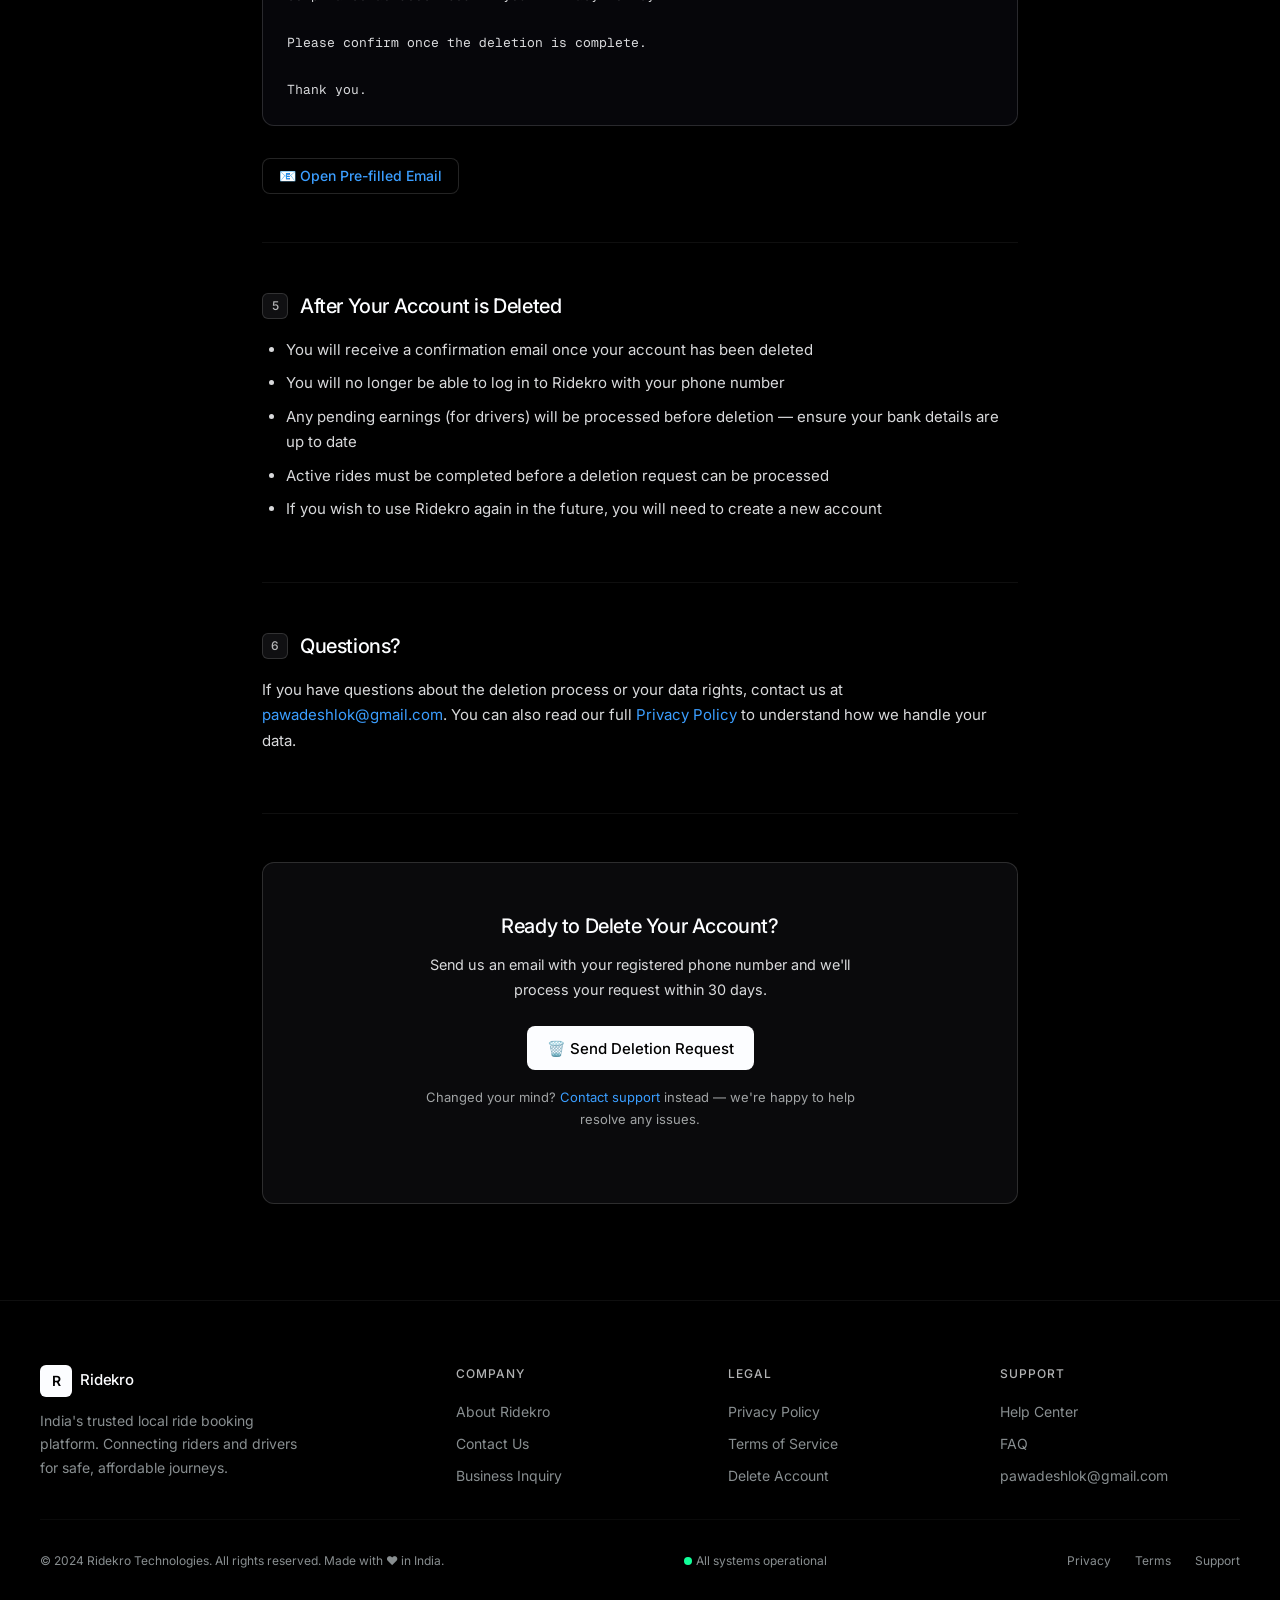
==== commit 1ed93968: "new design" ====
--- a/delete-account.html
+++ b/delete-account.html
@@ -7,157 +7,13 @@
   <meta name="description" content="Request permanent deletion of your Ridekro account and all associated personal data. Learn about our data removal and retention policy." />
   <meta name="robots" content="index, follow" />
   <meta name="author" content="Ridekro Technologies" />
-
   <meta property="og:type" content="website" />
   <meta property="og:title" content="Delete My Account – Ridekro" />
   <meta property="og:description" content="Request permanent deletion of your Ridekro account and personal data." />
   <meta property="og:url" content="https://ridekro.in/delete-account.html" />
   <meta property="og:site_name" content="Ridekro" />
-
   <link rel="canonical" href="https://ridekro.in/delete-account.html" />
   <link rel="stylesheet" href="style.css" />
-  <link rel="preconnect" href="https://fonts.googleapis.com" />
-  <link rel="preconnect" href="https://fonts.gstatic.com" crossorigin />
-  <link href="https://fonts.googleapis.com/css2?family=Inter:wght@400;500;600;700;800&display=swap" rel="stylesheet" />
-
-  <style>
-    .steps-list {
-      counter-reset: step-counter;
-      list-style: none;
-      padding: 0;
-      display: flex;
-      flex-direction: column;
-      gap: 1rem;
-    }
-
-    .steps-list li {
-      counter-increment: step-counter;
-      display: flex;
-      align-items: flex-start;
-      gap: 1rem;
-      background: var(--card-bg);
-      border: 1px solid var(--border);
-      border-radius: var(--radius-sm);
-      padding: 1.1rem 1.25rem;
-    }
-
-    .steps-list li::before {
-      content: counter(step-counter);
-      display: flex;
-      align-items: center;
-      justify-content: center;
-      width: 30px;
-      height: 30px;
-      min-width: 30px;
-      background: var(--green-muted);
-      border: 1px solid rgba(0, 200, 83, 0.3);
-      color: var(--green);
-      font-size: 0.8rem;
-      font-weight: 700;
-      border-radius: 50%;
-    }
-
-    .steps-list li .step-content strong {
-      display: block;
-      color: var(--white);
-      font-size: 0.95rem;
-      margin-bottom: 0.25rem;
-    }
-
-    .steps-list li .step-content span {
-      font-size: 0.875rem;
-      color: var(--text-secondary);
-      line-height: 1.6;
-    }
-
-    .retention-table {
-      width: 100%;
-      border-collapse: collapse;
-      margin-top: 1rem;
-      font-size: 0.875rem;
-    }
-
-    .retention-table th {
-      background: var(--navy-light);
-      color: var(--text-secondary);
-      font-weight: 600;
-      font-size: 0.8rem;
-      text-transform: uppercase;
-      letter-spacing: 0.5px;
-      padding: 0.75rem 1rem;
-      text-align: left;
-      border-bottom: 1px solid var(--border);
-    }
-
-    .retention-table td {
-      padding: 0.85rem 1rem;
-      color: var(--text-secondary);
-      border-bottom: 1px solid var(--border);
-      vertical-align: top;
-    }
-
-    .retention-table tr:last-child td {
-      border-bottom: none;
-    }
-
-    .retention-table td:first-child {
-      color: var(--text-primary);
-      font-weight: 500;
-    }
-
-    .retention-table .deleted-tag {
-      color: #ef5350;
-      font-weight: 600;
-      font-size: 0.8rem;
-    }
-
-    .retention-table .retained-tag {
-      color: #ff9800;
-      font-weight: 600;
-      font-size: 0.8rem;
-    }
-
-    .delete-cta-box {
-      background: linear-gradient(135deg, var(--card-bg) 0%, var(--navy-light) 100%);
-      border: 1px solid var(--border);
-      border-radius: var(--radius);
-      padding: 2.5rem;
-      text-align: center;
-    }
-
-    .delete-cta-box h3 {
-      font-size: 1.2rem;
-      font-weight: 700;
-      color: var(--white);
-      margin-bottom: 0.75rem;
-    }
-
-    .delete-cta-box p {
-      font-size: 0.9rem;
-      color: var(--text-secondary);
-      max-width: 480px;
-      margin: 0 auto 1.5rem;
-      line-height: 1.7;
-    }
-
-    .email-template {
-      background: var(--navy);
-      border: 1px solid var(--border);
-      border-radius: var(--radius-sm);
-      padding: 1.25rem;
-      text-align: left;
-      font-size: 0.85rem;
-      color: var(--text-secondary);
-      line-height: 1.8;
-      margin: 1.25rem 0;
-      font-family: 'Courier New', monospace;
-    }
-
-    .email-template .et-label {
-      color: var(--green);
-      font-weight: 600;
-    }
-  </style>
 </head>
 <body>
 
@@ -165,8 +21,8 @@
   <nav class="navbar" role="navigation" aria-label="Main navigation">
     <div class="nav-inner">
       <a href="index.html" class="nav-logo" aria-label="Ridekro Home">
-        <div class="nav-logo-icon" aria-hidden="true">R</div>
-        <span class="nav-logo-text">Ride<span>kro</span></span>
+        <div class="nav-logo-mark" aria-hidden="true">R</div>
+        <span class="nav-logo-text">Ridekro</span>
       </a>
       <ul class="nav-links" role="list">
         <li><a href="index.html">Home</a></li>
@@ -190,8 +46,8 @@
 
   <!-- PAGE HERO -->
   <section class="page-hero" aria-labelledby="page-title">
-    <div class="container">
-      <div class="page-hero-icon" aria-hidden="true">🗑️</div>
+    <div class="page-hero-inner">
+      <div class="badge-pill">🗑️ Account</div>
       <h1 id="page-title">Delete My Account</h1>
       <p>You have the right to permanently delete your Ridekro account and associated personal data. Here's how.</p>
     </div>
@@ -204,7 +60,6 @@
       <strong>⚠️ This action is permanent.</strong> Once your account is deleted, your profile, ride history, and personal data cannot be recovered. Please read this page carefully before submitting a deletion request.
     </div>
 
-    <!-- What Gets Deleted -->
     <div class="legal-section">
       <h2><span class="section-num" aria-hidden="true">1</span> What Gets Deleted</h2>
       <p>When your account deletion request is processed, the following data is permanently removed from our systems:</p>
@@ -221,12 +76,9 @@
       </ul>
     </div>
 
-    <!-- What Is Retained -->
     <div class="legal-section">
       <h2><span class="section-num" aria-hidden="true">2</span> Data Retention Policy</h2>
-      <p>
-        Some data must be retained after account deletion to comply with Indian legal and financial regulations, or to resolve outstanding disputes. This data is anonymised or pseudonymised where possible.
-      </p>
+      <p>Some data must be retained after account deletion to comply with Indian legal and financial regulations, or to resolve outstanding disputes. This data is anonymised or pseudonymised where possible.</p>
 
       <table class="retention-table" role="table" aria-label="Data retention schedule">
         <thead>
@@ -270,17 +122,16 @@
         </tbody>
       </table>
 
-      <p class="mt-2" style="font-size: 0.875rem; color: var(--text-muted);">
+      <p class="mt-2" style="font-size: 0.875rem; color: var(--ash);">
         Retained data is stored securely, access-restricted, and used only for the stated legal purposes. It is not used for marketing or shared with third parties.
       </p>
     </div>
 
-    <!-- How to Delete -->
     <div class="legal-section">
       <h2><span class="section-num" aria-hidden="true">3</span> How to Delete Your Account</h2>
       <p>There are two ways to delete your Ridekro account:</p>
 
-      <div class="highlight-box" style="margin-bottom: 1.5rem;">
+      <div class="highlight-box" style="margin-bottom: var(--sp-xl);">
         <strong>Option 1 — In-App (Recommended):</strong> Go to your <strong>Profile</strong> screen in the Ridekro app → scroll to the bottom → tap <strong>"Delete Account"</strong>. Follow the on-screen confirmation steps. This is the fastest way to submit a deletion request.
       </div>
 
@@ -320,7 +171,6 @@
       </ol>
     </div>
 
-    <!-- Email Template -->
     <div class="legal-section">
       <h2><span class="section-num" aria-hidden="true">4</span> Email Template</h2>
       <p>You can use the template below. Just fill in your details and send it to <a href="mailto:pawadeshlok@gmail.com">pawadeshlok@gmail.com</a>.</p>
@@ -343,7 +193,6 @@
       </a>
     </div>
 
-    <!-- After Deletion -->
     <div class="legal-section">
       <h2><span class="section-num" aria-hidden="true">5</span> After Your Account is Deleted</h2>
       <ul>
@@ -355,22 +204,18 @@
       </ul>
     </div>
 
-    <!-- Contact -->
     <div class="legal-section">
       <h2><span class="section-num" aria-hidden="true">6</span> Questions?</h2>
-      <p>
-        If you have questions about the deletion process or your data rights, contact us at <a href="mailto:pawadeshlok@gmail.com">pawadeshlok@gmail.com</a>. You can also read our full <a href="privacy-policy.html">Privacy Policy</a> to understand how we handle your data.
-      </p>
-    </div>
-
-    <!-- CTA Box -->
+      <p>If you have questions about the deletion process or your data rights, contact us at <a href="mailto:pawadeshlok@gmail.com">pawadeshlok@gmail.com</a>. You can also read our full <a href="privacy-policy.html">Privacy Policy</a> to understand how we handle your data.</p>
+    </div>
+
     <div class="delete-cta-box">
       <h3>Ready to Delete Your Account?</h3>
       <p>Send us an email with your registered phone number and we'll process your request within 30 days.</p>
-      <a href="mailto:pawadeshlok@gmail.com?subject=Account%20Deletion%20Request" class="btn btn-primary">
+      <a href="mailto:pawadeshlok@gmail.com?subject=Account%20Deletion%20Request" class="btn btn-primary btn-lg">
         🗑️ Send Deletion Request
       </a>
-      <p style="margin-top: 1rem; font-size: 0.8rem; color: var(--text-muted);">
+      <p style="margin-top: var(--sp-lg); font-size: 0.8125rem; color: var(--mute);">
         Changed your mind? <a href="support.html">Contact support</a> instead — we're happy to help resolve any issues.
       </p>
     </div>
@@ -383,8 +228,8 @@
       <div class="footer-top">
         <div class="footer-brand">
           <a href="index.html" class="nav-logo" aria-label="Ridekro Home">
-            <div class="nav-logo-icon" aria-hidden="true">R</div>
-            <span class="nav-logo-text">Ride<span>kro</span></span>
+            <div class="nav-logo-mark" aria-hidden="true">R</div>
+            <span class="nav-logo-text">Ridekro</span>
           </a>
           <p>India's trusted local ride booking platform. Connecting riders and drivers for safe, affordable journeys.</p>
         </div>
@@ -415,6 +260,10 @@
       </div>
       <div class="footer-bottom">
         <p>© 2024 Ridekro Technologies. All rights reserved. Made with ❤️ in India.</p>
+        <div class="footer-status">
+          <span class="status-dot" aria-hidden="true"></span>
+          All systems operational
+        </div>
         <div class="footer-bottom-links">
           <a href="privacy-policy.html">Privacy</a>
           <a href="terms.html">Terms</a>
--- a/style.css
+++ b/style.css
@@ -1,137 +1,276 @@
 /* ============================================
-   Ridekro Legal Pages - Shared Stylesheet
+   Ridekro – Design System (DESIGN.md)
+   Canvas: #000000 | Ink: #fcfdff
+   Fonts: Inter (UI) · Geist Mono (code)
    ============================================ */
 
+/* ── Google Fonts ── */
+@import url('https://fonts.googleapis.com/css2?family=Inter:wght@400;500;600&family=Geist+Mono:wght@400&display=swap');
+
+/* ── Design Tokens ── */
 :root {
-  --navy: #0a1628;
-  --navy-light: #112240;
-  --navy-mid: #1a3a5c;
-  --green: #00c853;
-  --green-light: #00e676;
-  --green-muted: #00c85320;
-  --white: #ffffff;
-  --off-white: #f4f7fb;
-  --text-primary: #e8edf5;
-  --text-secondary: #8fa3bf;
-  --text-dark: #1a2a3a;
-  --text-muted: #5a7a9a;
-  --border: #1e3a5a;
-  --card-bg: #0f1f35;
-  --shadow: 0 4px 24px rgba(0, 0, 0, 0.3);
-  --shadow-sm: 0 2px 8px rgba(0, 0, 0, 0.2);
-  --radius: 12px;
-  --radius-sm: 8px;
-  --transition: all 0.25s ease;
-  --font: 'Inter', 'Segoe UI', system-ui, -apple-system, sans-serif;
-}
-
-*, *::before, *::after {
-  box-sizing: border-box;
-  margin: 0;
-  padding: 0;
-}
-
-html {
-  scroll-behavior: smooth;
-  font-size: 16px;
-}
+  /* Colors */
+  --primary:          #fcfdff;
+  --primary-on:       #000000;
+  --ink:              #fcfdff;
+  --body-text:        rgba(252,253,255,0.86);
+  --charcoal:         rgba(252,253,255,0.70);
+  --mute:             #a1a4a5;
+  --ash:              #888e90;
+  --stone:            #464a4d;
+  --canvas:           #000000;
+  --surface-card:     #0a0a0c;
+  --surface-elevated: #101012;
+  --surface-deep:     #06060a;
+  --hairline:         rgba(255,255,255,0.06);
+  --hairline-strong:  rgba(255,255,255,0.14);
+  --divider-soft:     rgba(255,255,255,0.04);
+  --link:             #3b9eff;
+  --surface-light:    #f1f7fe;
+  --on-light:         #000000;
+  --on-light-mute:    rgba(0,0,51,0.70);
+
+  /* Accent */
+  --accent-orange:      #ff801f;
+  --accent-orange-glow: rgba(255,89,0,0.22);
+  --accent-yellow:      #ffc53d;
+  --accent-blue:        #3b9eff;
+  --accent-blue-glow:   rgba(0,117,255,0.34);
+  --accent-green:       #11ff99;
+  --accent-green-glow:  rgba(34,255,153,0.18);
+  --accent-red:         #ff2047;
+  --accent-red-glow:    rgba(255,32,71,0.34);
+
+  /* Rounded */
+  --r-none: 0px;
+  --r-xs:   4px;
+  --r-sm:   6px;
+  --r-md:   8px;
+  --r-lg:   12px;
+  --r-xl:   16px;
+  --r-full: 9999px;
+
+  /* Spacing */
+  --sp-xxs:     2px;
+  --sp-xs:      4px;
+  --sp-sm:      8px;
+  --sp-md:      12px;
+  --sp-lg:      16px;
+  --sp-xl:      24px;
+  --sp-xxl:     32px;
+  --sp-xxxl:    48px;
+  --sp-section: 96px;
+  --sp-band:    128px;
+
+  /* Typography */
+  --font-ui:   'Inter', system-ui, -apple-system, sans-serif;
+  --font-mono: 'Geist Mono', 'Fira Code', monospace;
+
+  /* Transitions */
+  --transition: all 0.2s ease;
+}
+
+/* ── Reset ── */
+*, *::before, *::after { box-sizing: border-box; margin: 0; padding: 0; }
+
+html { scroll-behavior: smooth; font-size: 16px; }
 
 body {
-  font-family: var(--font);
-  background-color: var(--navy);
-  color: var(--text-primary);
-  line-height: 1.7;
+  font-family: var(--font-ui);
+  background-color: var(--canvas);
+  color: var(--body-text);
+  line-height: 1.5;
   -webkit-font-smoothing: antialiased;
+  -moz-osx-font-smoothing: grayscale;
 }
 
 a {
-  color: var(--green);
+  color: var(--link);
   text-decoration: none;
   transition: var(--transition);
 }
-
-a:hover {
-  color: var(--green-light);
-  text-decoration: underline;
-}
-
-/* ============================================
-   NAVBAR
-   ============================================ */
-
+a:hover { opacity: 0.8; text-decoration: underline; }
+
+img { display: block; max-width: 100%; }
+
+/* ── Typography helpers ── */
+.t-display-xl {
+  font-family: var(--font-ui);
+  font-size: clamp(2.75rem, 6vw, 4.8rem);
+  font-weight: 400;
+  line-height: 1.0;
+  letter-spacing: -0.03em;
+  color: var(--ink);
+}
+
+.t-display-lg {
+  font-family: var(--font-ui);
+  font-size: clamp(2rem, 4vw, 3.5rem);
+  font-weight: 400;
+  line-height: 1.1;
+  letter-spacing: -0.04em;
+  color: var(--ink);
+}
+
+.t-heading-md {
+  font-family: var(--font-ui);
+  font-size: 1.5rem;
+  font-weight: 500;
+  line-height: 1.5;
+  letter-spacing: -0.025em;
+  color: var(--ink);
+}
+
+.t-heading-sm {
+  font-family: var(--font-ui);
+  font-size: 1.25rem;
+  font-weight: 500;
+  line-height: 1.3;
+  letter-spacing: -0.02em;
+  color: var(--ink);
+}
+
+.t-body-lg {
+  font-family: var(--font-ui);
+  font-size: 1.125rem;
+  font-weight: 400;
+  line-height: 1.5;
+  color: var(--body-text);
+}
+
+.t-body-sm {
+  font-family: var(--font-ui);
+  font-size: 0.875rem;
+  font-weight: 400;
+  line-height: 1.43;
+  color: var(--body-text);
+}
+
+.t-caption {
+  font-family: var(--font-ui);
+  font-size: 0.75rem;
+  font-weight: 400;
+  line-height: 1.5;
+  color: var(--charcoal);
+}
+
+.t-code {
+  font-family: var(--font-mono);
+  font-size: 0.8125rem;
+  font-weight: 400;
+  line-height: 1.6;
+}
+
+/* ── Layout ── */
+.container {
+  max-width: 1200px;
+  margin: 0 auto;
+  padding: 0 var(--sp-xxl);
+}
+
+.content-wrap {
+  max-width: 820px;
+  margin: 0 auto;
+  padding: var(--sp-section) var(--sp-xxl);
+}
+
+/* ── Navbar ── */
 .navbar {
   position: sticky;
   top: 0;
   z-index: 1000;
-  background: rgba(10, 22, 40, 0.95);
-  backdrop-filter: blur(12px);
-  -webkit-backdrop-filter: blur(12px);
-  border-bottom: 1px solid var(--border);
-  padding: 0 1.5rem;
+  background: rgba(0,0,0,0.88);
+  backdrop-filter: blur(16px);
+  -webkit-backdrop-filter: blur(16px);
+  border-bottom: 1px solid var(--hairline);
+  height: 64px;
+  display: flex;
+  align-items: center;
+  padding: 0 var(--sp-xxl);
 }
 
 .nav-inner {
-  max-width: 1100px;
+  max-width: 1200px;
+  width: 100%;
   margin: 0 auto;
   display: flex;
   align-items: center;
   justify-content: space-between;
-  height: 64px;
+  gap: var(--sp-xl);
 }
 
 .nav-logo {
   display: flex;
   align-items: center;
-  gap: 10px;
-  text-decoration: none;
-}
-
-.nav-logo-icon {
-  width: 36px;
-  height: 36px;
-  background: linear-gradient(135deg, var(--green), #00897b);
-  border-radius: 10px;
+  gap: var(--sp-sm);
+  text-decoration: none;
+  flex-shrink: 0;
+}
+
+.nav-logo-mark {
+  width: 32px;
+  height: 32px;
+  background: var(--primary);
+  border-radius: var(--r-sm);
   display: flex;
   align-items: center;
   justify-content: center;
-  font-size: 18px;
-  font-weight: 800;
-  color: var(--navy);
+  font-size: 0.875rem;
+  font-weight: 600;
+  color: var(--primary-on);
   flex-shrink: 0;
 }
 
 .nav-logo-text {
-  font-size: 1.25rem;
-  font-weight: 700;
-  color: var(--white);
-  letter-spacing: -0.3px;
-}
-
-.nav-logo-text span {
-  color: var(--green);
+  font-family: var(--font-ui);
+  font-size: 0.9375rem;
+  font-weight: 500;
+  color: var(--ink);
+  letter-spacing: -0.01em;
 }
 
 .nav-links {
   display: flex;
   align-items: center;
-  gap: 0.25rem;
+  gap: var(--sp-xs);
   list-style: none;
 }
 
 .nav-links a {
-  color: var(--text-secondary);
-  font-size: 0.9rem;
-  font-weight: 500;
-  padding: 0.5rem 0.85rem;
-  border-radius: var(--radius-sm);
+  font-family: var(--font-ui);
+  font-size: 0.875rem;
+  font-weight: 500;
+  color: var(--charcoal);
+  padding: 6px 14px;
+  border-radius: var(--r-full);
   text-decoration: none;
   transition: var(--transition);
+  letter-spacing: 0.02em;
 }
 
 .nav-links a:hover,
 .nav-links a.active {
-  color: var(--white);
-  background: var(--navy-light);
+  color: var(--ink);
+  background: var(--surface-elevated);
+  text-decoration: none;
+}
+
+/* nav CTA */
+.nav-cta {
+  background: var(--primary);
+  color: var(--primary-on) !important;
+  border-radius: var(--r-md) !important;
+  padding: 8px 16px !important;
+  height: 36px;
+  display: inline-flex;
+  align-items: center;
+  font-weight: 500 !important;
+  letter-spacing: 0 !important;
+}
+.nav-cta:hover {
+  background: var(--surface-light) !important;
+  color: var(--primary-on) !important;
+  opacity: 1 !important;
 }
 
 .nav-hamburger {
@@ -143,12 +282,11 @@
   border: none;
   background: none;
 }
-
 .nav-hamburger span {
   display: block;
-  width: 24px;
-  height: 2px;
-  background: var(--text-secondary);
+  width: 22px;
+  height: 1.5px;
+  background: var(--charcoal);
   border-radius: 2px;
   transition: var(--transition);
 }
@@ -156,236 +294,592 @@
 .nav-mobile {
   display: none;
   flex-direction: column;
-  background: var(--navy-light);
-  border-top: 1px solid var(--border);
-  padding: 1rem 1.5rem;
-  gap: 0.25rem;
-}
-
-.nav-mobile.open {
-  display: flex;
-}
-
+  background: var(--surface-card);
+  border-bottom: 1px solid var(--hairline);
+  padding: var(--sp-lg) var(--sp-xxl);
+  gap: var(--sp-xs);
+}
+.nav-mobile.open { display: flex; }
 .nav-mobile a {
-  color: var(--text-secondary);
-  font-size: 0.95rem;
-  font-weight: 500;
-  padding: 0.6rem 0.75rem;
-  border-radius: var(--radius-sm);
+  font-size: 0.9375rem;
+  font-weight: 500;
+  color: var(--charcoal);
+  padding: 10px 14px;
+  border-radius: var(--r-md);
   text-decoration: none;
   transition: var(--transition);
 }
-
-.nav-mobile a:hover {
-  color: var(--white);
-  background: var(--border);
-}
-
-/* ============================================
-   HERO SECTION
-   ============================================ */
-
+.nav-mobile a:hover { color: var(--ink); background: var(--surface-elevated); }
+
+/* ── Buttons ── */
+.btn {
+  display: inline-flex;
+  align-items: center;
+  justify-content: center;
+  gap: var(--sp-sm);
+  height: 36px;
+  padding: 8px 16px;
+  border-radius: var(--r-md);
+  font-family: var(--font-ui);
+  font-size: 0.875rem;
+  font-weight: 500;
+  line-height: 1.43;
+  cursor: pointer;
+  text-decoration: none;
+  border: none;
+  transition: var(--transition);
+  white-space: nowrap;
+}
+
+.btn-primary {
+  background: var(--primary);
+  color: var(--primary-on);
+}
+.btn-primary:hover {
+  background: var(--surface-light);
+  color: var(--primary-on);
+  text-decoration: none;
+  opacity: 1;
+}
+
+.btn-ghost {
+  background: var(--surface-elevated);
+  color: var(--ink);
+  border: 1px solid var(--hairline-strong);
+}
+.btn-ghost:hover {
+  background: #1a1a1e;
+  color: var(--ink);
+  text-decoration: none;
+  opacity: 1;
+}
+
+.btn-outline {
+  background: var(--canvas);
+  color: var(--ink);
+  border: 1px solid var(--hairline-strong);
+}
+.btn-outline:hover {
+  background: var(--surface-card);
+  color: var(--ink);
+  text-decoration: none;
+  opacity: 1;
+}
+
+.btn-lg {
+  height: 44px;
+  padding: 10px 20px;
+  font-size: 0.9375rem;
+}
+
+/* ── Badge pill ── */
+.badge-pill {
+  display: inline-flex;
+  align-items: center;
+  gap: var(--sp-xs);
+  background: var(--surface-elevated);
+  color: var(--body-text);
+  font-size: 0.75rem;
+  font-weight: 400;
+  padding: 4px 10px;
+  border-radius: var(--r-full);
+  border: 1px solid var(--hairline-strong);
+  letter-spacing: 0;
+}
+
+/* ── Status dot ── */
+.status-dot {
+  display: inline-block;
+  width: 8px;
+  height: 8px;
+  border-radius: var(--r-full);
+  background: var(--accent-green);
+  flex-shrink: 0;
+}
+
+/* ── Section label ── */
+.section-label {
+  display: inline-block;
+  font-size: 0.75rem;
+  font-weight: 500;
+  color: var(--charcoal);
+  letter-spacing: 0.08em;
+  text-transform: uppercase;
+  margin-bottom: var(--sp-md);
+}
+
+/* ── Section header ── */
+.section-header {
+  text-align: center;
+  margin-bottom: var(--sp-xxxl);
+}
+.section-header h2 {
+  font-family: var(--font-ui);
+  font-size: clamp(1.75rem, 3.5vw, 2.5rem);
+  font-weight: 400;
+  line-height: 1.1;
+  letter-spacing: -0.03em;
+  color: var(--ink);
+  margin-bottom: var(--sp-md);
+}
+.section-header p {
+  font-size: 1rem;
+  color: var(--body-text);
+  max-width: 520px;
+  margin: 0 auto;
+  line-height: 1.6;
+}
+
+/* ── Hero stripe ── */
 .hero {
-  background: linear-gradient(135deg, var(--navy) 0%, var(--navy-light) 50%, #0d2137 100%);
-  padding: 5rem 1.5rem 4rem;
+  background: var(--canvas);
+  padding: var(--sp-band) var(--sp-xxl);
   text-align: center;
   position: relative;
   overflow: hidden;
 }
 
+/* atmospheric glow — orange for hero */
 .hero::before {
   content: '';
   position: absolute;
-  top: -50%;
+  top: -120px;
+  left: 50%;
+  transform: translateX(-50%);
+  width: 800px;
+  height: 600px;
+  background: radial-gradient(ellipse at top, var(--accent-orange-glow) 0%, transparent 65%);
+  pointer-events: none;
+}
+
+.hero-inner {
+  position: relative;
+  z-index: 1;
+  max-width: 760px;
+  margin: 0 auto;
+}
+
+.hero h1 {
+  font-family: var(--font-ui);
+  font-size: clamp(2.75rem, 7vw, 6rem);
+  font-weight: 400;
+  line-height: 1.0;
+  letter-spacing: -0.03em;
+  color: var(--ink);
+  margin: var(--sp-xl) 0 var(--sp-xl);
+}
+
+.hero h1 em {
+  font-style: normal;
+  color: var(--ink);
+}
+
+.hero-sub {
+  font-size: 1.125rem;
+  color: var(--body-text);
+  max-width: 520px;
+  margin: 0 auto var(--sp-xxl);
+  line-height: 1.6;
+}
+
+.hero-cta-group {
+  display: flex;
+  gap: var(--sp-md);
+  justify-content: center;
+  flex-wrap: wrap;
+  margin-bottom: var(--sp-xxxl);
+}
+
+/* ── Stats row ── */
+.hero-stats {
+  display: flex;
+  justify-content: center;
+  gap: var(--sp-xxxl);
+  flex-wrap: wrap;
+  padding-top: var(--sp-xxxl);
+  border-top: 1px solid var(--hairline);
+}
+
+.stat-item { text-align: center; }
+
+.stat-num {
+  display: block;
+  font-family: var(--font-ui);
+  font-size: 1.75rem;
+  font-weight: 400;
+  line-height: 1.0;
+  letter-spacing: -0.03em;
+  color: var(--ink);
+  margin-bottom: var(--sp-xs);
+}
+
+.stat-label {
+  font-size: 0.75rem;
+  font-weight: 400;
+  color: var(--mute);
+  letter-spacing: 0.04em;
+  text-transform: uppercase;
+}
+
+/* ── Page hero (inner pages) ── */
+.page-hero {
+  background: var(--canvas);
+  padding: var(--sp-section) var(--sp-xxl) var(--sp-xxxl);
+  text-align: center;
+  position: relative;
+  overflow: hidden;
+  border-bottom: 1px solid var(--hairline);
+}
+
+.page-hero::before {
+  content: '';
+  position: absolute;
+  top: -80px;
   left: 50%;
   transform: translateX(-50%);
   width: 600px;
-  height: 600px;
-  background: radial-gradient(circle, rgba(0, 200, 83, 0.08) 0%, transparent 70%);
+  height: 400px;
+  background: radial-gradient(ellipse at top, var(--accent-blue-glow) 0%, transparent 65%);
   pointer-events: none;
 }
 
-.hero-badge {
+.page-hero-inner {
+  position: relative;
+  z-index: 1;
+  max-width: 640px;
+  margin: 0 auto;
+}
+
+.page-hero h1 {
+  font-family: var(--font-ui);
+  font-size: clamp(2rem, 5vw, 3.5rem);
+  font-weight: 400;
+  line-height: 1.0;
+  letter-spacing: -0.03em;
+  color: var(--ink);
+  margin: var(--sp-lg) 0 var(--sp-lg);
+}
+
+.page-hero p {
+  font-size: 1rem;
+  color: var(--body-text);
+  line-height: 1.6;
+  margin-bottom: var(--sp-lg);
+}
+
+.last-updated {
   display: inline-flex;
   align-items: center;
-  gap: 6px;
-  background: var(--green-muted);
-  border: 1px solid rgba(0, 200, 83, 0.3);
-  color: var(--green);
-  font-size: 0.8rem;
-  font-weight: 600;
-  padding: 0.35rem 0.9rem;
-  border-radius: 100px;
-  margin-bottom: 1.5rem;
-  letter-spacing: 0.5px;
-  text-transform: uppercase;
-}
-
-.hero h1 {
-  font-size: clamp(2rem, 5vw, 3.25rem);
-  font-weight: 800;
-  color: var(--white);
-  line-height: 1.2;
-  letter-spacing: -0.5px;
-  margin-bottom: 1.25rem;
-}
-
-.hero h1 .highlight {
-  color: var(--green);
-}
-
-.hero p {
-  font-size: 1.1rem;
-  color: var(--text-secondary);
-  max-width: 580px;
-  margin: 0 auto 2rem;
-  line-height: 1.7;
-}
-
-.hero-meta {
-  font-size: 0.85rem;
-  color: var(--text-muted);
-  margin-top: 1rem;
-}
-
-/* Page hero (for inner pages) */
-.page-hero {
-  background: linear-gradient(135deg, var(--navy) 0%, var(--navy-light) 100%);
-  padding: 3.5rem 1.5rem 3rem;
-  text-align: center;
-  border-bottom: 1px solid var(--border);
+  gap: var(--sp-xs);
+  font-size: 0.75rem;
+  color: var(--mute);
+  background: var(--surface-card);
+  border: 1px solid var(--hairline-strong);
+  padding: 4px 12px;
+  border-radius: var(--r-full);
+}
+
+/* ── Feature cards ── */
+.feature-card {
+  background: var(--surface-card);
+  border: 1px solid var(--hairline-strong);
+  border-radius: var(--r-lg);
+  padding: var(--sp-xxl);
+  transition: var(--transition);
+}
+
+.feature-card:hover {
+  border-color: rgba(255,255,255,0.22);
+}
+
+.card-icon {
+  font-size: 1.5rem;
+  margin-bottom: var(--sp-lg);
+  display: block;
+}
+
+.feature-card h3 {
+  font-family: var(--font-ui);
+  font-size: 1rem;
+  font-weight: 500;
+  color: var(--ink);
+  margin-bottom: var(--sp-sm);
+  letter-spacing: -0.01em;
+}
+
+.feature-card p {
+  font-size: 0.875rem;
+  color: var(--body-text);
+  line-height: 1.6;
+}
+
+/* ── Grids ── */
+.grid-2 {
+  display: grid;
+  grid-template-columns: repeat(auto-fit, minmax(300px, 1fr));
+  gap: var(--sp-lg);
+}
+
+.grid-3 {
+  display: grid;
+  grid-template-columns: repeat(3, 1fr);
+  gap: var(--sp-lg);
+}
+
+.grid-4 {
+  display: grid;
+  grid-template-columns: repeat(4, 1fr);
+  gap: var(--sp-lg);
+}
+
+/* ── Sections ── */
+.section {
+  padding: var(--sp-section) var(--sp-xxl);
   position: relative;
   overflow: hidden;
 }
 
-.page-hero::before {
+/* atmospheric glow variants */
+.section-glow-blue::before {
   content: '';
   position: absolute;
-  top: -30%;
-  right: -10%;
-  width: 400px;
+  top: -100px;
+  left: 50%;
+  transform: translateX(-50%);
+  width: 700px;
+  height: 500px;
+  background: radial-gradient(ellipse at top, var(--accent-blue-glow) 0%, transparent 65%);
+  pointer-events: none;
+}
+
+.section-glow-green::before {
+  content: '';
+  position: absolute;
+  top: -100px;
+  left: 50%;
+  transform: translateX(-50%);
+  width: 700px;
+  height: 500px;
+  background: radial-gradient(ellipse at top, var(--accent-green-glow) 0%, transparent 65%);
+  pointer-events: none;
+}
+
+.section-glow-orange::before {
+  content: '';
+  position: absolute;
+  top: -100px;
+  left: 50%;
+  transform: translateX(-50%);
+  width: 700px;
+  height: 500px;
+  background: radial-gradient(ellipse at top, var(--accent-orange-glow) 0%, transparent 65%);
+  pointer-events: none;
+}
+
+.section-inner {
+  position: relative;
+  z-index: 1;
+}
+
+/* ── Legal link cards ── */
+.legal-link-card {
+  background: var(--surface-card);
+  border: 1px solid var(--hairline-strong);
+  border-radius: var(--r-lg);
+  padding: var(--sp-xxl);
+  display: flex;
+  align-items: flex-start;
+  gap: var(--sp-lg);
+  text-decoration: none;
+  transition: var(--transition);
+}
+
+.legal-link-card:hover {
+  border-color: rgba(255,255,255,0.22);
+  text-decoration: none;
+  opacity: 1;
+}
+
+.llc-icon {
+  font-size: 1.25rem;
+  flex-shrink: 0;
+  margin-top: 2px;
+}
+
+.llc-body h3 {
+  font-size: 1rem;
+  font-weight: 500;
+  color: var(--ink);
+  margin-bottom: var(--sp-xs);
+  letter-spacing: -0.01em;
+}
+
+.llc-body p {
+  font-size: 0.875rem;
+  color: var(--body-text);
+  line-height: 1.6;
+}
+
+.llc-arrow {
+  margin-left: auto;
+  color: var(--stone);
+  font-size: 1rem;
+  flex-shrink: 0;
+  align-self: center;
+  transition: var(--transition);
+}
+
+.legal-link-card:hover .llc-arrow {
+  color: var(--ink);
+  transform: translateX(3px);
+}
+
+/* ── Trust badges ── */
+.trust-badge {
+  background: var(--surface-card);
+  border: 1px solid var(--hairline-strong);
+  border-radius: var(--r-lg);
+  padding: var(--sp-xl) var(--sp-xxl);
+  display: flex;
+  align-items: flex-start;
+  gap: var(--sp-md);
+}
+
+.tb-icon { font-size: 1.25rem; flex-shrink: 0; margin-top: 2px; }
+
+.tb-text {
+  font-size: 0.875rem;
+  color: var(--body-text);
+  line-height: 1.5;
+}
+
+.tb-text strong {
+  display: block;
+  font-size: 0.9375rem;
+  font-weight: 500;
+  color: var(--ink);
+  margin-bottom: 2px;
+}
+
+/* ── App CTA section ── */
+.app-cta-section {
+  padding: var(--sp-section) var(--sp-xxl);
+  text-align: center;
+  position: relative;
+  overflow: hidden;
+  border-top: 1px solid var(--hairline);
+}
+
+.app-cta-section::before {
+  content: '';
+  position: absolute;
+  top: -80px;
+  left: 50%;
+  transform: translateX(-50%);
+  width: 600px;
   height: 400px;
-  background: radial-gradient(circle, rgba(0, 200, 83, 0.06) 0%, transparent 70%);
+  background: radial-gradient(ellipse at top, var(--accent-green-glow) 0%, transparent 65%);
   pointer-events: none;
 }
 
-.page-hero-icon {
-  font-size: 2.5rem;
-  margin-bottom: 1rem;
-}
-
-.page-hero h1 {
-  font-size: clamp(1.75rem, 4vw, 2.5rem);
-  font-weight: 800;
-  color: var(--white);
-  margin-bottom: 0.75rem;
-  letter-spacing: -0.3px;
-}
-
-.page-hero p {
+.app-cta-section h2 {
+  font-family: var(--font-ui);
+  font-size: clamp(1.75rem, 4vw, 3rem);
+  font-weight: 400;
+  line-height: 1.0;
+  letter-spacing: -0.03em;
+  color: var(--ink);
+  margin-bottom: var(--sp-lg);
+}
+
+.app-cta-section p {
   font-size: 1rem;
-  color: var(--text-secondary);
-  max-width: 520px;
-  margin: 0 auto;
-}
-
-.page-hero .last-updated {
-  display: inline-block;
-  margin-top: 1rem;
-  font-size: 0.8rem;
-  color: var(--text-muted);
-  background: var(--navy-light);
-  padding: 0.3rem 0.8rem;
-  border-radius: 100px;
-  border: 1px solid var(--border);
-}
-
-/* ============================================
-   LAYOUT & CONTAINERS
-   ============================================ */
-
-.container {
-  max-width: 1100px;
-  margin: 0 auto;
-  padding: 0 1.5rem;
-}
-
-.content-wrap {
-  max-width: 820px;
-  margin: 0 auto;
-  padding: 3rem 1.5rem 4rem;
-}
-
-.section {
-  padding: 4rem 1.5rem;
-}
-
-.section-alt {
-  background: var(--navy-light);
-}
-
-/* ============================================
-   CARDS & GRIDS
-   ============================================ */
-
-.card {
-  background: var(--card-bg);
-  border: 1px solid var(--border);
-  border-radius: var(--radius);
-  padding: 1.75rem;
+  color: var(--body-text);
+  max-width: 440px;
+  margin: 0 auto var(--sp-xxl);
+  line-height: 1.6;
+}
+
+.store-badges {
+  display: flex;
+  gap: var(--sp-md);
+  justify-content: center;
+  flex-wrap: wrap;
+}
+
+.store-badge {
+  display: inline-flex;
+  align-items: center;
+  gap: var(--sp-sm);
+  background: var(--surface-card);
+  border: 1px solid var(--hairline-strong);
+  border-radius: var(--r-md);
+  padding: 10px 18px;
+  color: var(--ink);
+  font-size: 0.875rem;
+  font-weight: 500;
+  text-decoration: none;
   transition: var(--transition);
-}
-
-.card:hover {
-  border-color: rgba(0, 200, 83, 0.3);
-  transform: translateY(-2px);
-  box-shadow: var(--shadow);
-}
-
-.card-icon {
-  font-size: 1.75rem;
-  margin-bottom: 1rem;
-}
-
-.card h3 {
-  font-size: 1.05rem;
-  font-weight: 700;
-  color: var(--white);
-  margin-bottom: 0.5rem;
-}
-
-.card p {
-  font-size: 0.9rem;
-  color: var(--text-secondary);
+  height: 44px;
+}
+
+.store-badge:hover {
+  border-color: rgba(255,255,255,0.22);
+  color: var(--ink);
+  text-decoration: none;
+  opacity: 1;
+}
+
+.sb-icon { font-size: 1.1rem; }
+
+/* ── Contact cards ── */
+.contact-card {
+  background: var(--surface-card);
+  border: 1px solid var(--hairline-strong);
+  border-radius: var(--r-lg);
+  padding: var(--sp-xxl);
+  text-align: center;
+  transition: var(--transition);
+}
+
+.contact-card:hover { border-color: rgba(255,255,255,0.22); }
+
+.contact-icon { font-size: 1.5rem; margin-bottom: var(--sp-lg); display: block; }
+
+.contact-card h3 {
+  font-size: 1rem;
+  font-weight: 500;
+  color: var(--ink);
+  margin-bottom: var(--sp-sm);
+  letter-spacing: -0.01em;
+}
+
+.contact-card p {
+  font-size: 0.875rem;
+  color: var(--body-text);
+  margin-bottom: var(--sp-xl);
   line-height: 1.6;
 }
 
-.grid-2 {
-  display: grid;
-  grid-template-columns: repeat(auto-fit, minmax(280px, 1fr));
-  gap: 1.25rem;
-}
-
-.grid-3 {
-  display: grid;
-  grid-template-columns: repeat(auto-fit, minmax(240px, 1fr));
-  gap: 1.25rem;
-}
-
-.grid-4 {
-  display: grid;
-  grid-template-columns: repeat(auto-fit, minmax(200px, 1fr));
-  gap: 1rem;
-}
-
-/* ============================================
-   LEGAL CONTENT STYLES
-   ============================================ */
-
+.response-time {
+  display: inline-flex;
+  align-items: center;
+  gap: var(--sp-xs);
+  font-size: 0.75rem;
+  font-weight: 400;
+  color: var(--accent-green);
+  background: rgba(17,255,153,0.08);
+  border: 1px solid rgba(17,255,153,0.2);
+  padding: 3px 10px;
+  border-radius: var(--r-full);
+  margin-top: var(--sp-md);
+}
+
+/* ── Legal content ── */
 .legal-section {
-  margin-bottom: 2.75rem;
-  padding-bottom: 2.75rem;
-  border-bottom: 1px solid var(--border);
+  margin-bottom: var(--sp-xxxl);
+  padding-bottom: var(--sp-xxxl);
+  border-bottom: 1px solid var(--hairline);
 }
 
 .legal-section:last-child {
@@ -394,457 +888,587 @@
 }
 
 .legal-section h2 {
-  font-size: 1.3rem;
-  font-weight: 700;
-  color: var(--white);
-  margin-bottom: 1rem;
-  display: flex;
-  align-items: center;
-  gap: 0.6rem;
-}
-
-.legal-section h2 .section-num {
+  font-family: var(--font-ui);
+  font-size: 1.25rem;
+  font-weight: 500;
+  color: var(--ink);
+  margin-bottom: var(--sp-lg);
+  letter-spacing: -0.02em;
+  display: flex;
+  align-items: center;
+  gap: var(--sp-md);
+}
+
+.section-num {
   display: inline-flex;
   align-items: center;
   justify-content: center;
-  width: 28px;
-  height: 28px;
-  background: var(--green-muted);
-  border: 1px solid rgba(0, 200, 83, 0.3);
-  color: var(--green);
+  width: 26px;
+  height: 26px;
+  background: var(--surface-elevated);
+  border: 1px solid var(--hairline-strong);
+  color: var(--charcoal);
   font-size: 0.75rem;
-  font-weight: 700;
-  border-radius: 6px;
+  font-weight: 500;
+  border-radius: var(--r-sm);
   flex-shrink: 0;
 }
 
 .legal-section h3 {
-  font-size: 1rem;
-  font-weight: 600;
-  color: var(--text-primary);
-  margin: 1.25rem 0 0.6rem;
+  font-size: 0.9375rem;
+  font-weight: 500;
+  color: var(--ink);
+  margin: var(--sp-xl) 0 var(--sp-sm);
+  letter-spacing: -0.01em;
 }
 
 .legal-section p {
-  color: var(--text-secondary);
-  font-size: 0.95rem;
-  margin-bottom: 0.85rem;
-  line-height: 1.75;
+  font-size: 0.9375rem;
+  color: var(--body-text);
+  margin-bottom: var(--sp-md);
+  line-height: 1.7;
 }
 
 .legal-section ul,
 .legal-section ol {
-  color: var(--text-secondary);
-  font-size: 0.95rem;
-  padding-left: 1.5rem;
-  margin-bottom: 0.85rem;
+  font-size: 0.9375rem;
+  color: var(--body-text);
+  padding-left: var(--sp-xl);
+  margin-bottom: var(--sp-md);
 }
 
 .legal-section li {
-  margin-bottom: 0.45rem;
+  margin-bottom: var(--sp-sm);
   line-height: 1.7;
 }
 
 .legal-section strong {
-  color: var(--text-primary);
-  font-weight: 600;
-}
-
+  color: var(--ink);
+  font-weight: 500;
+}
+
+.legal-section a {
+  color: var(--link);
+}
+
+/* ── Info boxes ── */
 .highlight-box {
-  background: var(--green-muted);
-  border: 1px solid rgba(0, 200, 83, 0.25);
-  border-left: 3px solid var(--green);
-  border-radius: var(--radius-sm);
-  padding: 1rem 1.25rem;
-  margin: 1rem 0;
-  font-size: 0.9rem;
-  color: var(--text-secondary);
-}
-
-.highlight-box strong {
-  color: var(--green);
-}
+  background: rgba(59,158,255,0.06);
+  border: 1px solid rgba(59,158,255,0.18);
+  border-left: 2px solid var(--accent-blue);
+  border-radius: var(--r-md);
+  padding: var(--sp-lg) var(--sp-xl);
+  margin: var(--sp-lg) 0;
+  font-size: 0.875rem;
+  color: var(--body-text);
+  line-height: 1.7;
+}
+
+.highlight-box strong { color: var(--accent-blue); font-weight: 500; }
 
 .warning-box {
-  background: rgba(255, 152, 0, 0.08);
-  border: 1px solid rgba(255, 152, 0, 0.25);
-  border-left: 3px solid #ff9800;
-  border-radius: var(--radius-sm);
-  padding: 1rem 1.25rem;
-  margin: 1rem 0;
-  font-size: 0.9rem;
-  color: var(--text-secondary);
-}
-
-/* ============================================
-   BUTTONS
-   ============================================ */
-
-.btn {
-  display: inline-flex;
-  align-items: center;
-  gap: 8px;
-  padding: 0.75rem 1.5rem;
-  border-radius: var(--radius-sm);
-  font-size: 0.95rem;
-  font-weight: 600;
-  cursor: pointer;
-  transition: var(--transition);
-  text-decoration: none;
-  border: none;
-}
-
-.btn-primary {
-  background: var(--green);
-  color: var(--navy);
-}
-
-.btn-primary:hover {
-  background: var(--green-light);
-  color: var(--navy);
-  text-decoration: none;
-  transform: translateY(-1px);
-  box-shadow: 0 4px 16px rgba(0, 200, 83, 0.35);
-}
-
-.btn-outline {
-  background: transparent;
-  color: var(--green);
-  border: 1.5px solid var(--green);
-}
-
-.btn-outline:hover {
-  background: var(--green-muted);
-  color: var(--green-light);
-  text-decoration: none;
-}
-
-.btn-ghost {
-  background: var(--navy-light);
-  color: var(--text-secondary);
-  border: 1px solid var(--border);
-}
-
-.btn-ghost:hover {
-  color: var(--white);
-  border-color: var(--text-muted);
-  text-decoration: none;
-}
-
-/* ============================================
-   SECTION HEADERS
-   ============================================ */
-
-.section-header {
-  text-align: center;
-  margin-bottom: 2.5rem;
-}
-
-.section-header h2 {
-  font-size: clamp(1.5rem, 3vw, 2rem);
-  font-weight: 800;
-  color: var(--white);
-  margin-bottom: 0.75rem;
-  letter-spacing: -0.3px;
-}
-
-.section-header p {
-  font-size: 1rem;
-  color: var(--text-secondary);
-  max-width: 520px;
-  margin: 0 auto;
-}
-
-.section-label {
-  display: inline-block;
-  font-size: 0.75rem;
-  font-weight: 700;
-  color: var(--green);
-  text-transform: uppercase;
-  letter-spacing: 1px;
-  margin-bottom: 0.6rem;
-}
-
-/* ============================================
-   FAQ ACCORDION
-   ============================================ */
-
+  background: rgba(255,197,61,0.06);
+  border: 1px solid rgba(255,197,61,0.18);
+  border-left: 2px solid var(--accent-yellow);
+  border-radius: var(--r-md);
+  padding: var(--sp-lg) var(--sp-xl);
+  margin: var(--sp-lg) 0;
+  font-size: 0.875rem;
+  color: var(--body-text);
+  line-height: 1.7;
+}
+
+.warning-box strong { color: var(--accent-yellow); font-weight: 500; }
+
+/* ── FAQ ── */
 .faq-item {
-  background: var(--card-bg);
-  border: 1px solid var(--border);
-  border-radius: var(--radius-sm);
-  margin-bottom: 0.75rem;
+  background: var(--surface-card);
+  border: 1px solid var(--hairline-strong);
+  border-radius: var(--r-md);
+  margin-bottom: var(--sp-sm);
   overflow: hidden;
   transition: var(--transition);
 }
 
-.faq-item:hover {
-  border-color: rgba(0, 200, 83, 0.25);
-}
+.faq-item:hover { border-color: rgba(255,255,255,0.18); }
 
 .faq-question {
   width: 100%;
   background: none;
   border: none;
-  padding: 1.1rem 1.25rem;
+  padding: var(--sp-lg) var(--sp-xl);
   display: flex;
   align-items: center;
   justify-content: space-between;
   cursor: pointer;
   text-align: left;
-  color: var(--text-primary);
-  font-size: 0.95rem;
-  font-weight: 600;
-  font-family: var(--font);
-  gap: 1rem;
+  color: var(--ink);
+  font-family: var(--font-ui);
+  font-size: 0.9375rem;
+  font-weight: 500;
+  gap: var(--sp-lg);
   transition: var(--transition);
 }
 
-.faq-question:hover {
-  color: var(--white);
-}
-
 .faq-icon {
-  color: var(--green);
-  font-size: 1.1rem;
+  color: var(--charcoal);
+  font-size: 1rem;
   flex-shrink: 0;
-  transition: transform 0.25s ease;
-}
-
-.faq-item.open .faq-icon {
-  transform: rotate(45deg);
-}
+  transition: transform 0.2s ease;
+  font-style: normal;
+}
+
+.faq-item.open .faq-icon { transform: rotate(45deg); }
 
 .faq-answer {
   display: none;
-  padding: 0 1.25rem 1.1rem;
-  color: var(--text-secondary);
+  padding: 0 var(--sp-xl) var(--sp-lg);
+  color: var(--body-text);
   font-size: 0.9rem;
   line-height: 1.7;
-  border-top: 1px solid var(--border);
-  padding-top: 1rem;
-}
-
-.faq-item.open .faq-answer {
+  border-top: 1px solid var(--hairline);
+  padding-top: var(--sp-lg);
+}
+
+.faq-item.open .faq-answer { display: block; }
+
+.faq-category-label {
+  font-size: 0.75rem;
+  font-weight: 500;
+  color: var(--charcoal);
+  text-transform: uppercase;
+  letter-spacing: 0.08em;
+  margin: var(--sp-xl) 0 var(--sp-md);
+}
+
+/* ── Support form ── */
+.issue-form {
+  background: var(--surface-card);
+  border: 1px solid var(--hairline-strong);
+  border-radius: var(--r-lg);
+  padding: var(--sp-xxl);
+}
+
+.issue-form h3 {
+  font-size: 1rem;
+  font-weight: 500;
+  color: var(--ink);
+  margin-bottom: var(--sp-sm);
+}
+
+.issue-form p {
+  font-size: 0.875rem;
+  color: var(--body-text);
+  margin-bottom: var(--sp-xl);
+  line-height: 1.6;
+}
+
+.form-group { margin-bottom: var(--sp-lg); }
+
+.form-group label {
   display: block;
-}
-
-/* ============================================
-   CONTACT / SUPPORT CARDS
-   ============================================ */
-
-.contact-card {
-  background: var(--card-bg);
-  border: 1px solid var(--border);
-  border-radius: var(--radius);
-  padding: 2rem;
+  font-size: 0.8125rem;
+  font-weight: 500;
+  color: var(--charcoal);
+  margin-bottom: var(--sp-xs);
+}
+
+.form-group input,
+.form-group select,
+.form-group textarea {
+  width: 100%;
+  background: var(--surface-deep);
+  border: 1px solid var(--hairline-strong);
+  border-radius: var(--r-md);
+  padding: 10px 14px;
+  color: var(--ink);
+  font-size: 0.875rem;
+  font-family: var(--font-ui);
+  transition: var(--transition);
+  outline: none;
+  height: 40px;
+}
+
+.form-group textarea { height: auto; min-height: 110px; resize: vertical; }
+
+.form-group input:focus,
+.form-group select:focus,
+.form-group textarea:focus {
+  border-color: var(--ink);
+}
+
+.form-group select option { background: var(--surface-card); }
+
+.form-note {
+  font-size: 0.8125rem;
+  color: var(--mute);
+  margin-top: var(--sp-md);
+  line-height: 1.5;
+}
+
+/* ── Business section ── */
+.business-section {
+  background: var(--surface-card);
+  border: 1px solid var(--hairline-strong);
+  border-radius: var(--r-lg);
+  padding: var(--sp-xxl);
+  display: grid;
+  grid-template-columns: 1fr 1fr;
+  gap: var(--sp-xxl);
+  align-items: start;
+}
+
+.business-section h3 {
+  font-size: 1.25rem;
+  font-weight: 500;
+  color: var(--ink);
+  margin-bottom: var(--sp-md);
+  letter-spacing: -0.02em;
+}
+
+.business-section p {
+  font-size: 0.9rem;
+  color: var(--body-text);
+  line-height: 1.7;
+  margin-bottom: var(--sp-xl);
+}
+
+.business-points {
+  list-style: none;
+  display: flex;
+  flex-direction: column;
+  gap: var(--sp-sm);
+}
+
+.business-points li {
+  font-size: 0.875rem;
+  color: var(--body-text);
+  display: flex;
+  align-items: center;
+  gap: var(--sp-sm);
+}
+
+.business-points li::before {
+  content: '—';
+  color: var(--charcoal);
+  flex-shrink: 0;
+}
+
+/* ── Delete account page ── */
+.steps-list {
+  counter-reset: step-counter;
+  list-style: none;
+  padding: 0;
+  display: flex;
+  flex-direction: column;
+  gap: var(--sp-sm);
+}
+
+.steps-list li {
+  counter-increment: step-counter;
+  display: flex;
+  align-items: flex-start;
+  gap: var(--sp-lg);
+  background: var(--surface-card);
+  border: 1px solid var(--hairline-strong);
+  border-radius: var(--r-md);
+  padding: var(--sp-lg) var(--sp-xl);
+}
+
+.steps-list li::before {
+  content: counter(step-counter);
+  display: flex;
+  align-items: center;
+  justify-content: center;
+  width: 28px;
+  height: 28px;
+  min-width: 28px;
+  background: var(--surface-elevated);
+  border: 1px solid var(--hairline-strong);
+  color: var(--charcoal);
+  font-size: 0.75rem;
+  font-weight: 500;
+  border-radius: var(--r-full);
+}
+
+.step-content strong {
+  display: block;
+  color: var(--ink);
+  font-size: 0.9375rem;
+  font-weight: 500;
+  margin-bottom: 4px;
+}
+
+.step-content span {
+  font-size: 0.875rem;
+  color: var(--body-text);
+  line-height: 1.6;
+}
+
+/* ── Retention table ── */
+.retention-table {
+  width: 100%;
+  border-collapse: collapse;
+  margin-top: var(--sp-lg);
+  font-size: 0.875rem;
+  border: 1px solid var(--hairline-strong);
+  border-radius: var(--r-lg);
+  overflow: hidden;
+}
+
+.retention-table th {
+  background: var(--surface-elevated);
+  color: var(--charcoal);
+  font-weight: 500;
+  font-size: 0.75rem;
+  text-transform: uppercase;
+  letter-spacing: 0.06em;
+  padding: var(--sp-md) var(--sp-lg);
+  text-align: left;
+  border-bottom: 1px solid var(--hairline-strong);
+}
+
+.retention-table td {
+  padding: var(--sp-md) var(--sp-lg);
+  color: var(--body-text);
+  border-bottom: 1px solid var(--hairline);
+  vertical-align: top;
+  line-height: 1.5;
+}
+
+.retention-table tr:last-child td { border-bottom: none; }
+.retention-table td:first-child { color: var(--ink); font-weight: 500; }
+
+.deleted-tag { color: var(--accent-red); font-weight: 500; font-size: 0.8125rem; }
+.retained-tag { color: var(--accent-yellow); font-weight: 500; font-size: 0.8125rem; }
+
+/* ── Email template ── */
+.email-template {
+  background: var(--surface-deep);
+  border: 1px solid var(--hairline-strong);
+  border-radius: var(--r-lg);
+  padding: var(--sp-xl);
+  font-family: var(--font-mono);
+  font-size: 0.8125rem;
+  color: var(--body-text);
+  line-height: 1.8;
+  margin: var(--sp-lg) 0;
+}
+
+.et-label { color: var(--charcoal); }
+
+/* ── Delete CTA box ── */
+.delete-cta-box {
+  background: var(--surface-card);
+  border: 1px solid var(--hairline-strong);
+  border-radius: var(--r-lg);
+  padding: var(--sp-xxxl);
   text-align: center;
-  transition: var(--transition);
-}
-
-.contact-card:hover {
-  border-color: rgba(0, 200, 83, 0.3);
-  transform: translateY(-2px);
-  box-shadow: var(--shadow);
-}
-
-.contact-card .contact-icon {
-  font-size: 2rem;
-  margin-bottom: 1rem;
-}
-
-.contact-card h3 {
-  font-size: 1.05rem;
-  font-weight: 700;
-  color: var(--white);
-  margin-bottom: 0.5rem;
-}
-
-.contact-card p {
-  font-size: 0.875rem;
-  color: var(--text-secondary);
-  margin-bottom: 1.25rem;
-  line-height: 1.6;
-}
-
-.contact-card .response-time {
-  font-size: 0.78rem;
-  color: var(--green);
-  font-weight: 600;
-  background: var(--green-muted);
-  padding: 0.25rem 0.7rem;
-  border-radius: 100px;
-  display: inline-block;
-  margin-top: 0.5rem;
-}
-
-/* ============================================
-   FOOTER
-   ============================================ */
-
+}
+
+.delete-cta-box h3 {
+  font-size: 1.25rem;
+  font-weight: 500;
+  color: var(--ink);
+  margin-bottom: var(--sp-md);
+  letter-spacing: -0.02em;
+}
+
+.delete-cta-box p {
+  font-size: 0.9rem;
+  color: var(--body-text);
+  max-width: 440px;
+  margin: 0 auto var(--sp-xl);
+  line-height: 1.7;
+}
+
+/* ── Footer ── */
 .footer {
-  background: var(--navy-light);
-  border-top: 1px solid var(--border);
-  padding: 3rem 1.5rem 1.5rem;
+  background: var(--canvas);
+  border-top: 1px solid var(--hairline);
+  padding: 64px var(--sp-xxl) var(--sp-xxl);
 }
 
 .footer-inner {
-  max-width: 1100px;
+  max-width: 1200px;
   margin: 0 auto;
 }
 
 .footer-top {
   display: grid;
-  grid-template-columns: 1.5fr repeat(3, 1fr);
-  gap: 2.5rem;
-  margin-bottom: 2.5rem;
+  grid-template-columns: 1.6fr repeat(3, 1fr);
+  gap: var(--sp-xxl);
+  margin-bottom: var(--sp-xxl);
+  padding-bottom: var(--sp-xxl);
+  border-bottom: 1px solid var(--divider-soft);
 }
 
 .footer-brand p {
   font-size: 0.875rem;
-  color: var(--text-muted);
-  margin-top: 0.75rem;
+  color: var(--ash);
+  margin-top: var(--sp-md);
   line-height: 1.7;
   max-width: 260px;
 }
 
 .footer-col h4 {
-  font-size: 0.8rem;
-  font-weight: 700;
-  color: var(--text-secondary);
+  font-size: 0.75rem;
+  font-weight: 500;
+  color: var(--charcoal);
   text-transform: uppercase;
-  letter-spacing: 0.8px;
-  margin-bottom: 1rem;
+  letter-spacing: 0.08em;
+  margin-bottom: var(--sp-lg);
 }
 
 .footer-col ul {
   list-style: none;
   display: flex;
   flex-direction: column;
-  gap: 0.5rem;
+  gap: var(--sp-sm);
 }
 
 .footer-col ul a {
   font-size: 0.875rem;
-  color: var(--text-muted);
+  color: var(--ash);
   text-decoration: none;
   transition: var(--transition);
 }
 
 .footer-col ul a:hover {
-  color: var(--green);
-  text-decoration: none;
+  color: var(--ink);
+  text-decoration: none;
+  opacity: 1;
 }
 
 .footer-bottom {
-  border-top: 1px solid var(--border);
-  padding-top: 1.5rem;
   display: flex;
   align-items: center;
   justify-content: space-between;
   flex-wrap: wrap;
-  gap: 0.75rem;
+  gap: var(--sp-md);
 }
 
 .footer-bottom p {
-  font-size: 0.8rem;
-  color: var(--text-muted);
+  font-size: 0.75rem;
+  color: var(--ash);
 }
 
 .footer-bottom-links {
   display: flex;
-  gap: 1.25rem;
+  gap: var(--sp-xl);
 }
 
 .footer-bottom-links a {
-  font-size: 0.8rem;
-  color: var(--text-muted);
+  font-size: 0.75rem;
+  color: var(--ash);
   text-decoration: none;
   transition: var(--transition);
 }
 
 .footer-bottom-links a:hover {
-  color: var(--green);
-}
-
-/* ============================================
-   MISC UTILITIES
-   ============================================ */
-
-.tag {
-  display: inline-block;
+  color: var(--ink);
+  text-decoration: none;
+  opacity: 1;
+}
+
+.footer-status {
+  display: flex;
+  align-items: center;
+  gap: var(--sp-xs);
   font-size: 0.75rem;
-  font-weight: 600;
-  padding: 0.2rem 0.6rem;
-  border-radius: 4px;
-  background: var(--green-muted);
-  color: var(--green);
-  border: 1px solid rgba(0, 200, 83, 0.2);
-}
-
+  color: var(--ash);
+}
+
+/* ── Utilities ── */
 .divider {
   border: none;
-  border-top: 1px solid var(--border);
-  margin: 2rem 0;
-}
-
-.text-green { color: var(--green); }
-.text-muted { color: var(--text-muted); }
-.text-white { color: var(--white); }
+  border-top: 1px solid var(--hairline);
+  margin: var(--sp-xxl) 0;
+}
+
+.text-ink    { color: var(--ink); }
+.text-muted  { color: var(--mute); }
+.text-ash    { color: var(--ash); }
 .text-center { text-align: center; }
-.mt-1 { margin-top: 0.5rem; }
-.mt-2 { margin-top: 1rem; }
-.mt-3 { margin-top: 1.5rem; }
-.mb-1 { margin-bottom: 0.5rem; }
-.mb-2 { margin-bottom: 1rem; }
-.mb-3 { margin-bottom: 1.5rem; }
-
-/* ============================================
-   RESPONSIVE
-   ============================================ */
-
-@media (max-width: 768px) {
+.text-link   { color: var(--link); }
+
+.mt-1 { margin-top: var(--sp-sm); }
+.mt-2 { margin-top: var(--sp-lg); }
+.mt-3 { margin-top: var(--sp-xl); }
+.mb-1 { margin-bottom: var(--sp-sm); }
+.mb-2 { margin-bottom: var(--sp-lg); }
+.mb-3 { margin-bottom: var(--sp-xl); }
+
+/* ── Support grid ── */
+.support-grid {
+  display: grid;
+  grid-template-columns: repeat(auto-fit, minmax(260px, 1fr));
+  gap: var(--sp-lg);
+  margin-bottom: var(--sp-xxxl);
+}
+
+/* ── Tag ── */
+.tag {
+  display: inline-flex;
+  align-items: center;
+  font-size: 0.75rem;
+  font-weight: 500;
+  padding: 3px 10px;
+  border-radius: var(--r-xs);
+  background: var(--surface-elevated);
+  color: var(--charcoal);
+  border: 1px solid var(--hairline-strong);
+  margin-top: var(--sp-md);
+}
+
+/* ── Responsive ── */
+@media (max-width: 1023px) {
+  .grid-3 { grid-template-columns: repeat(2, 1fr); }
+  .grid-4 { grid-template-columns: repeat(2, 1fr); }
+  .business-section { grid-template-columns: 1fr; }
+  .footer-top { grid-template-columns: 1fr 1fr; }
+  .footer-brand { grid-column: 1 / -1; }
+}
+
+@media (max-width: 767px) {
+  .navbar { padding: 0 var(--sp-lg); }
   .nav-links { display: none; }
   .nav-hamburger { display: flex; }
 
-  .footer-top {
-    grid-template-columns: 1fr 1fr;
-    gap: 2rem;
-  }
-
-  .footer-brand {
-    grid-column: 1 / -1;
-  }
-
-  .footer-bottom {
-    flex-direction: column;
-    text-align: center;
-  }
-
-  .hero {
-    padding: 3.5rem 1.25rem 3rem;
-  }
-
-  .section {
-    padding: 3rem 1.25rem;
-  }
-
-  .content-wrap {
-    padding: 2rem 1.25rem 3rem;
-  }
-}
-
-@media (max-width: 480px) {
-  .footer-top {
-    grid-template-columns: 1fr;
-  }
-
-  .grid-2, .grid-3, .grid-4 {
-    grid-template-columns: 1fr;
-  }
-
-  .btn {
-    width: 100%;
-    justify-content: center;
-  }
-}
+  .hero { padding: var(--sp-xxxl) var(--sp-lg); }
+  .hero h1 { font-size: clamp(2.25rem, 10vw, 3.5rem); }
+
+  .page-hero { padding: var(--sp-xxxl) var(--sp-lg) var(--sp-xxl); }
+  .page-hero h1 { font-size: clamp(1.75rem, 8vw, 2.5rem); }
+
+  .section { padding: var(--sp-xxxl) var(--sp-lg); }
+  .content-wrap { padding: var(--sp-xxxl) var(--sp-lg); }
+
+  .grid-3 { grid-template-columns: 1fr; }
+  .grid-4 { grid-template-columns: 1fr 1fr; }
+  .grid-2 { grid-template-columns: 1fr; }
+
+  .hero-stats { gap: var(--sp-xxl); }
+
+  .footer { padding: var(--sp-xxxl) var(--sp-lg) var(--sp-xl); }
+  .footer-top { grid-template-columns: 1fr 1fr; gap: var(--sp-xl); }
+  .footer-bottom { flex-direction: column; text-align: center; }
+}
+
+@media (max-width: 425px) {
+  .hero h1 { font-size: 2.25rem; }
+  .page-hero h1 { font-size: 1.75rem; }
+  .section-header h2 { font-size: 1.5rem; }
+
+  .grid-4 { grid-template-columns: 1fr; }
+  .footer-top { grid-template-columns: 1fr; }
+
+  .hero-cta-group { flex-direction: column; align-items: center; }
+  .hero-cta-group .btn { width: 100%; max-width: 280px; height: 44px; }
+
+  .store-badges { flex-direction: column; align-items: center; }
+  .store-badge { width: 100%; max-width: 280px; justify-content: center; }
+
+  .retention-table { font-size: 0.8rem; }
+  .retention-table th, .retention-table td { padding: var(--sp-sm) var(--sp-md); }
+}
